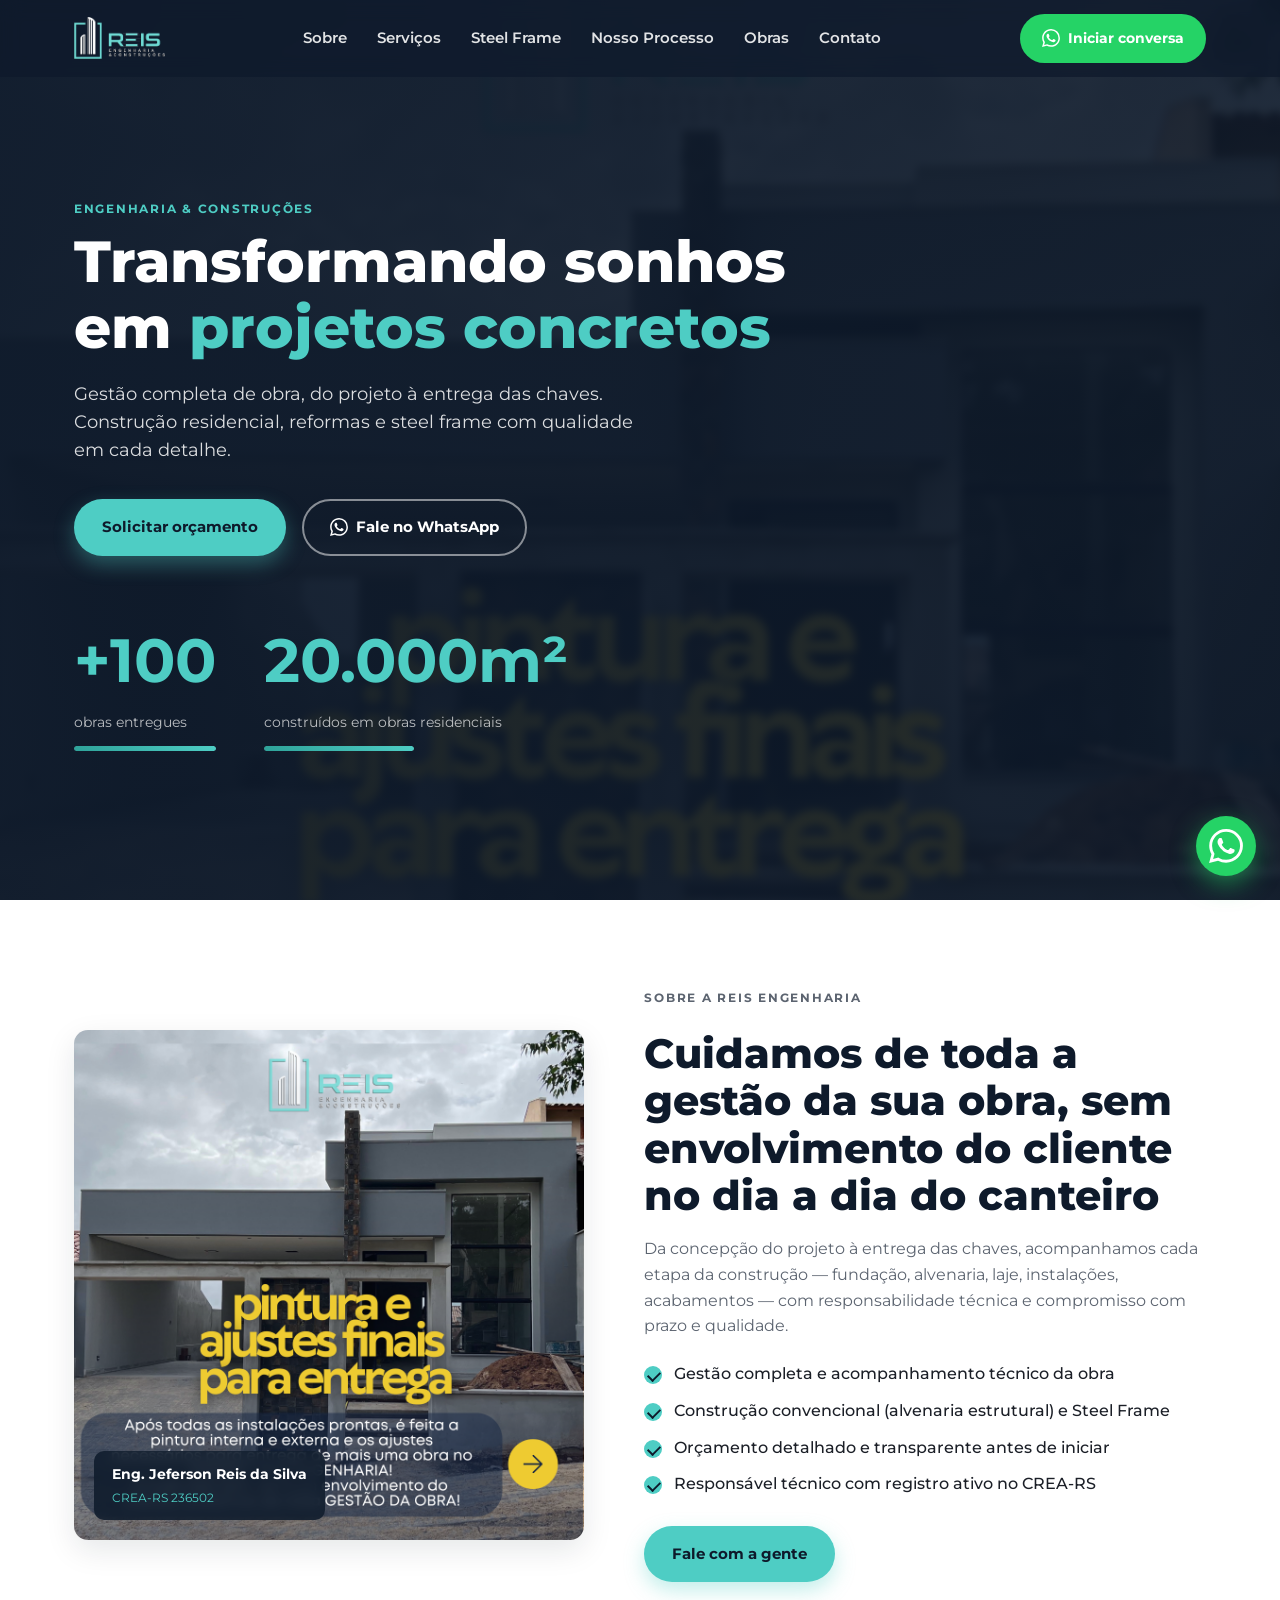
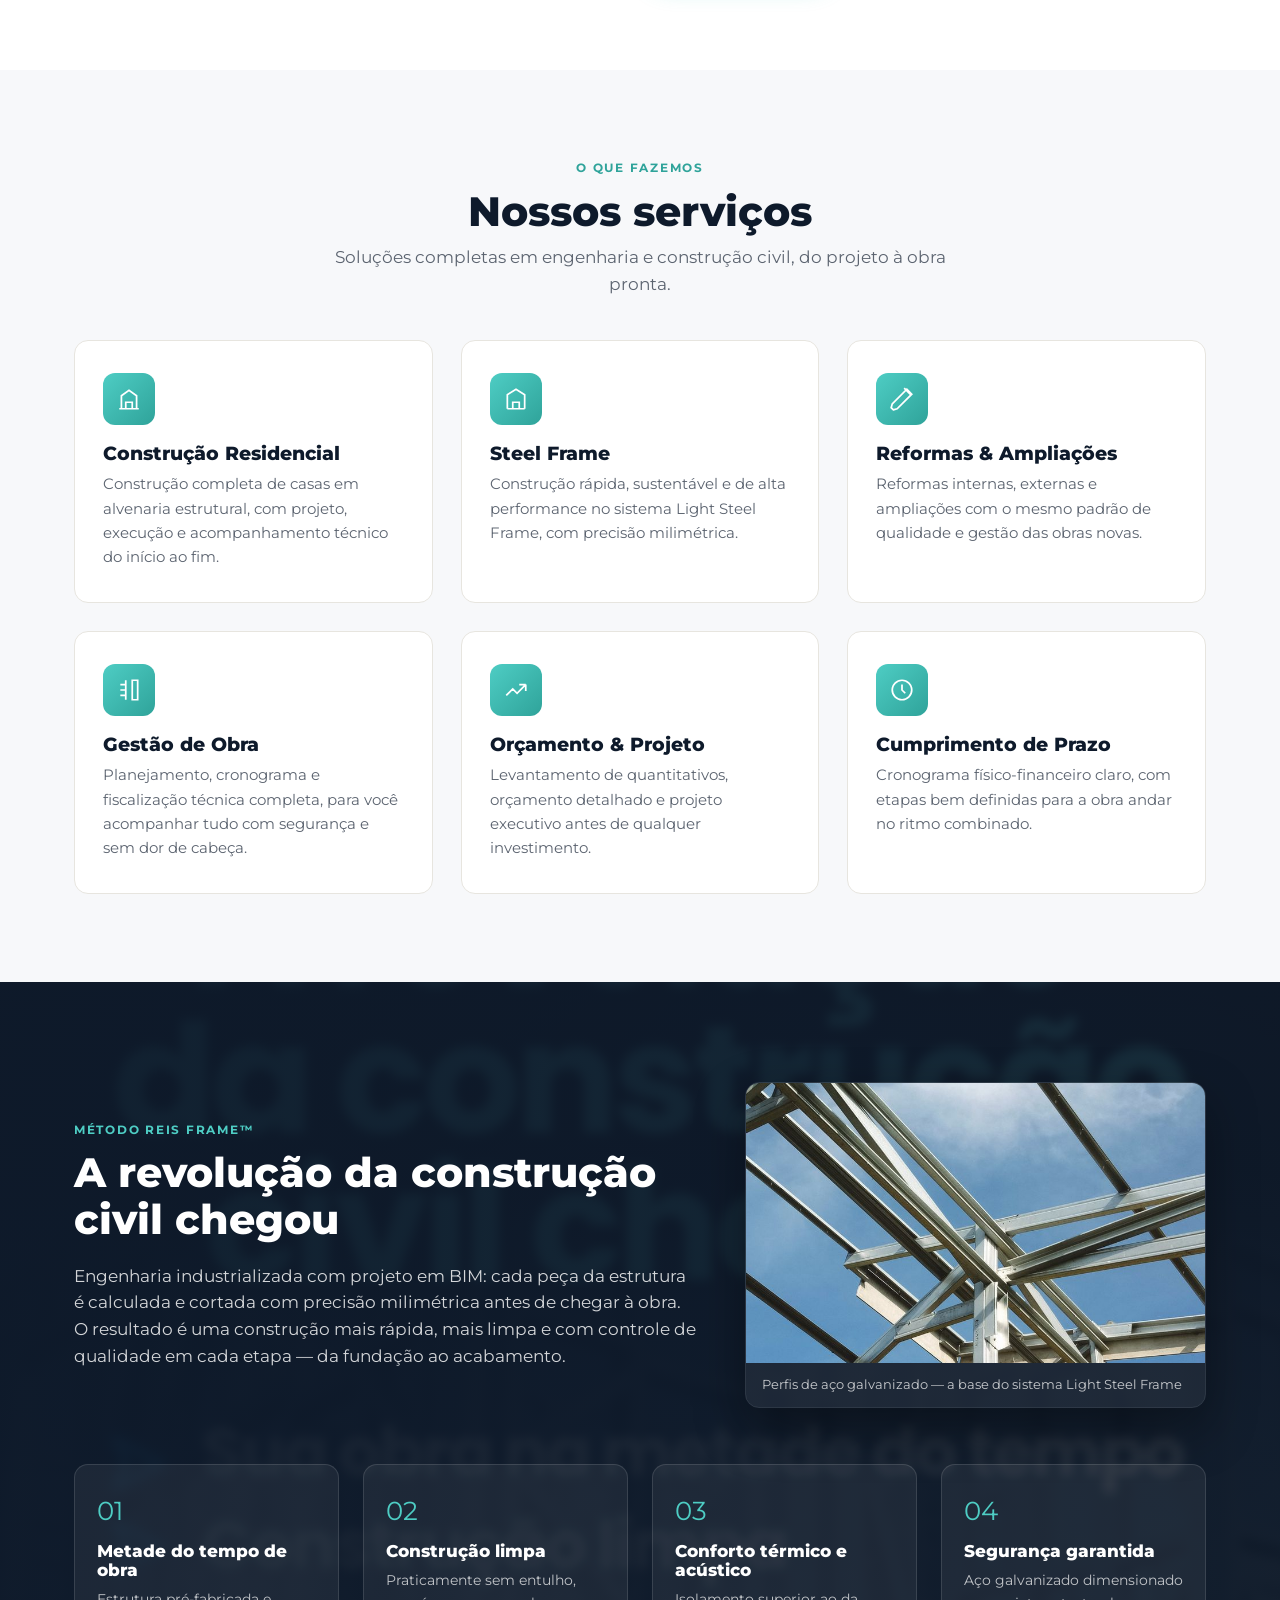
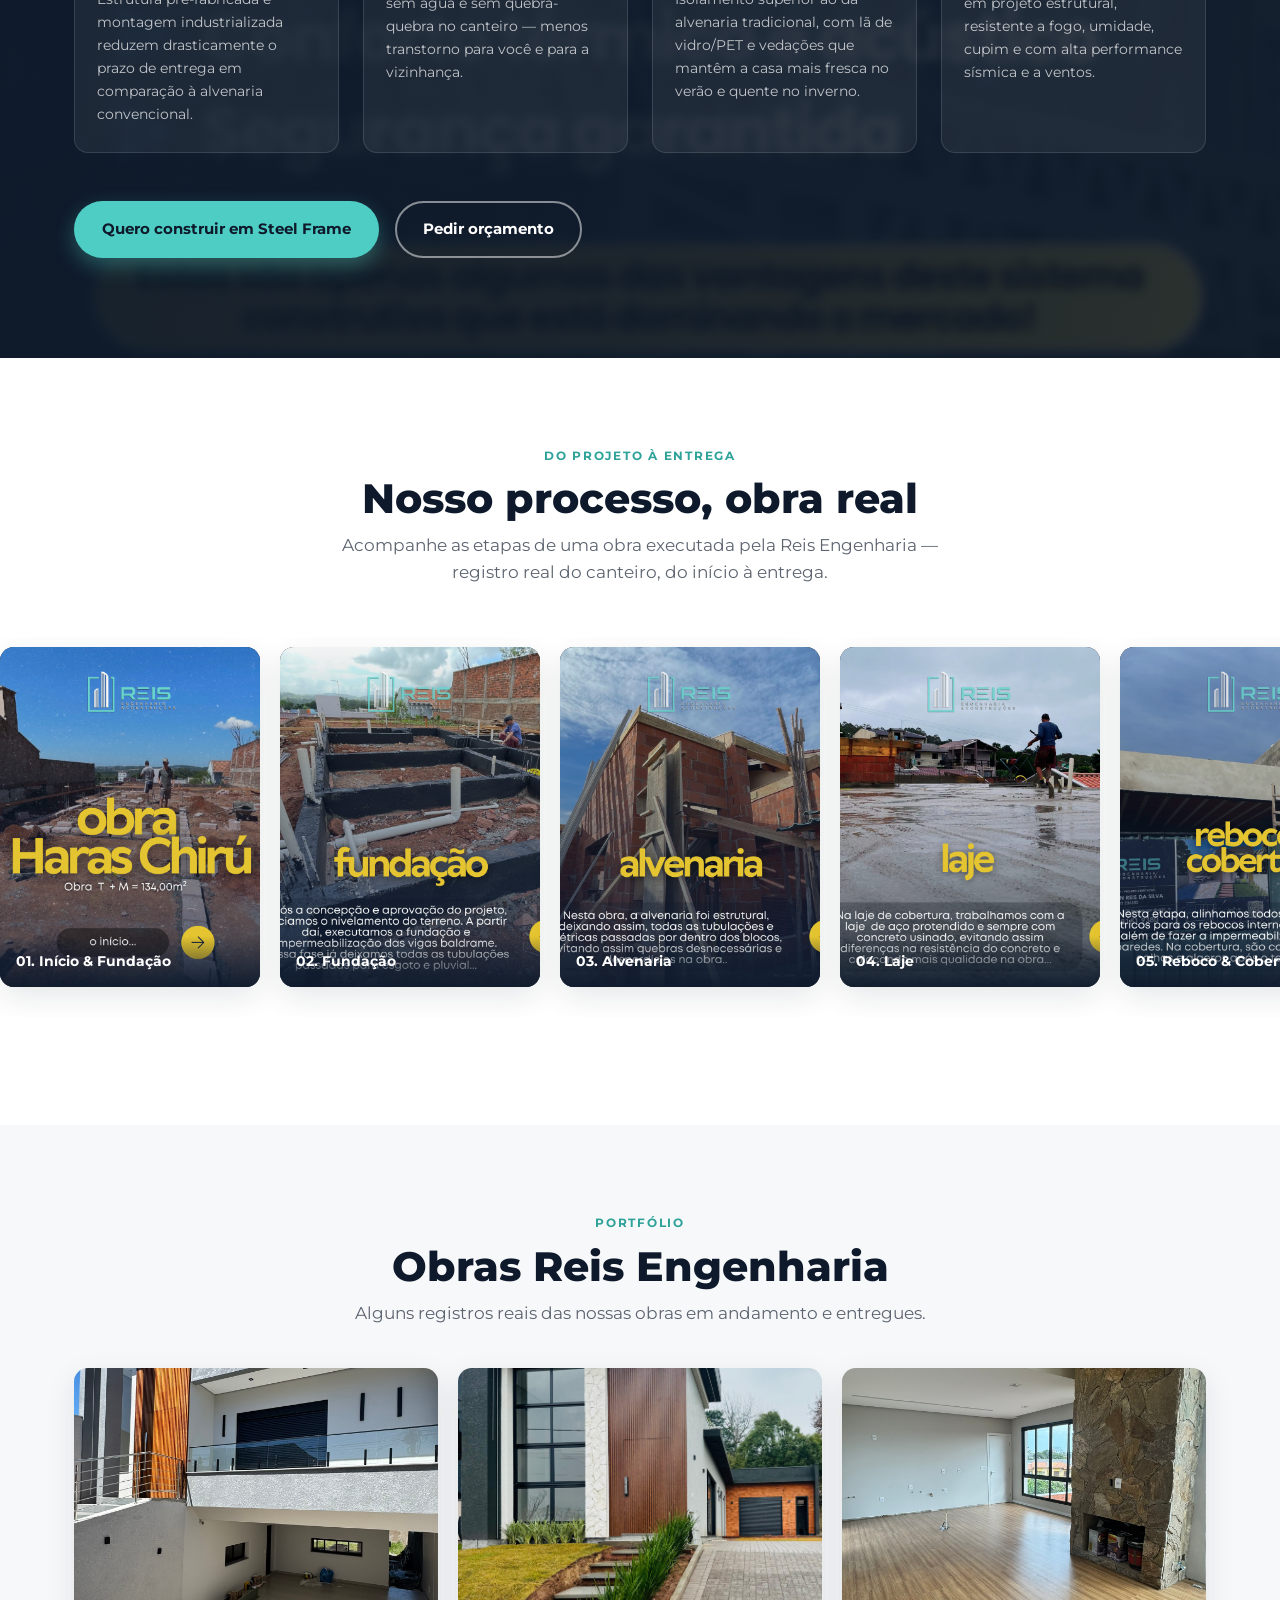
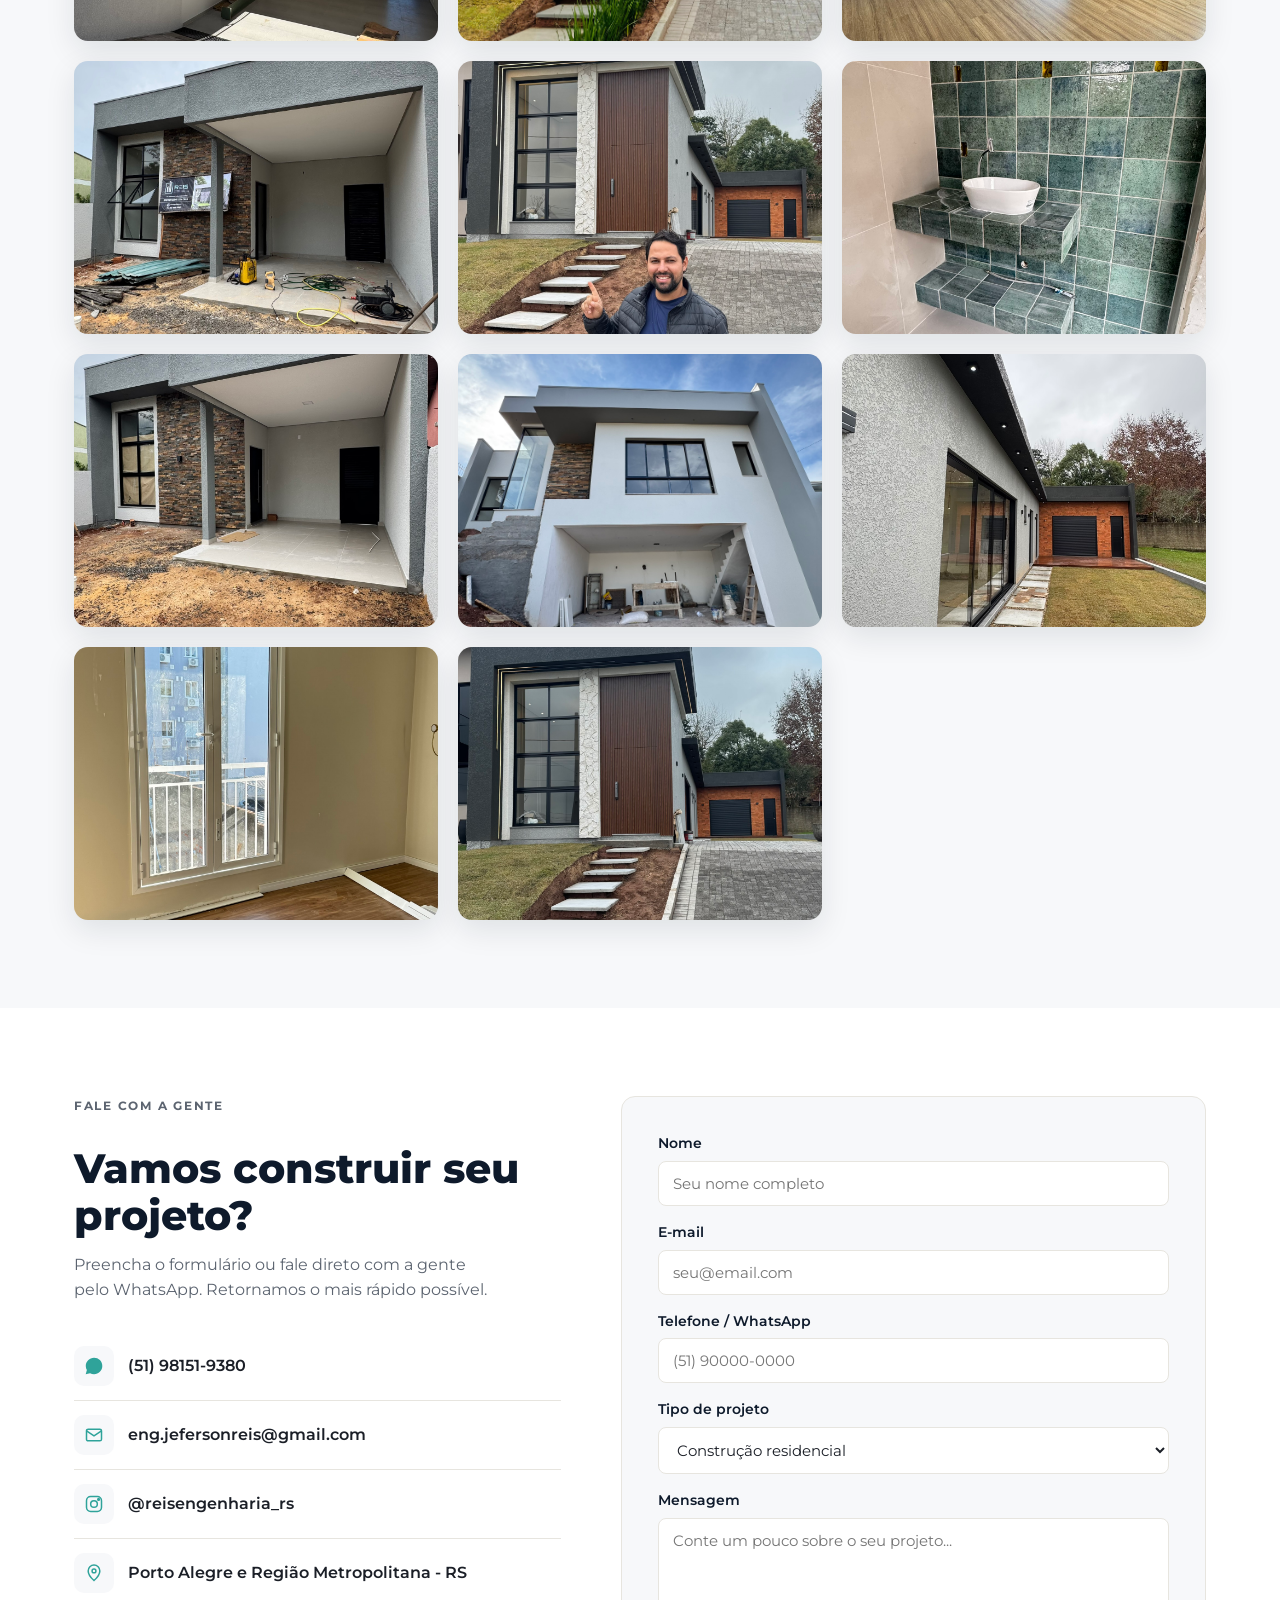
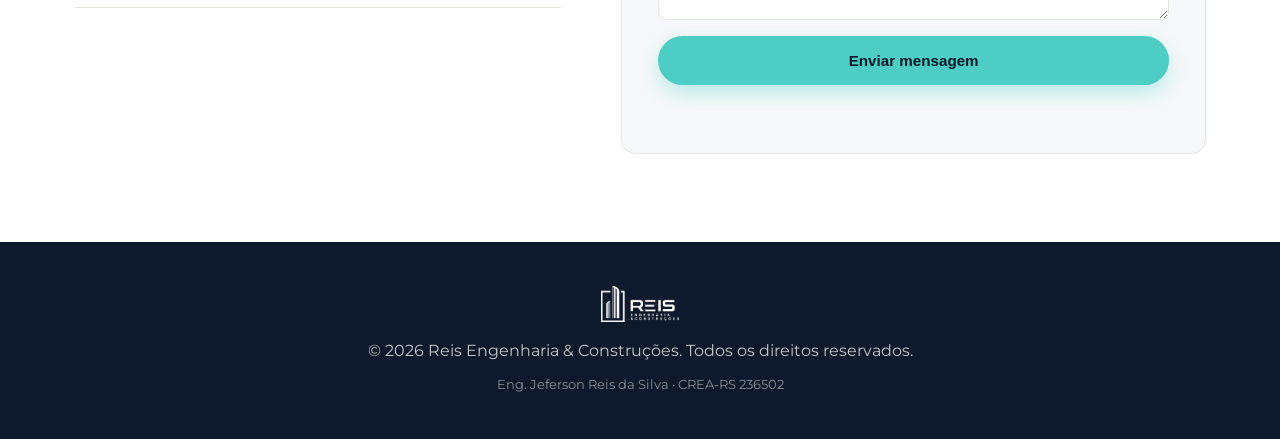
==== index.html @ 8c4bf7d9 "Corrigir race condition no drag-and-drop do Kanban O evento dragend zerava a referência do card send" ====
<!DOCTYPE html>
<html lang="pt-BR">
<head>
<meta charset="UTF-8">
<meta name="viewport" content="width=device-width, initial-scale=1.0">
<title>Reis Engenharia & Construções | Construção, Reformas e Gestão de Obras</title>
<meta name="description" content="Reis Engenharia & Construções: construção residencial, reformas, steel frame e gestão completa de obra do início à entrega. Solicite seu orçamento.">
<link rel="icon" type="image/png" href="assets/img/logo/logo-teal.png">
<link rel="preconnect" href="https://fonts.googleapis.com">
<link rel="preconnect" href="https://fonts.gstatic.com" crossorigin>
<link href="https://fonts.googleapis.com/css2?family=Montserrat:wght@400;500;600;700;800&display=swap" rel="stylesheet">
<link rel="stylesheet" href="css/style.css?v=20260715f">
</head>
<body>

<div id="top-alert"></div>

<!-- HEADER -->
<header class="header" id="header">
  <div class="container header__inner">
    <a href="#top" class="header__logo">
      <img src="assets/img/logo/logo-teal.png" alt="Reis Engenharia & Construções">
    </a>
    <nav class="nav" id="nav">
      <a href="#sobre">Sobre</a>
      <a href="#servicos">Serviços</a>
      <a href="#steelframe">Steel Frame</a>
      <a href="#processo">Nosso Processo</a>
      <a href="#galeria">Obras</a>
      <a href="#contato">Contato</a>
    </nav>
    <a href="https://wa.me/5551981519380?text=Ol%C3%A1!%20Vim%20pelo%20site%20e%20gostaria%20de%20falar%20sobre%20um%20projeto." target="_blank" rel="noopener" class="btn btn--whatsapp header__cta">
      <svg viewBox="0 0 24 24" width="18" height="18" fill="currentColor"><path d="M17.472 14.382c-.297-.149-1.758-.867-2.03-.967-.273-.099-.471-.148-.67.15-.197.297-.767.966-.94 1.164-.173.199-.347.223-.644.075-.297-.15-1.255-.463-2.39-1.475-.883-.788-1.48-1.761-1.653-2.059-.173-.297-.018-.458.13-.606.134-.133.298-.347.446-.52.149-.174.198-.298.298-.497.099-.198.05-.371-.025-.52-.075-.149-.669-1.612-.916-2.207-.242-.579-.487-.5-.669-.51-.173-.008-.371-.01-.57-.01-.198 0-.52.074-.792.372-.272.297-1.04 1.016-1.04 2.479 0 1.462 1.065 2.875 1.213 3.074.149.198 2.096 3.2 5.077 4.487.709.306 1.262.489 1.694.625.712.227 1.36.195 1.871.118.571-.085 1.758-.719 2.006-1.413.248-.694.248-1.289.173-1.413-.074-.124-.272-.198-.57-.347m-5.421 7.403h-.004a9.87 9.87 0 0 1-5.031-1.378l-.361-.214-3.741.982.998-3.648-.235-.374a9.86 9.86 0 0 1-1.51-5.26c.001-5.45 4.436-9.884 9.888-9.884 2.64 0 5.122 1.03 6.988 2.898a9.825 9.825 0 0 1 2.893 6.994c-.003 5.45-4.437 9.884-9.885 9.884m8.413-18.297A11.815 11.815 0 0 0 12.05 0C5.495 0 .16 5.335.157 11.892c0 2.096.547 4.142 1.588 5.945L.057 24l6.305-1.654a11.882 11.882 0 0 0 5.683 1.448h.005c6.554 0 11.89-5.335 11.893-11.893a11.821 11.821 0 0 0-3.48-8.413"/></svg>
      Iniciar conversa
    </a>
    <button class="nav-toggle" id="navToggle" aria-label="Abrir menu">
      <span></span><span></span><span></span>
    </button>
  </div>
</header>

<!-- HERO -->
<section class="hero" id="top">
  <div class="hero__bg"></div>
  <div class="hero__overlay"></div>
  <div class="container hero__content">
    <p class="eyebrow">ENGENHARIA & CONSTRUÇÕES</p>
    <h1>Transformando sonhos em <span>projetos concretos</span></h1>
    <p class="hero__lead">Gestão completa de obra, do projeto à entrega das chaves. Construção residencial, reformas e steel frame com qualidade em cada detalhe.</p>
    <div class="hero__actions">
      <a href="#contato" class="btn btn--primary">Solicitar orçamento</a>
      <a href="https://wa.me/5551981519380?text=Ol%C3%A1!%20Vim%20pelo%20site%20e%20gostaria%20de%20falar%20sobre%20um%20projeto." target="_blank" rel="noopener" class="btn btn--outline">
        <svg viewBox="0 0 24 24" width="18" height="18" fill="currentColor"><path d="M17.472 14.382c-.297-.149-1.758-.867-2.03-.967-.273-.099-.471-.148-.67.15-.197.297-.767.966-.94 1.164-.173.199-.347.223-.644.075-.297-.15-1.255-.463-2.39-1.475-.883-.788-1.48-1.761-1.653-2.059-.173-.297-.018-.458.13-.606.134-.133.298-.347.446-.52.149-.174.198-.298.298-.497.099-.198.05-.371-.025-.52-.075-.149-.669-1.612-.916-2.207-.242-.579-.487-.5-.669-.51-.173-.008-.371-.01-.57-.01-.198 0-.52.074-.792.372-.272.297-1.04 1.016-1.04 2.479 0 1.462 1.065 2.875 1.213 3.074.149.198 2.096 3.2 5.077 4.487.709.306 1.262.489 1.694.625.712.227 1.36.195 1.871.118.571-.085 1.758-.719 2.006-1.413.248-.694.248-1.289.173-1.413-.074-.124-.272-.198-.57-.347m-5.421 7.403h-.004a9.87 9.87 0 0 1-5.031-1.378l-.361-.214-3.741.982.998-3.648-.235-.374a9.86 9.86 0 0 1-1.51-5.26c.001-5.45 4.436-9.884 9.888-9.884 2.64 0 5.122 1.03 6.988 2.898a9.825 9.825 0 0 1 2.893 6.994c-.003 5.45-4.437 9.884-9.885 9.884m8.413-18.297A11.815 11.815 0 0 0 12.05 0C5.495 0 .16 5.335.157 11.892c0 2.096.547 4.142 1.588 5.945L.057 24l6.305-1.654a11.882 11.882 0 0 0 5.683 1.448h.005c6.554 0 11.89-5.335 11.893-11.893a11.821 11.821 0 0 0-3.48-8.413"/></svg>
        Fale no WhatsApp
      </a>
    </div>
    <div class="hero__stats" id="heroStats">
      <div class="stat" data-count-to="100" data-prefix="+">
        <strong><span class="stat__num">0</span></strong>
        <span>obras entregues</span>
        <div class="stat__bar"><div class="stat__bar-fill"></div></div>
      </div>
      <div class="stat" data-count-to="20000" data-suffix="m²">
        <strong><span class="stat__num">0</span></strong>
        <span>construídos em obras residenciais</span>
        <div class="stat__bar"><div class="stat__bar-fill"></div></div>
      </div>
    </div>
  </div>
</section>

<!-- SOBRE -->
<section class="section" id="sobre">
  <div class="container about">
    <div class="about__img">
      <img src="assets/img/processo/09-pintura-entrega.png" alt="Obra finalizada pela Reis Engenharia">
      <div class="about__badge">
        <strong>Eng. Jeferson Reis da Silva</strong>
        <span>CREA-RS 236502</span>
      </div>
    </div>
    <div class="about__text">
      <p class="eyebrow">SOBRE A REIS ENGENHARIA</p>
      <h2>Cuidamos de toda a gestão da sua obra, sem envolvimento do cliente no dia a dia do canteiro</h2>
      <p>Da concepção do projeto à entrega das chaves, acompanhamos cada etapa da construção — fundação, alvenaria, laje, instalações, acabamentos — com responsabilidade técnica e compromisso com prazo e qualidade.</p>
      <ul class="about__list">
        <li>Gestão completa e acompanhamento técnico da obra</li>
        <li>Construção convencional (alvenaria estrutural) e Steel Frame</li>
        <li>Orçamento detalhado e transparente antes de iniciar</li>
        <li>Responsável técnico com registro ativo no CREA-RS</li>
      </ul>
      <a href="#contato" class="btn btn--primary">Fale com a gente</a>
    </div>
  </div>
</section>

<!-- SERVIÇOS -->
<section class="section section--alt" id="servicos">
  <div class="container">
    <p class="eyebrow center">O QUE FAZEMOS</p>
    <h2 class="center">Nossos serviços</h2>
    <p class="section__lead center">Soluções completas em engenharia e construção civil, do projeto à obra pronta.</p>
    <div class="cards">
      <div class="card">
        <div class="card__icon">
          <svg viewBox="0 0 24 24" fill="none" stroke="currentColor" stroke-width="1.6"><path d="M3 21h18M5 21V9l7-5 7 5v12M9 21v-6h6v6"/></svg>
        </div>
        <h3>Construção Residencial</h3>
        <p>Construção completa de casas em alvenaria estrutural, com projeto, execução e acompanhamento técnico do início ao fim.</p>
      </div>
      <a href="#steelframe" class="card">
        <div class="card__icon">
          <svg viewBox="0 0 24 24" fill="none" stroke="currentColor" stroke-width="1.6"><path d="M4 21V8l8-5 8 5v13M4 21h16M9 21v-6h6v6M9 12h.01M15 12h.01"/></svg>
        </div>
        <h3>Steel Frame</h3>
        <p>Construção rápida, sustentável e de alta performance no sistema Light Steel Frame, com precisão milimétrica.</p>
      </a>
      <div class="card">
        <div class="card__icon">
          <svg viewBox="0 0 24 24" fill="none" stroke="currentColor" stroke-width="1.6"><path d="M14 2l6 6M4 22l3.5-1L21 7.5 16.5 3 3 16.5 2 20z"/></svg>
        </div>
        <h3>Reformas & Ampliações</h3>
        <p>Reformas internas, externas e ampliações com o mesmo padrão de qualidade e gestão das obras novas.</p>
      </div>
      <div class="card">
        <div class="card__icon">
          <svg viewBox="0 0 24 24" fill="none" stroke="currentColor" stroke-width="1.6"><path d="M9 3v18M4 7h5M4 12h5M4 17h5M15 3h5v18h-5zM17 7v.01M17 12v.01M17 17v.01"/></svg>
        </div>
        <h3>Gestão de Obra</h3>
        <p>Planejamento, cronograma e fiscalização técnica completa, para você acompanhar tudo com segurança e sem dor de cabeça.</p>
      </div>
      <div class="card">
        <div class="card__icon">
          <svg viewBox="0 0 24 24" fill="none" stroke="currentColor" stroke-width="1.6"><path d="M3 17l6-6 4 4 8-8M21 7v6M21 7h-6"/></svg>
        </div>
        <h3>Orçamento & Projeto</h3>
        <p>Levantamento de quantitativos, orçamento detalhado e projeto executivo antes de qualquer investimento.</p>
      </div>
      <div class="card">
        <div class="card__icon">
          <svg viewBox="0 0 24 24" fill="none" stroke="currentColor" stroke-width="1.6"><circle cx="12" cy="12" r="9"/><path d="M12 7v5l3 3"/></svg>
        </div>
        <h3>Cumprimento de Prazo</h3>
        <p>Cronograma físico-financeiro claro, com etapas bem definidas para a obra andar no ritmo combinado.</p>
      </div>
    </div>
  </div>
</section>

<!-- STEEL FRAME -->
<section class="steelframe" id="steelframe">
  <div class="steelframe__bg"></div>
  <div class="steelframe__overlay"></div>
  <div class="container steelframe__content">
    <div class="steelframe__top">
      <div>
        <p class="eyebrow steelframe__eyebrow">MÉTODO REIS FRAME™</p>
        <h2>A revolução da construção civil chegou</h2>
        <p class="steelframe__lead">Engenharia industrializada com projeto em BIM: cada peça da estrutura é calculada e cortada com precisão milimétrica antes de chegar à obra. O resultado é uma construção mais rápida, mais limpa e com controle de qualidade em cada etapa — da fundação ao acabamento.</p>
      </div>
      <figure class="steelframe__photo">
        <img src="assets/img/steelframe/perfis-galvanizados.jpg" alt="Perfis de aço galvanizado usados na estrutura Light Steel Frame">
        <figcaption>Perfis de aço galvanizado — a base do sistema Light Steel Frame</figcaption>
      </figure>
    </div>

    <div class="steelframe__grid">
      <div class="steelframe__feature">
        <span class="steelframe__num">01</span>
        <h3>Metade do tempo de obra</h3>
        <p>Estrutura pré-fabricada e montagem industrializada reduzem drasticamente o prazo de entrega em comparação à alvenaria convencional.</p>
      </div>
      <div class="steelframe__feature">
        <span class="steelframe__num">02</span>
        <h3>Construção limpa</h3>
        <p>Praticamente sem entulho, sem água e sem quebra-quebra no canteiro — menos transtorno para você e para a vizinhança.</p>
      </div>
      <div class="steelframe__feature">
        <span class="steelframe__num">03</span>
        <h3>Conforto térmico e acústico</h3>
        <p>Isolamento superior ao da alvenaria tradicional, com lã de vidro/PET e vedações que mantêm a casa mais fresca no verão e quente no inverno.</p>
      </div>
      <div class="steelframe__feature">
        <span class="steelframe__num">04</span>
        <h3>Segurança garantida</h3>
        <p>Aço galvanizado dimensionado em projeto estrutural, resistente a fogo, umidade, cupim e com alta performance sísmica e a ventos.</p>
      </div>
    </div>

    <div class="steelframe__cta">
      <a href="https://wa.me/5551981519380?text=Ol%C3%A1!%20Quero%20saber%20mais%20sobre%20o%20Steel%20Frame%20da%20Reis%20Engenharia." target="_blank" rel="noopener" class="btn btn--primary">Quero construir em Steel Frame</a>
      <a href="#contato" class="btn btn--outline">Pedir orçamento</a>
    </div>
  </div>
</section>

<!-- PROCESSO -->
<section class="section" id="processo">
  <div class="container">
    <p class="eyebrow center">DO PROJETO À ENTREGA</p>
    <h2 class="center">Nosso processo, obra real</h2>
    <p class="section__lead center">Acompanhe as etapas de uma obra executada pela Reis Engenharia — registro real do canteiro, do início à entrega.</p>
  </div>
  <div class="process">
    <div class="process__track" id="processTrack">
      <div class="process__card"><img src="assets/img/processo/01-fundacao-inicio.png" alt="Início da obra e fundação" loading="lazy"><span>01. Início & Fundação</span></div>
      <div class="process__card"><img src="assets/img/processo/02-fundacao.png" alt="Fundação e impermeabilização" loading="lazy"><span>02. Fundação</span></div>
      <div class="process__card"><img src="assets/img/processo/03-alvenaria.png" alt="Alvenaria estrutural" loading="lazy"><span>03. Alvenaria</span></div>
      <div class="process__card"><img src="assets/img/processo/04-laje.png" alt="Execução da laje" loading="lazy"><span>04. Laje</span></div>
      <div class="process__card"><img src="assets/img/processo/05-reboco-cobertura.png" alt="Reboco e cobertura" loading="lazy"><span>05. Reboco & Cobertura</span></div>
      <div class="process__card"><img src="assets/img/processo/06-gesso.png" alt="Gesso e emassamento" loading="lazy"><span>06. Gesso & Emassamento</span></div>
      <div class="process__card"><img src="assets/img/processo/07-instalacoes.png" alt="Instalações hidrossanitárias" loading="lazy"><span>07. Instalações</span></div>
      <div class="process__card"><img src="assets/img/processo/08-revestimentos.png" alt="Revestimentos, esquadrias e elétrica" loading="lazy"><span>08. Revestimentos & Elétrica</span></div>
      <div class="process__card"><img src="assets/img/processo/09-pintura-entrega.png" alt="Pintura e entrega da obra" loading="lazy"><span>09. Pintura & Entrega</span></div>
    </div>
  </div>
</section>

<!-- GALERIA -->
<section class="section section--alt" id="galeria">
  <div class="container">
    <p class="eyebrow center">PORTFÓLIO</p>
    <h2 class="center">Obras Reis Engenharia</h2>
    <p class="section__lead center">Alguns registros reais das nossas obras em andamento e entregues.</p>
    <div class="gallery" id="gallery">
      <button class="gallery__item" data-full="assets/img/obras/casa-varanda-vidro.jpg">
        <img src="assets/img/obras/casa-varanda-vidro.jpg" alt="Casa dois pavimentos com varanda e guarda-corpo de vidro" loading="lazy">
      </button>
      <button class="gallery__item" data-full="assets/img/obras/fachada-moderna-01.jpg">
        <img src="assets/img/obras/fachada-moderna-01.jpg" alt="Fachada moderna com porta de madeira ripada" loading="lazy">
      </button>
      <button class="gallery__item" data-full="assets/img/obras/sala-lareira-pedra.jpg">
        <img src="assets/img/obras/sala-lareira-pedra.jpg" alt="Sala com parede de pedra e piso de madeira" loading="lazy">
      </button>
      <button class="gallery__item" data-full="assets/img/obras/execucao-banner-reis.jpg">
        <img src="assets/img/obras/execucao-banner-reis.jpg" alt="Obra em execução pela Reis Engenharia" loading="lazy">
      </button>
      <button class="gallery__item" data-full="assets/img/obras/fachada-moderna-varanda.jpg">
        <img src="assets/img/obras/fachada-moderna-varanda.jpg" alt="Eng. Jeferson Reis na entrega de obra" loading="lazy">
      </button>
      <button class="gallery__item" data-full="assets/img/obras/banheiro-detalhe.jpg">
        <img src="assets/img/obras/banheiro-detalhe.jpg" alt="Banheiro com revestimento verde em execução" loading="lazy">
      </button>
      <button class="gallery__item" data-full="assets/img/obras/casa-revestimento-pedra.jpg">
        <img src="assets/img/obras/casa-revestimento-pedra.jpg" alt="Casa com revestimento em pedra canjiquinha" loading="lazy">
      </button>
      <button class="gallery__item" data-full="assets/img/obras/estrutura-dois-pavimentos.jpg">
        <img src="assets/img/obras/estrutura-dois-pavimentos.jpg" alt="Estrutura de dois pavimentos em construção" loading="lazy">
      </button>
      <button class="gallery__item" data-full="assets/img/obras/fachada-moderna-lateral.jpg">
        <img src="assets/img/obras/fachada-moderna-lateral.jpg" alt="Vista lateral de fachada moderna com garagem" loading="lazy">
      </button>
      <button class="gallery__item" data-full="assets/img/obras/interior-piso-madeira.jpg">
        <img src="assets/img/obras/interior-piso-madeira.jpg" alt="Interior com piso laminado em fase de acabamento" loading="lazy">
      </button>
      <button class="gallery__item" data-full="assets/img/obras/fachada-moderna-02.jpg">
        <img src="assets/img/obras/fachada-moderna-02.jpg" alt="Fachada moderna finalizada" loading="lazy">
      </button>
    </div>
  </div>
</section>

<!-- CONTATO -->
<section class="section" id="contato">
  <div class="container contact">
    <div class="contact__info">
      <p class="eyebrow">FALE COM A GENTE</p>
      <h2>Vamos construir seu projeto?</h2>
      <p>Preencha o formulário ou fale direto com a gente pelo WhatsApp. Retornamos o mais rápido possível.</p>

      <a class="contact__row" href="https://wa.me/5551981519380?text=Ol%C3%A1!%20Vim%20pelo%20site%20e%20gostaria%20de%20falar%20sobre%20um%20projeto." target="_blank" rel="noopener">
        <span class="contact__icon">
          <svg viewBox="0 0 24 24" width="20" height="20" fill="currentColor"><path d="M12.04 2C6.58 2 2.13 6.45 2.13 11.91c0 1.75.46 3.45 1.32 4.95L2.05 22l5.25-1.38a9.9 9.9 0 0 0 4.74 1.2h.01c5.46 0 9.91-4.45 9.91-9.91 0-2.65-1.03-5.14-2.9-7.01A9.82 9.82 0 0 0 12.04 2"/></svg>
        </span>
        <span>(51) 98151-9380</span>
      </a>
      <a class="contact__row" href="mailto:eng.jefersonreis@gmail.com">
        <span class="contact__icon">
          <svg viewBox="0 0 24 24" width="20" height="20" fill="none" stroke="currentColor" stroke-width="1.8"><rect x="3" y="5" width="18" height="14" rx="2"/><path d="M3 7l9 6 9-6"/></svg>
        </span>
        <span>eng.jefersonreis@gmail.com</span>
      </a>
      <a class="contact__row" href="https://instagram.com/reisengenharia_rs" target="_blank" rel="noopener">
        <span class="contact__icon">
          <svg viewBox="0 0 24 24" width="20" height="20" fill="none" stroke="currentColor" stroke-width="1.8"><rect x="3" y="3" width="18" height="18" rx="5"/><circle cx="12" cy="12" r="4"/><circle cx="17.5" cy="6.5" r="1"/></svg>
        </span>
        <span>@reisengenharia_rs</span>
      </a>
      <div class="contact__row contact__row--static">
        <span class="contact__icon">
          <svg viewBox="0 0 24 24" width="20" height="20" fill="none" stroke="currentColor" stroke-width="1.8"><path d="M12 21s-7-6.2-7-11.5A7 7 0 0 1 19 9.5C19 14.8 12 21 12 21z"/><circle cx="12" cy="9.5" r="2.3"/></svg>
        </span>
        <span>Porto Alegre e Região Metropolitana - RS</span>
      </div>
    </div>

    <form class="contact__form" id="contactForm">
      <input type="hidden" name="access_key" value="COLE_AQUI_SUA_ACCESS_KEY_WEB3FORMS">
      <input type="hidden" name="subject" value="Novo contato pelo site - Reis Engenharia">
      <input type="hidden" name="from_name" value="Site Reis Engenharia">
      <input type="checkbox" name="botcheck" class="hidden-field" style="display:none">

      <label>Nome
        <input type="text" name="Nome" required placeholder="Seu nome completo">
      </label>
      <label>E-mail
        <input type="email" name="E-mail" required placeholder="seu@email.com">
      </label>
      <label>Telefone / WhatsApp
        <input type="tel" name="Telefone" required placeholder="(51) 90000-0000">
      </label>
      <label>Tipo de projeto
        <select name="Tipo de projeto">
          <option>Construção residencial</option>
          <option>Steel Frame</option>
          <option>Reforma / Ampliação</option>
          <option>Orçamento de obra</option>
          <option>Outro</option>
        </select>
      </label>
      <label>Mensagem
        <textarea name="Mensagem" rows="4" required placeholder="Conte um pouco sobre o seu projeto..."></textarea>
      </label>
      <button type="submit" class="btn btn--primary btn--block" id="submitBtn">Enviar mensagem</button>
      <p class="form__note" id="formNote"></p>
    </form>
  </div>
</section>

<!-- FOOTER -->
<footer class="footer">
  <div class="container footer__inner">
    <img src="assets/img/logo/logo-branca.png" alt="Reis Engenharia & Construções" class="footer__logo">
    <p>&copy; <span id="year"></span> Reis Engenharia & Construções. Todos os direitos reservados.</p>
    <p class="footer__crea">Eng. Jeferson Reis da Silva · CREA-RS 236502</p>
  </div>
</footer>

<!-- WHATSAPP FLOAT -->
<a href="https://wa.me/5551981519380?text=Ol%C3%A1!%20Vim%20pelo%20site%20e%20gostaria%20de%20falar%20sobre%20um%20projeto." target="_blank" rel="noopener" class="whatsapp-float" aria-label="Iniciar conversa no WhatsApp">
  <svg viewBox="0 0 24 24" width="34" height="34" fill="currentColor"><path d="M17.472 14.382c-.297-.149-1.758-.867-2.03-.967-.273-.099-.471-.148-.67.15-.197.297-.767.966-.94 1.164-.173.199-.347.223-.644.075-.297-.15-1.255-.463-2.39-1.475-.883-.788-1.48-1.761-1.653-2.059-.173-.297-.018-.458.13-.606.134-.133.298-.347.446-.52.149-.174.198-.298.298-.497.099-.198.05-.371-.025-.52-.075-.149-.669-1.612-.916-2.207-.242-.579-.487-.5-.669-.51-.173-.008-.371-.01-.57-.01-.198 0-.52.074-.792.372-.272.297-1.04 1.016-1.04 2.479 0 1.462 1.065 2.875 1.213 3.074.149.198 2.096 3.2 5.077 4.487.709.306 1.262.489 1.694.625.712.227 1.36.195 1.871.118.571-.085 1.758-.719 2.006-1.413.248-.694.248-1.289.173-1.413-.074-.124-.272-.198-.57-.347m-5.421 7.403h-.004a9.87 9.87 0 0 1-5.031-1.378l-.361-.214-3.741.982.998-3.648-.235-.374a9.86 9.86 0 0 1-1.51-5.26c.001-5.45 4.436-9.884 9.888-9.884 2.64 0 5.122 1.03 6.988 2.898a9.825 9.825 0 0 1 2.893 6.994c-.003 5.45-4.437 9.884-9.885 9.884m8.413-18.297A11.815 11.815 0 0 0 12.05 0C5.495 0 .16 5.335.157 11.892c0 2.096.547 4.142 1.588 5.945L.057 24l6.305-1.654a11.882 11.882 0 0 0 5.683 1.448h.005c6.554 0 11.89-5.335 11.893-11.893a11.821 11.821 0 0 0-3.48-8.413"/></svg>
</a>

<!-- LIGHTBOX -->
<div class="lightbox" id="lightbox">
  <button class="lightbox__close" id="lightboxClose" aria-label="Fechar">&times;</button>
  <img id="lightboxImg" src="" alt="">
</div>

<script src="js/script.js"></script>
</body>
</html>
---- css/style.css ----
:root{
  --navy:#0e1a2b;
  --navy-light:#152640;
  --teal:#4ecdc4;
  --teal-dark:#2fa39a;
  --gold:#f2c230;
  --cream:#f5f2e9;
  --ink:#1b1f27;
  --gray:#5c6470;
  --border:#e7e5df;
  --bg:#ffffff;
  --bg-alt:#f7f8fa;
  --radius:14px;
  --shadow:0 10px 30px rgba(14,26,43,.10);
  --ff-head:'Montserrat', sans-serif;
  --ff-body:'Montserrat', sans-serif;
}

*{box-sizing:border-box;margin:0;padding:0;}
html{scroll-behavior:smooth;}
body{
  font-family:var(--ff-body);
  color:var(--ink);
  background:var(--bg);
  line-height:1.6;
  -webkit-font-smoothing:antialiased;
}
img{max-width:100%;display:block;}
a{color:inherit;text-decoration:none;}
ul{list-style:none;}
.container{
  width:100%;
  max-width:1180px;
  margin:0 auto;
  padding:0 24px;
}
h1,h2,h3{font-family:var(--ff-head);font-weight:800;line-height:1.15;color:var(--navy);}
h2{font-size:clamp(1.8rem,3.2vw,2.6rem);}
h3{font-size:1.2rem;margin-bottom:.5rem;}

.eyebrow{
  font-family:var(--ff-body);
  font-weight:700;
  letter-spacing:.14em;
  text-transform:uppercase;
  font-size:.78rem;
  color:var(--teal-dark);
  margin-bottom:.6rem;
}
.center{text-align:center;margin-left:auto;margin-right:auto;}
.section__lead.center{max-width:620px;}

.section{padding:88px 0;}
.section--alt{background:var(--bg-alt);}
.section__lead{color:var(--gray);margin-top:.6rem;margin-bottom:2.6rem;font-size:1.05rem;}

/* BUTTONS */
.btn{
  display:inline-flex;align-items:center;justify-content:center;gap:8px;
  padding:14px 26px;
  border-radius:50px;
  font-weight:700;
  font-size:.95rem;
  border:2px solid transparent;
  cursor:pointer;
  transition:transform .15s ease, box-shadow .15s ease, background .15s ease, color .15s ease;
  white-space:nowrap;
}
.btn svg{width:18px;height:18px;flex-shrink:0;}
.btn:hover{transform:translateY(-2px);}
.btn--primary{background:var(--teal);color:var(--navy);box-shadow:0 8px 20px rgba(78,205,196,.35);}
.btn--primary:hover{background:var(--teal-dark);color:#fff;}
.btn--outline{border-color:rgba(255,255,255,.5);color:#fff;}
.btn--outline:hover{background:rgba(255,255,255,.12);}
.btn--whatsapp{background:#25D366;color:#fff;padding:11px 20px;font-size:.88rem;}
.btn--whatsapp:hover{background:#1fb455;}
.btn--block{width:100%;}

/* HEADER */
.header{
  position:fixed;top:0;left:0;right:0;z-index:100;
  background:rgba(14,26,43,.72);
  backdrop-filter:blur(10px);
  -webkit-backdrop-filter:blur(10px);
  transition:background .3s ease;
}
.header__inner{
  display:flex;align-items:center;justify-content:space-between;
  padding:14px 24px;
}
.header__logo img{height:42px;}
.nav{display:flex;gap:30px;}
.nav a{color:#fff;font-weight:600;font-size:.95rem;opacity:.88;transition:opacity .15s;}
.nav a:hover{opacity:1;color:var(--teal);}
.header__cta{flex-shrink:0;}
.nav-toggle{
  display:none;flex-direction:column;justify-content:center;gap:5px;
  width:38px;height:38px;background:none;border:none;cursor:pointer;
}
.nav-toggle span{width:100%;height:2px;background:#fff;border-radius:2px;}

/* HERO */
.hero{
  position:relative;
  min-height:100vh;
  display:flex;align-items:center;
  overflow:hidden;
  background:var(--navy);
}
.hero__bg{
  position:absolute;inset:0;
  background:url('../assets/img/processo/09-pintura-entrega.png') center 15%/cover no-repeat;
  filter:saturate(1.05) blur(4px) brightness(.7);
  transform:scale(1.05);
}
.hero__overlay{
  position:absolute;inset:0;
  background:
    linear-gradient(115deg, rgba(14,26,43,.96) 0%, rgba(14,26,43,.9) 45%, rgba(14,26,43,.82) 100%);
}
.hero__content{position:relative;z-index:2;color:#fff;padding-top:110px;padding-bottom:60px;}
.hero__content .eyebrow{color:var(--teal);}
.hero h1{
  color:#fff;
  font-size:clamp(2.3rem,5vw,3.6rem);
  max-width:780px;
  margin-bottom:1.2rem;
}
.hero h1 span{color:var(--teal);}
.hero__lead{
  max-width:560px;
  font-size:1.1rem;
  color:rgba(255,255,255,.85);
  margin-bottom:2.2rem;
}
.hero__actions{display:flex;gap:16px;flex-wrap:wrap;margin-bottom:3.5rem;}
.hero__stats{display:flex;gap:48px;flex-wrap:wrap;}
.hero__stats strong{display:block;font-family:var(--ff-head);font-size:clamp(3rem,5.2vw,3.8rem);color:var(--teal);}
.hero__stats span{font-size:.85rem;color:rgba(255,255,255,.7);}
.hero__stats .stat__num{font-size:inherit;color:inherit;}
.hero__stats .stat{min-width:120px;}
.stat__bar{
  margin-top:12px;
  width:100%;
  max-width:150px;
  height:5px;
  border-radius:3px;
  background:rgba(255,255,255,.15);
  overflow:hidden;
}
.stat__bar-fill{
  height:100%;
  width:0%;
  border-radius:3px;
  background:linear-gradient(90deg, var(--teal-dark), var(--teal));
  transition:width 1.8s cubic-bezier(.16,.8,.3,1);
}

/* ABOUT */
.about{
  display:grid;
  grid-template-columns:1fr 1.1fr;
  gap:60px;
  align-items:center;
}
.about__img{position:relative;border-radius:var(--radius);overflow:hidden;box-shadow:var(--shadow);}
.about__img img{height:100%;object-fit:cover;}
.about__badge{
  position:absolute;left:20px;bottom:20px;
  background:rgba(14,26,43,.85);
  backdrop-filter:blur(6px);
  color:#fff;padding:12px 18px;border-radius:10px;
  display:flex;flex-direction:column;gap:2px;
}
.about__badge strong{font-size:.9rem;}
.about__badge span{font-size:.78rem;color:var(--teal);}
.about__text h2{margin-bottom:1.1rem;}
.about__text p{color:var(--gray);margin-bottom:1.4rem;}
.about__list{margin-bottom:1.8rem;}
.about__list li{
  position:relative;padding-left:30px;margin-bottom:.7rem;color:var(--ink);font-weight:500;
}
.about__list li::before{
  content:"";position:absolute;left:0;top:5px;width:18px;height:18px;
  background:var(--teal);border-radius:50%;
}
.about__list li::after{
  content:"";position:absolute;left:6px;top:8px;width:6px;height:10px;
  border-right:2px solid var(--navy);border-bottom:2px solid var(--navy);
  transform:rotate(45deg);
}

/* CARDS / SERVIÇOS */
.cards{
  display:grid;
  grid-template-columns:repeat(3,1fr);
  gap:28px;
  margin-top:2rem;
}
.card{
  display:block;
  background:#fff;
  border:1px solid var(--border);
  border-radius:var(--radius);
  padding:32px 28px;
  transition:transform .2s ease, box-shadow .2s ease;
}
.card:hover{transform:translateY(-5px);box-shadow:var(--shadow);}
.card__icon{
  width:52px;height:52px;border-radius:12px;
  background:linear-gradient(135deg, var(--teal), var(--teal-dark));
  display:flex;align-items:center;justify-content:center;
  color:#fff;margin-bottom:1.1rem;
}
.card__icon svg{width:26px;height:26px;}
.card p{color:var(--gray);font-size:.95rem;}

/* STEEL FRAME */
.steelframe{
  position:relative;
  overflow:hidden;
  padding:100px 0;
  background:var(--navy);
  color:#fff;
}
.steelframe__bg{
  position:absolute;inset:0;
  background:url('../assets/img/steelframe/estrutura-metalica.png') center 30%/cover no-repeat;
  filter:blur(5px) brightness(.65);
  transform:scale(1.06);
}
.steelframe__overlay{
  position:absolute;inset:0;
  background:linear-gradient(100deg, rgba(14,26,43,.95) 0%, rgba(14,26,43,.9) 55%, rgba(14,26,43,.8) 100%);
}
.steelframe__content{position:relative;z-index:2;}
.steelframe__eyebrow{color:var(--teal);}
.steelframe h2{color:#fff;max-width:640px;margin-bottom:1.2rem;}
.steelframe__lead{max-width:680px;color:rgba(255,255,255,.82);font-size:1.05rem;}
.steelframe__top{
  display:grid;
  grid-template-columns:1.15fr .85fr;
  gap:48px;
  align-items:center;
  margin-bottom:3.5rem;
}
.steelframe__photo{
  border-radius:var(--radius);
  overflow:hidden;
  box-shadow:0 20px 50px rgba(0,0,0,.35);
  border:1px solid rgba(255,255,255,.12);
}
.steelframe__photo img{width:100%;height:280px;object-fit:cover;display:block;}
.steelframe__photo figcaption{
  padding:12px 16px;
  background:rgba(255,255,255,.06);
  color:rgba(255,255,255,.75);
  font-size:.8rem;
}
.steelframe__grid{
  display:grid;
  grid-template-columns:repeat(4,1fr);
  gap:24px;
  margin-bottom:3rem;
}
.steelframe__feature{
  background:rgba(255,255,255,.06);
  border:1px solid rgba(255,255,255,.12);
  border-radius:var(--radius);
  padding:26px 22px;
}
.steelframe__num{
  display:block;
  font-family:var(--ff-head);
  font-size:1.6rem;
  color:var(--teal);
  margin-bottom:.6rem;
}
.steelframe__feature h3{color:#fff;font-size:1.05rem;}
.steelframe__feature p{color:rgba(255,255,255,.72);font-size:.9rem;}
.steelframe__cta{display:flex;gap:16px;flex-wrap:wrap;}

/* PROCESSO */
.process{padding:10px 0 20px;}
.process__track{
  display:flex;gap:20px;overflow-x:auto;
  padding:10px 24px 30px;
  scroll-snap-type:x proximity;
}
.process__track::-webkit-scrollbar{height:8px;}
.process__track::-webkit-scrollbar-thumb{background:var(--border);border-radius:10px;}
.process__card{
  scroll-snap-align:start;
  flex:0 0 260px;
  border-radius:var(--radius);
  overflow:hidden;
  position:relative;
  box-shadow:var(--shadow);
  background:var(--navy);
}
.process__card img{height:340px;width:100%;object-fit:cover;opacity:.96;}
.process__card span{
  position:absolute;bottom:0;left:0;right:0;
  padding:14px 16px;
  background:linear-gradient(0deg, rgba(14,26,43,.92), rgba(14,26,43,0));
  color:#fff;font-weight:700;font-size:.9rem;font-family:var(--ff-head);
}

/* GALERIA */
.gallery{
  display:grid;
  grid-template-columns:repeat(3,1fr);
  gap:20px;
  margin-top:2rem;
}
.gallery__item{
  border:none;padding:0;cursor:pointer;
  border-radius:var(--radius);overflow:hidden;
  aspect-ratio:4/3;
  position:relative;
  box-shadow:var(--shadow);
}
.gallery__item img{width:100%;height:100%;object-fit:cover;transition:transform .35s ease;}
.gallery__item:hover img{transform:scale(1.06);}

/* LIGHTBOX */
.lightbox{
  position:fixed;inset:0;background:rgba(14,26,43,.94);
  display:none;align-items:center;justify-content:center;
  z-index:1000;padding:40px;
}
.lightbox.active{display:flex;}
.lightbox img{max-width:92vw;max-height:88vh;border-radius:8px;}
.lightbox__close{
  position:absolute;top:24px;right:30px;
  background:none;border:none;color:#fff;font-size:2.4rem;
  cursor:pointer;line-height:1;
}

/* CONTATO */
.contact{
  display:grid;
  grid-template-columns:1fr 1.2fr;
  gap:60px;
}
.contact__info h2{margin-bottom:.8rem;}
.contact__info p{color:var(--gray);margin-bottom:1.8rem;max-width:420px;}
.contact__row{
  display:flex;align-items:center;gap:14px;
  padding:14px 0;
  border-bottom:1px solid var(--border);
  font-weight:600;
  transition:color .15s;
}
.contact__row:hover{color:var(--teal-dark);}
.contact__row--static{cursor:default;color:var(--ink);}
.contact__row--static:hover{color:var(--ink);}
.contact__icon{
  width:40px;height:40px;flex-shrink:0;
  background:var(--bg-alt);border-radius:10px;
  display:flex;align-items:center;justify-content:center;
  color:var(--teal-dark);
}

.contact__form{
  background:var(--bg-alt);
  border:1px solid var(--border);
  border-radius:var(--radius);
  padding:36px;
  display:grid;
  gap:16px;
}
.contact__form label{
  display:flex;flex-direction:column;gap:6px;
  font-size:.85rem;font-weight:600;color:var(--navy);
}
.contact__form input,
.contact__form select,
.contact__form textarea{
  font-family:var(--ff-body);
  font-size:.95rem;
  padding:12px 14px;
  border:1px solid var(--border);
  border-radius:8px;
  background:#fff;
  color:var(--ink);
  resize:vertical;
}
.contact__form input:focus,
.contact__form select:focus,
.contact__form textarea:focus{
  outline:none;border-color:var(--teal);box-shadow:0 0 0 3px rgba(78,205,196,.2);
}
.hidden-field{position:absolute;left:-9999px;}
.form__note{font-size:.85rem;min-height:1.2em;}
.form__note.success{color:#1f9d55;font-weight:600;}
.form__note.error{color:#d64545;font-weight:600;}

/* FOOTER */
.footer{background:var(--navy);color:rgba(255,255,255,.75);padding:44px 0;}
.footer__inner{display:flex;flex-direction:column;align-items:center;gap:10px;text-align:center;}
.footer__logo{height:36px;margin-bottom:6px;}
.footer__crea{font-size:.82rem;color:rgba(255,255,255,.5);}

/* WHATSAPP FLOAT */
.whatsapp-float{
  position:fixed;bottom:24px;right:24px;z-index:90;
  width:60px;height:60px;border-radius:50%;
  background:#25D366;color:#fff;
  display:flex;align-items:center;justify-content:center;
  box-shadow:0 8px 24px rgba(37,211,102,.5);
  animation:pulse 2.4s infinite;
}
@keyframes pulse{
  0%{box-shadow:0 0 0 0 rgba(37,211,102,.55);}
  70%{box-shadow:0 0 0 16px rgba(37,211,102,0);}
  100%{box-shadow:0 0 0 0 rgba(37,211,102,0);}
}

/* RESPONSIVE */
@media (max-width:960px){
  .nav{
    position:fixed;top:0;right:0;height:100vh;width:min(78vw,320px);
    background:var(--navy);flex-direction:column;
    padding:100px 32px 32px;gap:26px;
    transform:translateX(100%);transition:transform .3s ease;
  }
  .nav.active{transform:translateX(0);}
  .nav-toggle{display:flex;}
  .header__cta{display:none;}
  .about,.contact{grid-template-columns:1fr;}
  .about__img img{max-height:420px;width:100%;}
  .cards{grid-template-columns:repeat(2,1fr);}
  .gallery{grid-template-columns:repeat(2,1fr);}
  .steelframe__grid{grid-template-columns:repeat(2,1fr);}
  .steelframe__top{grid-template-columns:1fr;}
  .steelframe__photo img{height:220px;}
}
@media (max-width:600px){
  .cards{grid-template-columns:1fr;}
  .gallery{grid-template-columns:1fr 1fr;}
  .hero__stats{gap:30px;}
  .section{padding:60px 0;}
  .contact__form{padding:24px;}
  .steelframe{padding:70px 0;}
  .steelframe__grid{grid-template-columns:1fr;}
  .steelframe__cta{flex-direction:column;}
  .steelframe__cta .btn{width:100%;}
}
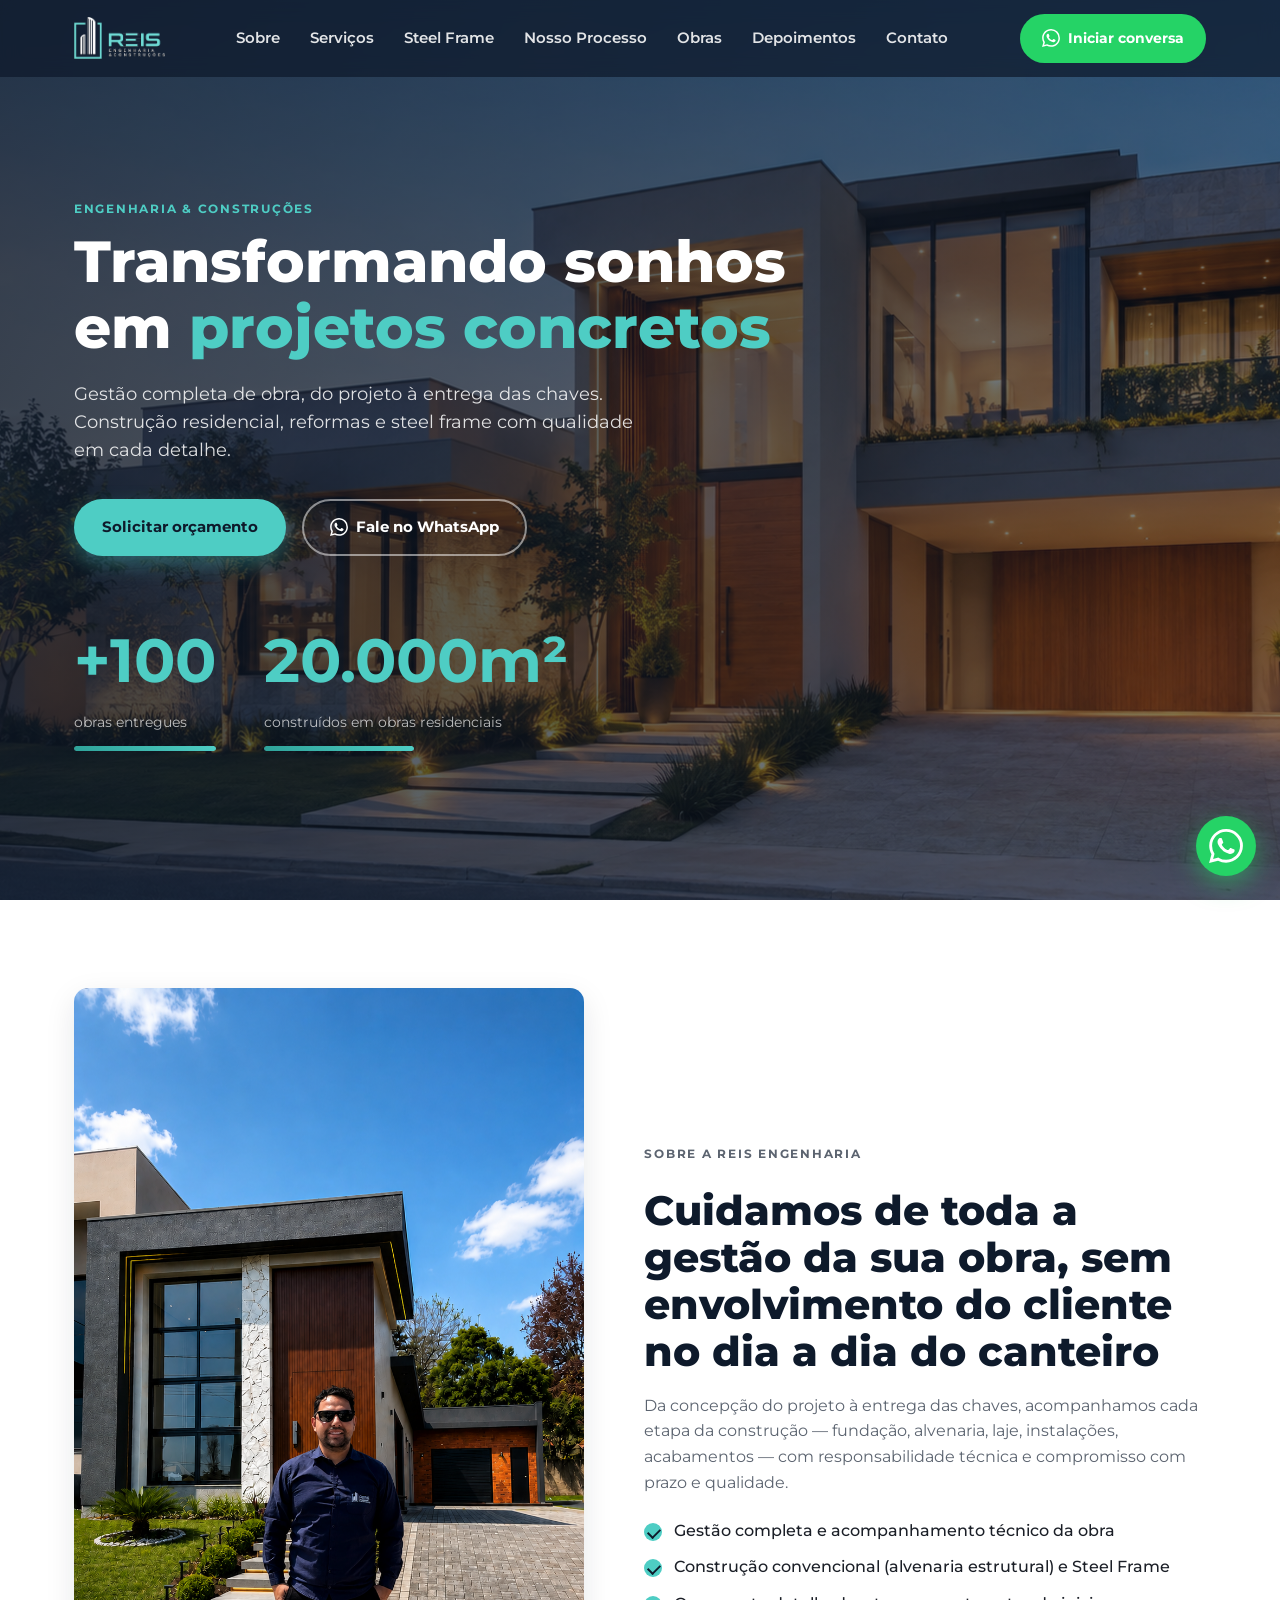
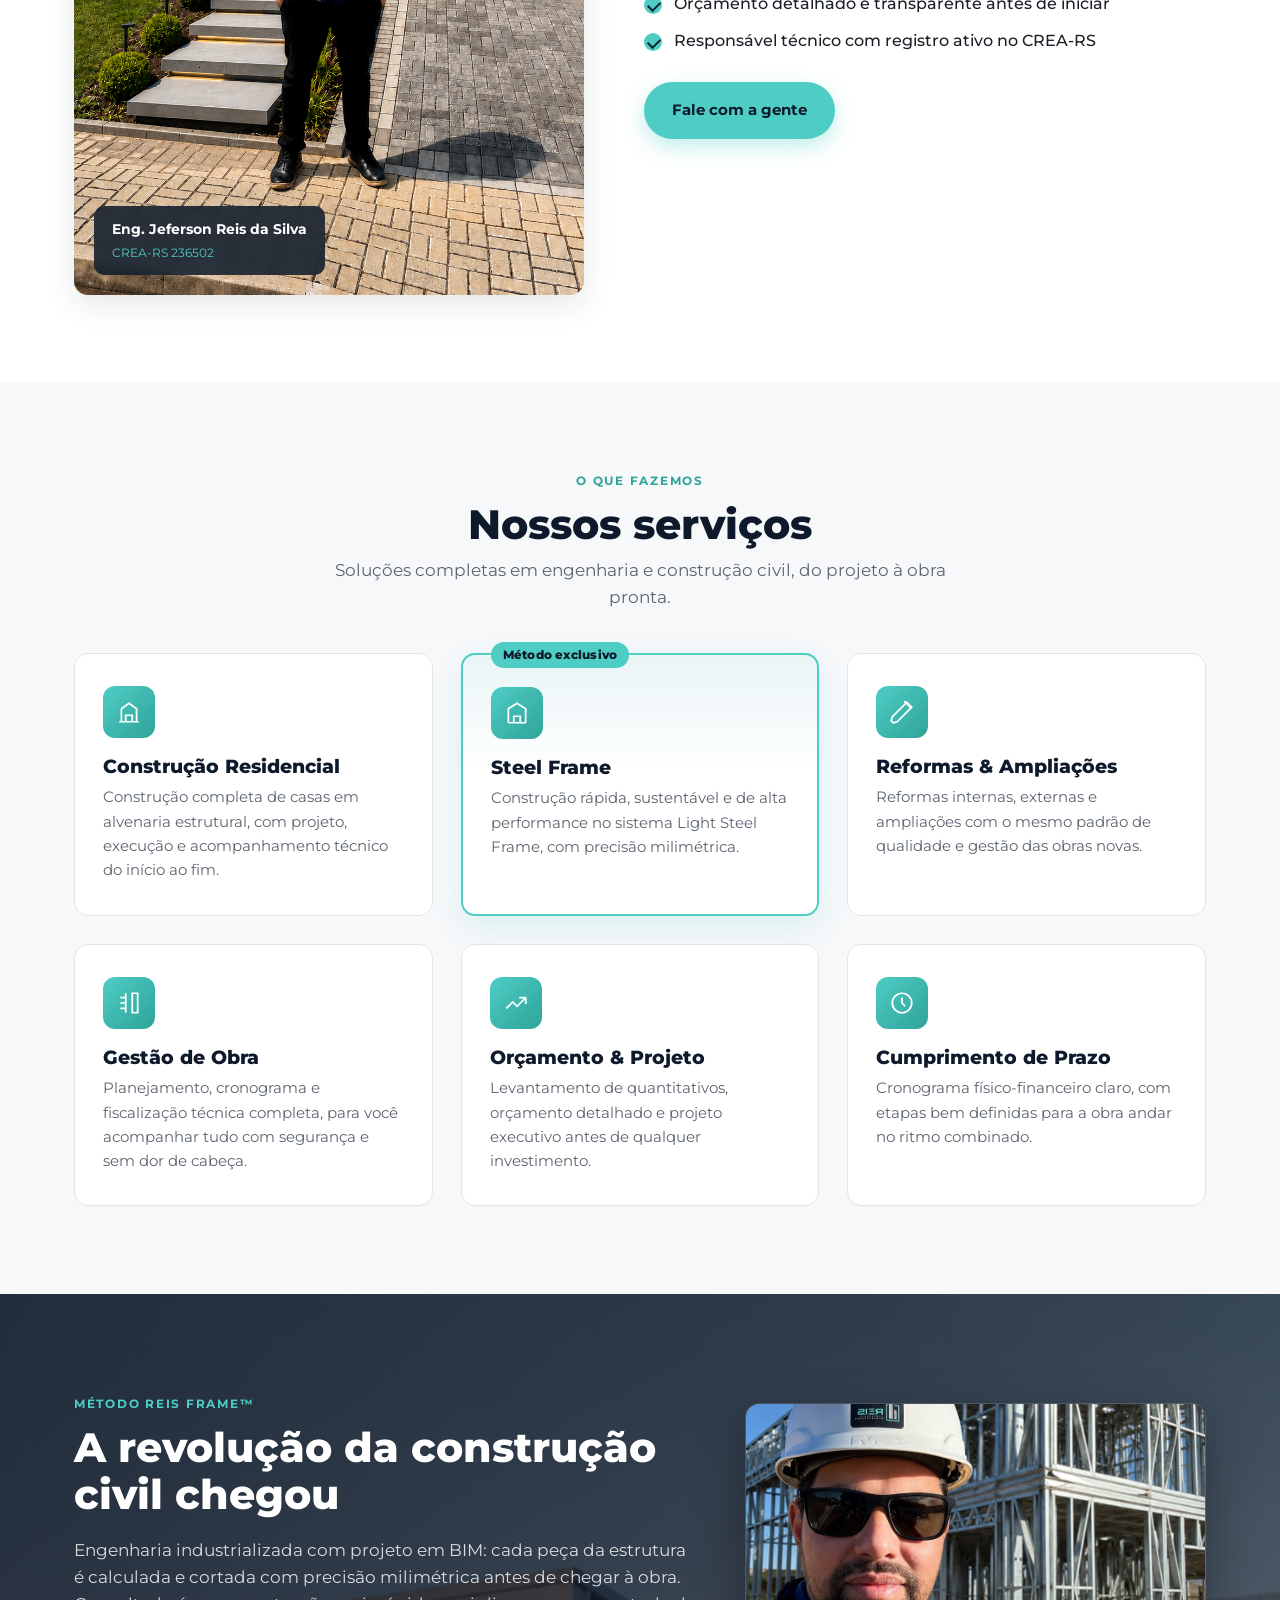
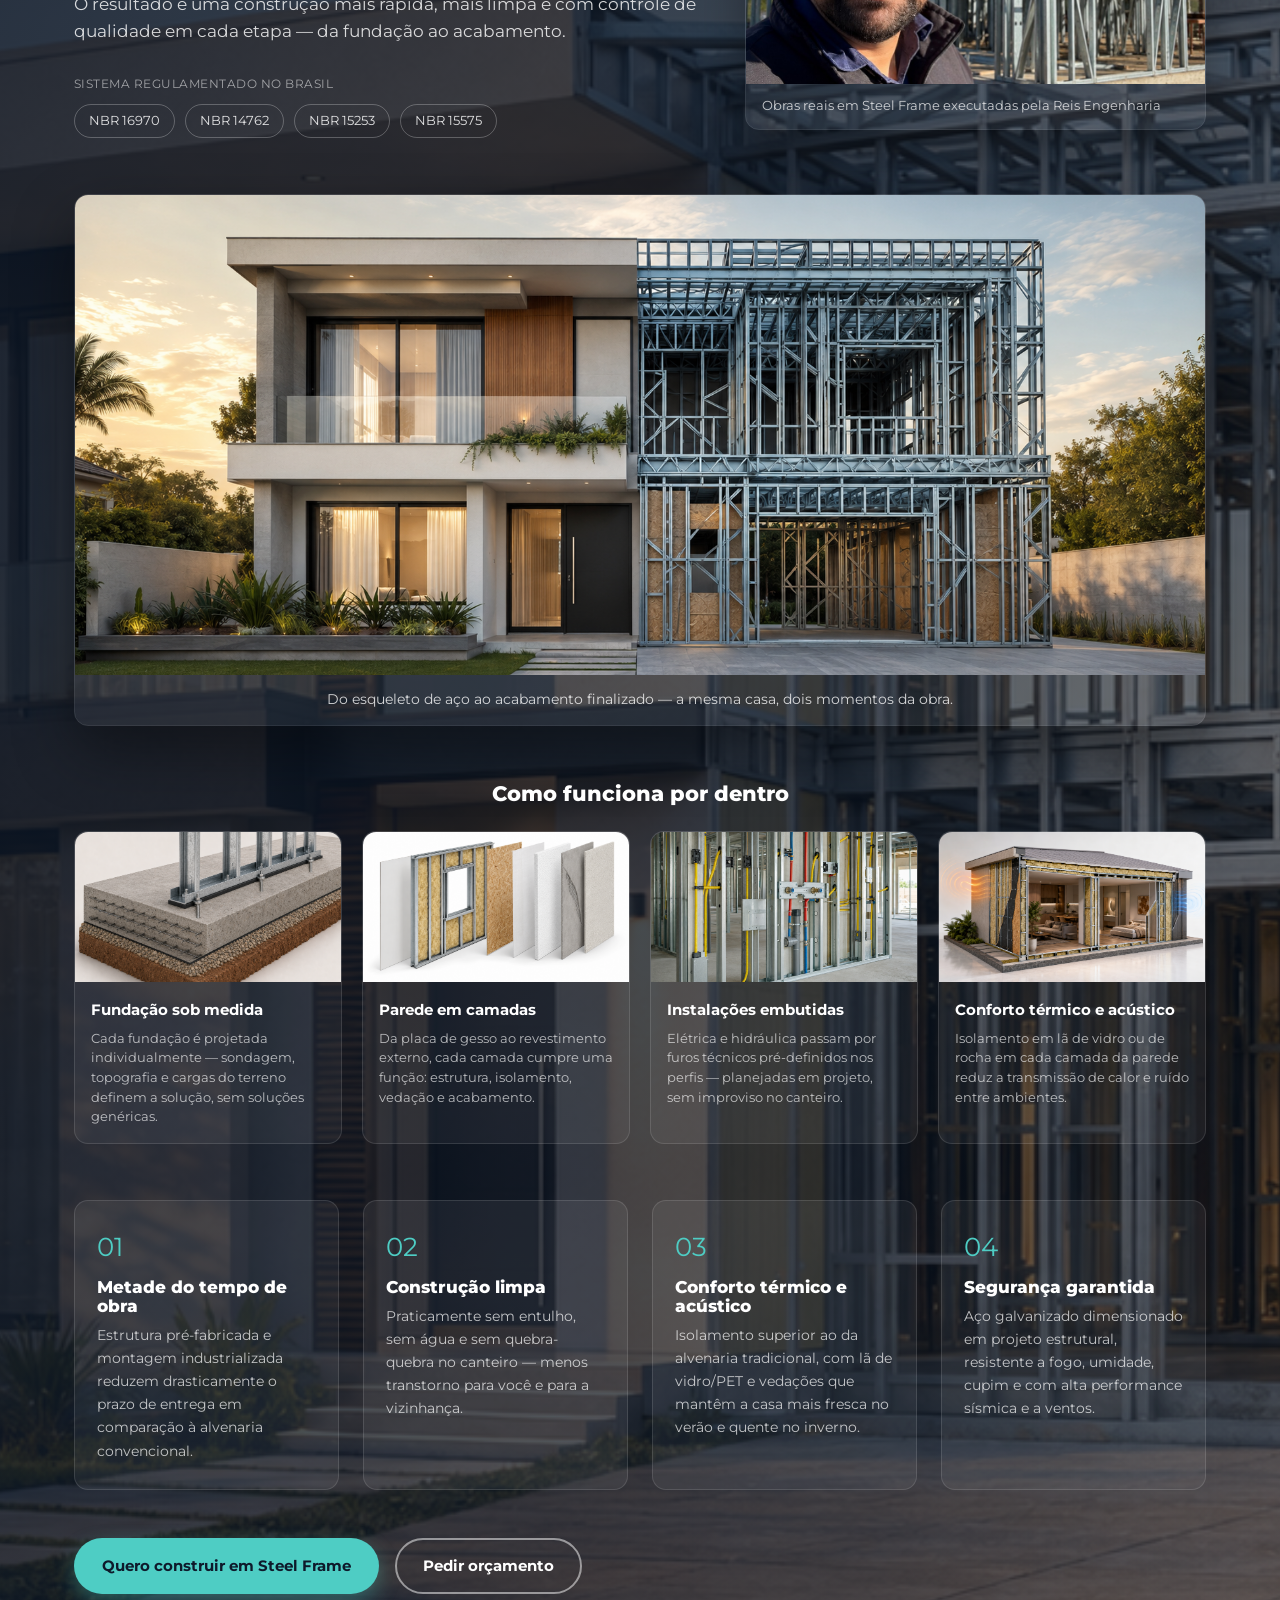
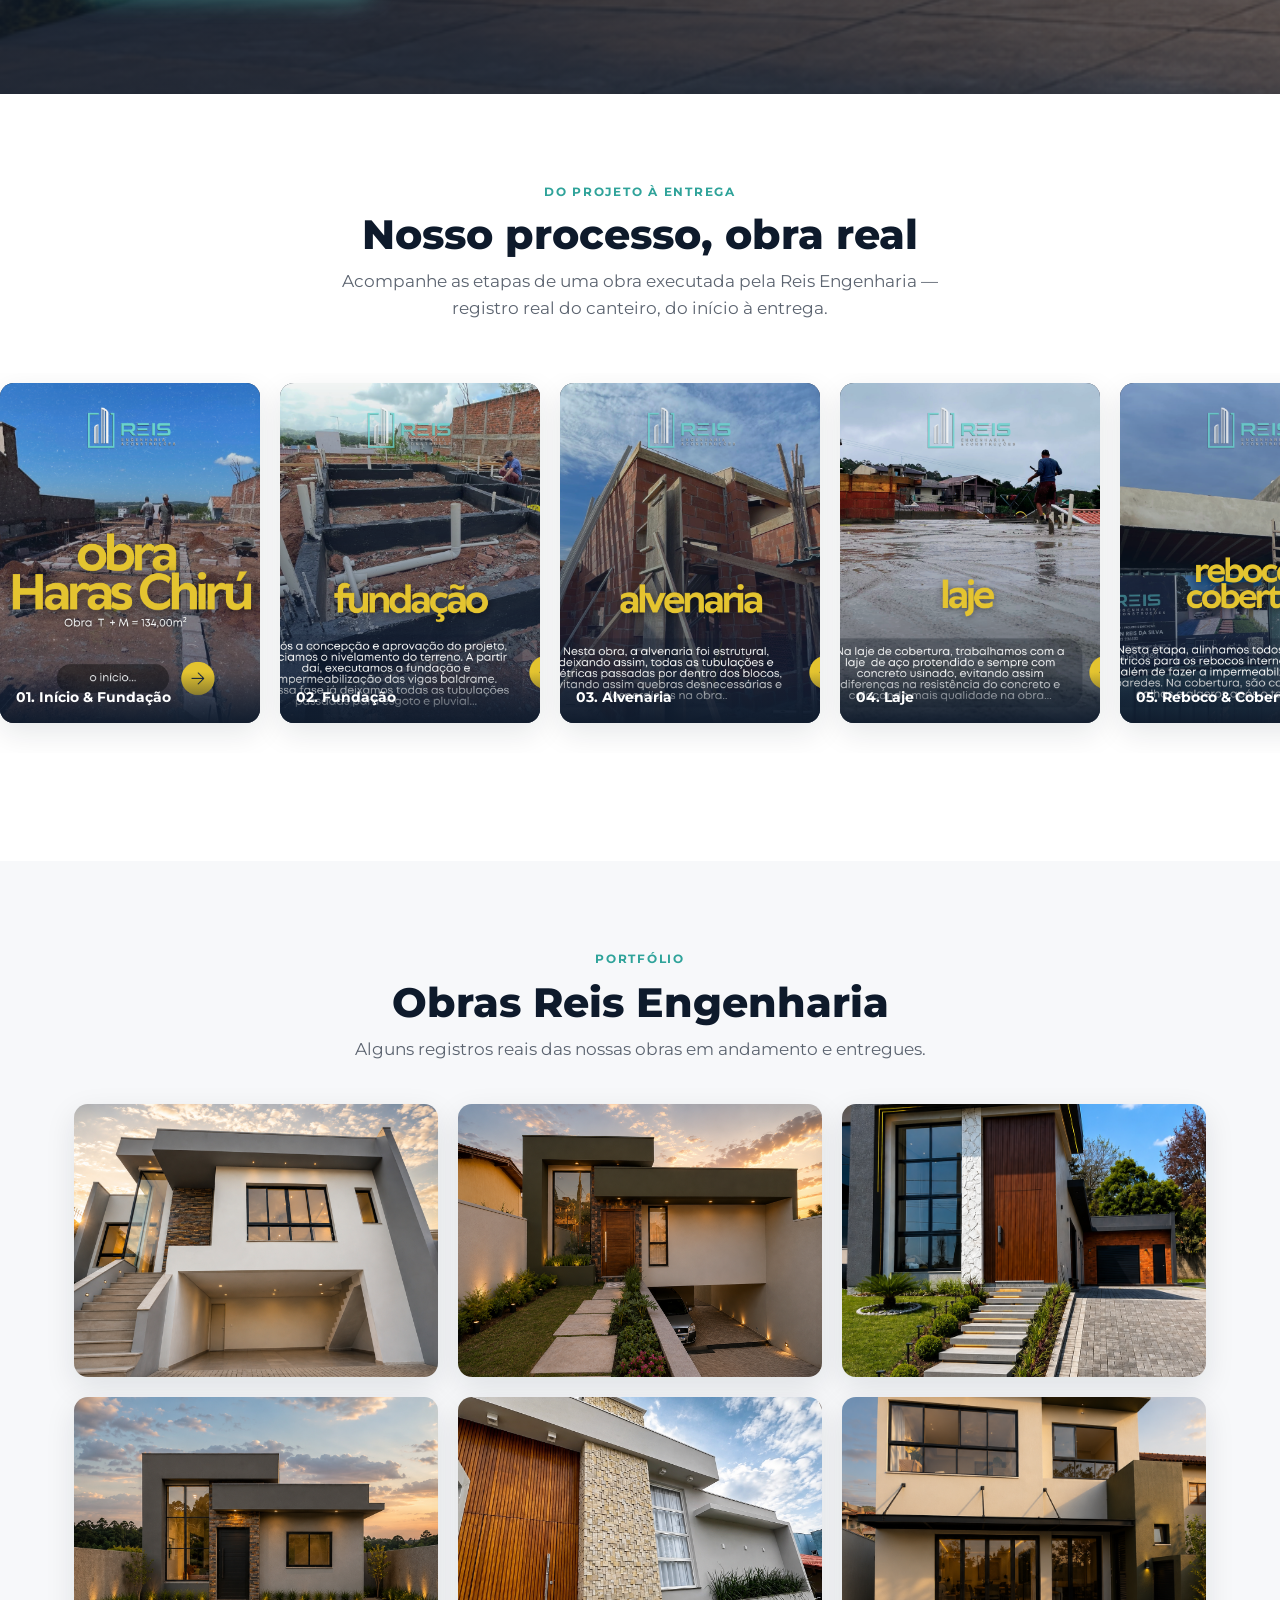
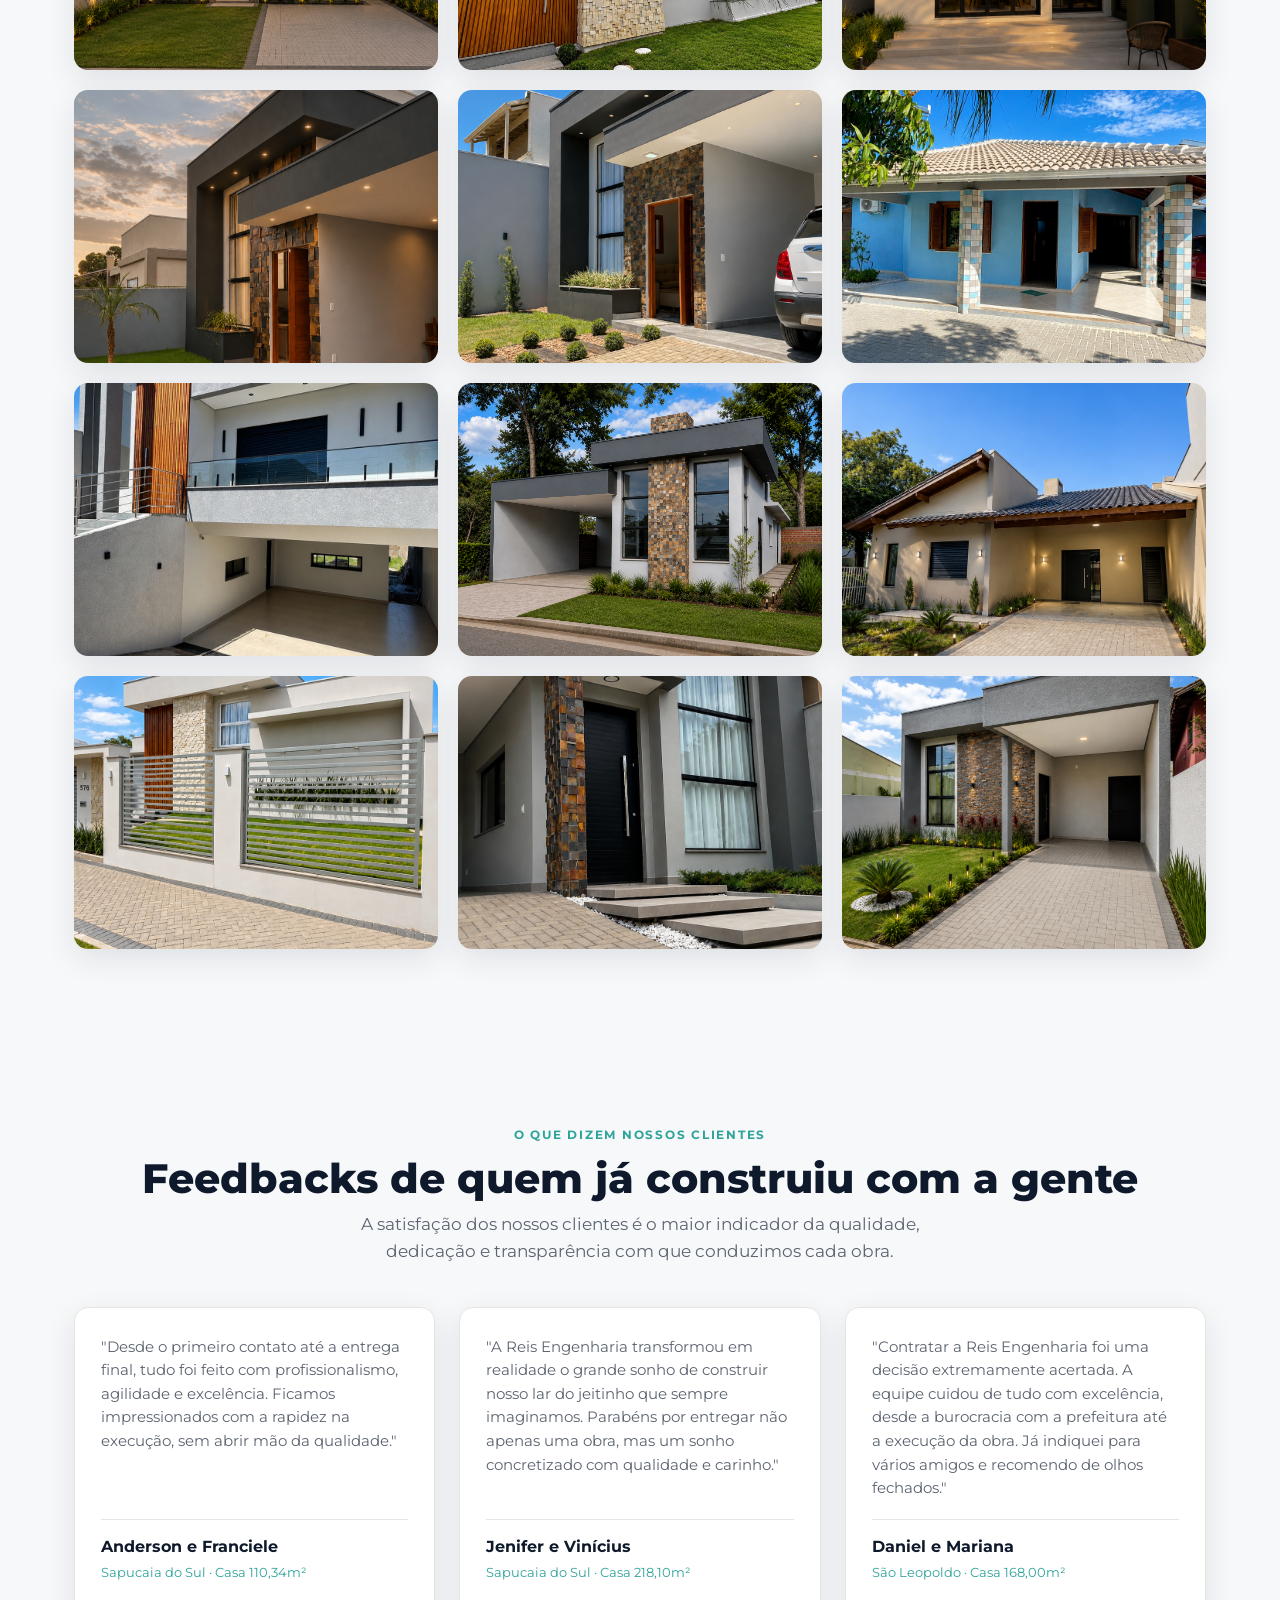
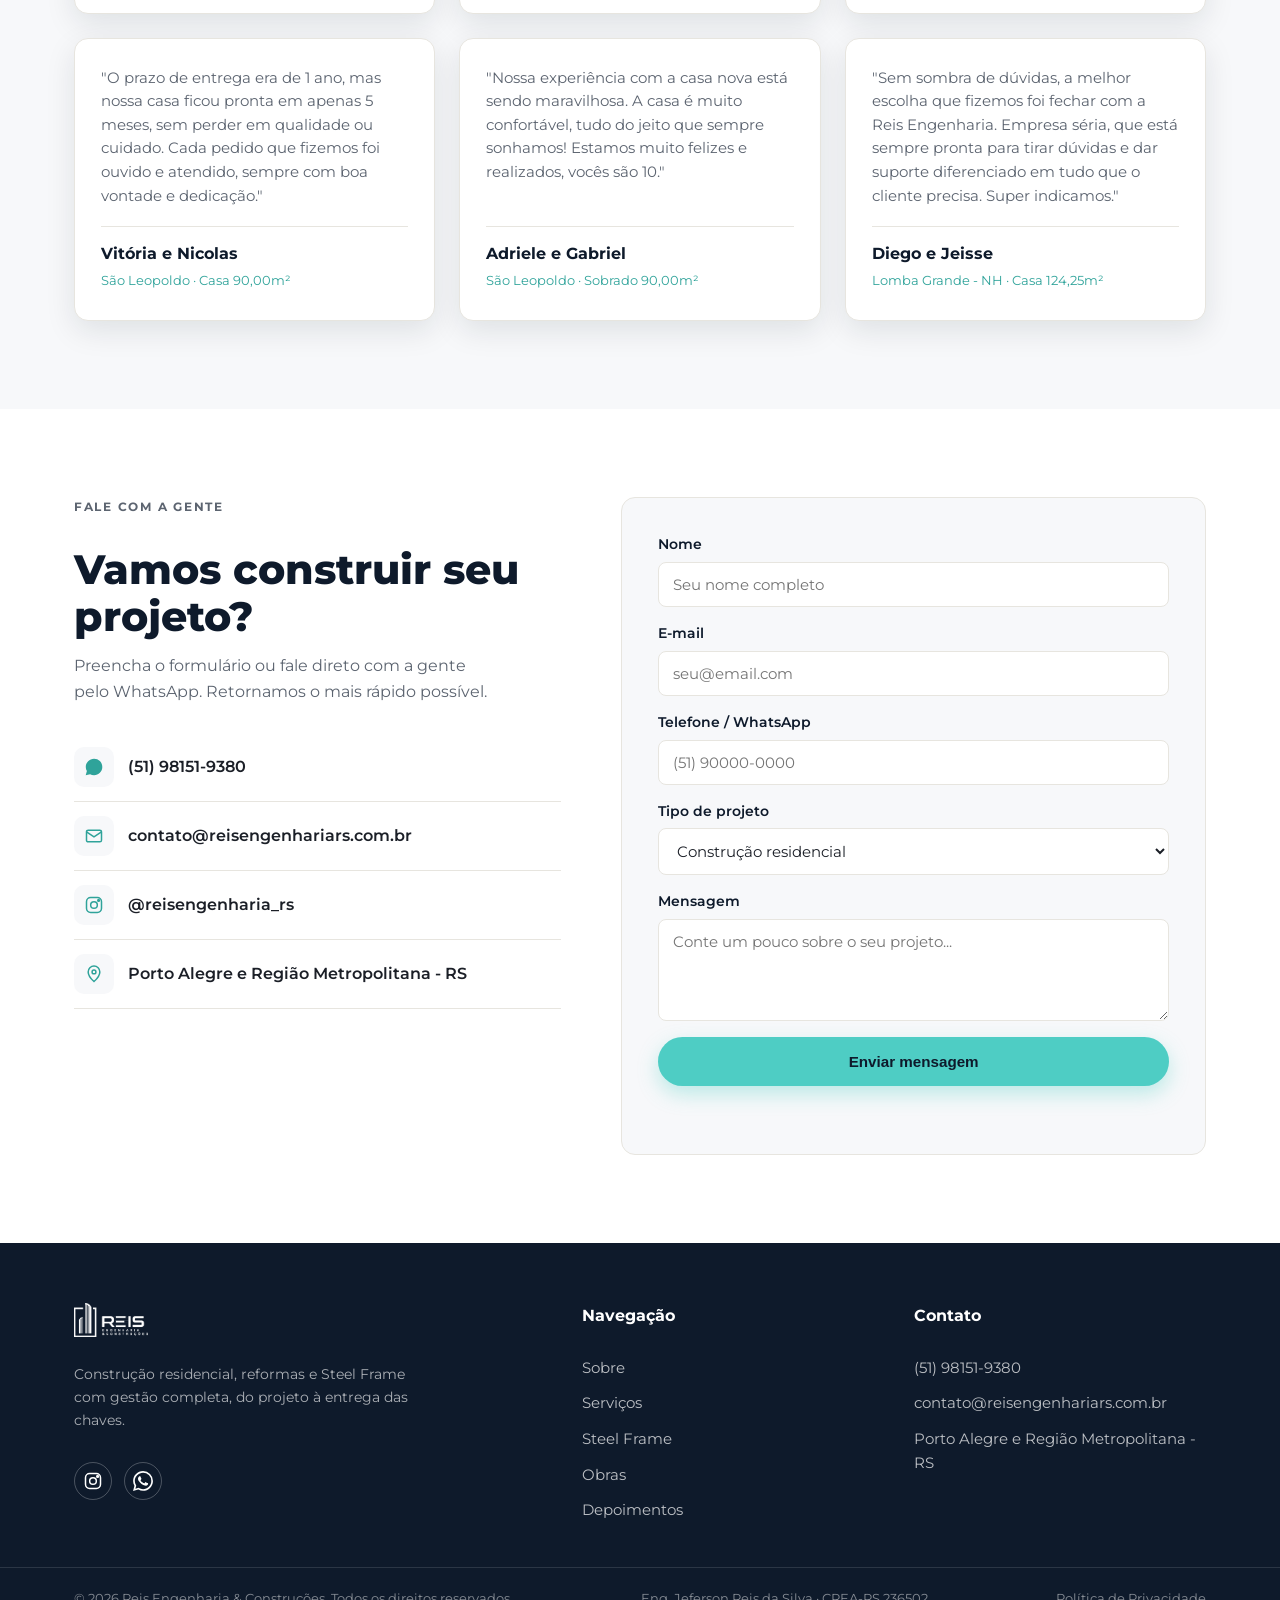
==== commit 6ad20cd3: "Adicionar galeria de obras, depoimentos e seção Steel Frame ao site Novas seções (depoimentos, galer" ====
--- a/index.html
+++ b/index.html
@@ -9,7 +9,7 @@
 <link rel="preconnect" href="https://fonts.googleapis.com">
 <link rel="preconnect" href="https://fonts.gstatic.com" crossorigin>
 <link href="https://fonts.googleapis.com/css2?family=Montserrat:wght@400;500;600;700;800&display=swap" rel="stylesheet">
-<link rel="stylesheet" href="css/style.css?v=20260715f">
+<link rel="stylesheet" href="css/style.css?v=0539c682eb">
 </head>
 <body>
 
@@ -27,6 +27,7 @@
       <a href="#steelframe">Steel Frame</a>
       <a href="#processo">Nosso Processo</a>
       <a href="#galeria">Obras</a>
+      <a href="#depoimentos">Depoimentos</a>
       <a href="#contato">Contato</a>
     </nav>
     <a href="https://wa.me/5551981519380?text=Ol%C3%A1!%20Vim%20pelo%20site%20e%20gostaria%20de%20falar%20sobre%20um%20projeto." target="_blank" rel="noopener" class="btn btn--whatsapp header__cta">
@@ -38,6 +39,7 @@
     </button>
   </div>
 </header>
+<div class="nav-backdrop" id="navBackdrop"></div>
 
 <!-- HERO -->
 <section class="hero" id="top">
@@ -73,7 +75,7 @@
 <section class="section" id="sobre">
   <div class="container about">
     <div class="about__img">
-      <img src="assets/img/processo/09-pintura-entrega.png" alt="Obra finalizada pela Reis Engenharia">
+      <img src="assets/img/equipe/eng-jeferson-reis-obra.jpg" alt="Eng. Jeferson Reis na entrega de uma obra da Reis Engenharia">
       <div class="about__badge">
         <strong>Eng. Jeferson Reis da Silva</strong>
         <span>CREA-RS 236502</span>
@@ -108,7 +110,8 @@
         <h3>Construção Residencial</h3>
         <p>Construção completa de casas em alvenaria estrutural, com projeto, execução e acompanhamento técnico do início ao fim.</p>
       </div>
-      <a href="#steelframe" class="card">
+      <a href="#steelframe" class="card card--featured">
+        <span class="card__badge">Método exclusivo</span>
         <div class="card__icon">
           <svg viewBox="0 0 24 24" fill="none" stroke="currentColor" stroke-width="1.6"><path d="M4 21V8l8-5 8 5v13M4 21h16M9 21v-6h6v6M9 12h.01M15 12h.01"/></svg>
         </div>
@@ -157,11 +160,59 @@
         <p class="eyebrow steelframe__eyebrow">MÉTODO REIS FRAME™</p>
         <h2>A revolução da construção civil chegou</h2>
         <p class="steelframe__lead">Engenharia industrializada com projeto em BIM: cada peça da estrutura é calculada e cortada com precisão milimétrica antes de chegar à obra. O resultado é uma construção mais rápida, mais limpa e com controle de qualidade em cada etapa — da fundação ao acabamento.</p>
+        <div class="steelframe__norms">
+          <span class="steelframe__norms-label">Sistema regulamentado no Brasil</span>
+          <div class="steelframe__norms-tags">
+            <span>NBR 16970</span>
+            <span>NBR 14762</span>
+            <span>NBR 15253</span>
+            <span>NBR 15575</span>
+          </div>
+        </div>
       </div>
       <figure class="steelframe__photo">
-        <img src="assets/img/steelframe/perfis-galvanizados.jpg" alt="Perfis de aço galvanizado usados na estrutura Light Steel Frame">
-        <figcaption>Perfis de aço galvanizado — a base do sistema Light Steel Frame</figcaption>
+        <img src="assets/img/steelframe/obra-steel-estrutura-2pav.jpg" alt="Estrutura em Steel Frame de dois pavimentos - obra Reis Engenharia">
+        <figcaption>Obras reais em Steel Frame executadas pela Reis Engenharia</figcaption>
       </figure>
+    </div>
+
+    <figure class="steelframe__featured">
+      <img src="assets/img/steelframe/destaque-estrutura-03.png" alt="Casa em Steel Frame: metade estrutura de aço, metade acabamento finalizado">
+      <figcaption>Do esqueleto de aço ao acabamento finalizado — a mesma casa, dois momentos da obra.</figcaption>
+    </figure>
+
+    <div class="steelframe__anatomy">
+      <h3 class="steelframe__anatomy-title">Como funciona por dentro</h3>
+      <div class="steelframe__anatomy-grid">
+        <figure class="steelframe__anatomy-card">
+          <img src="assets/img/steelframe/ilustracao-fundacao.png" alt="Ilustração da ancoragem entre fundação e estrutura em Steel Frame">
+          <figcaption>
+            <strong>Fundação sob medida</strong>
+            <p>Cada fundação é projetada individualmente — sondagem, topografia e cargas do terreno definem a solução, sem soluções genéricas.</p>
+          </figcaption>
+        </figure>
+        <figure class="steelframe__anatomy-card">
+          <img src="assets/img/steelframe/ilustracao-camadas-parede.png" alt="Ilustração das camadas do sistema de fechamento em Steel Frame">
+          <figcaption>
+            <strong>Parede em camadas</strong>
+            <p>Da placa de gesso ao revestimento externo, cada camada cumpre uma função: estrutura, isolamento, vedação e acabamento.</p>
+          </figcaption>
+        </figure>
+        <figure class="steelframe__anatomy-card">
+          <img src="assets/img/steelframe/ilustracao-instalacoes.png" alt="Ilustração das instalações elétricas e hidráulicas passando pelos perfis de Steel Frame">
+          <figcaption>
+            <strong>Instalações embutidas</strong>
+            <p>Elétrica e hidráulica passam por furos técnicos pré-definidos nos perfis — planejadas em projeto, sem improviso no canteiro.</p>
+          </figcaption>
+        </figure>
+        <figure class="steelframe__anatomy-card">
+          <img src="assets/img/steelframe/ilustracao-conforto-termico.png" alt="Ilustração do isolamento térmico e acústico em Steel Frame">
+          <figcaption>
+            <strong>Conforto térmico e acústico</strong>
+            <p>Isolamento em lã de vidro ou de rocha em cada camada da parede reduz a transmissão de calor e ruído entre ambientes.</p>
+          </figcaption>
+        </figure>
+      </div>
     </div>
 
     <div class="steelframe__grid">
@@ -223,39 +274,105 @@
     <h2 class="center">Obras Reis Engenharia</h2>
     <p class="section__lead center">Alguns registros reais das nossas obras em andamento e entregues.</p>
     <div class="gallery" id="gallery">
-      <button class="gallery__item" data-full="assets/img/obras/casa-varanda-vidro.jpg">
-        <img src="assets/img/obras/casa-varanda-vidro.jpg" alt="Casa dois pavimentos com varanda e guarda-corpo de vidro" loading="lazy">
-      </button>
-      <button class="gallery__item" data-full="assets/img/obras/fachada-moderna-01.jpg">
-        <img src="assets/img/obras/fachada-moderna-01.jpg" alt="Fachada moderna com porta de madeira ripada" loading="lazy">
-      </button>
-      <button class="gallery__item" data-full="assets/img/obras/sala-lareira-pedra.jpg">
-        <img src="assets/img/obras/sala-lareira-pedra.jpg" alt="Sala com parede de pedra e piso de madeira" loading="lazy">
-      </button>
-      <button class="gallery__item" data-full="assets/img/obras/execucao-banner-reis.jpg">
-        <img src="assets/img/obras/execucao-banner-reis.jpg" alt="Obra em execução pela Reis Engenharia" loading="lazy">
-      </button>
-      <button class="gallery__item" data-full="assets/img/obras/fachada-moderna-varanda.jpg">
-        <img src="assets/img/obras/fachada-moderna-varanda.jpg" alt="Eng. Jeferson Reis na entrega de obra" loading="lazy">
-      </button>
-      <button class="gallery__item" data-full="assets/img/obras/banheiro-detalhe.jpg">
-        <img src="assets/img/obras/banheiro-detalhe.jpg" alt="Banheiro com revestimento verde em execução" loading="lazy">
-      </button>
-      <button class="gallery__item" data-full="assets/img/obras/casa-revestimento-pedra.jpg">
-        <img src="assets/img/obras/casa-revestimento-pedra.jpg" alt="Casa com revestimento em pedra canjiquinha" loading="lazy">
-      </button>
-      <button class="gallery__item" data-full="assets/img/obras/estrutura-dois-pavimentos.jpg">
-        <img src="assets/img/obras/estrutura-dois-pavimentos.jpg" alt="Estrutura de dois pavimentos em construção" loading="lazy">
-      </button>
-      <button class="gallery__item" data-full="assets/img/obras/fachada-moderna-lateral.jpg">
-        <img src="assets/img/obras/fachada-moderna-lateral.jpg" alt="Vista lateral de fachada moderna com garagem" loading="lazy">
-      </button>
-      <button class="gallery__item" data-full="assets/img/obras/interior-piso-madeira.jpg">
-        <img src="assets/img/obras/interior-piso-madeira.jpg" alt="Interior com piso laminado em fase de acabamento" loading="lazy">
-      </button>
-      <button class="gallery__item" data-full="assets/img/obras/fachada-moderna-02.jpg">
-        <img src="assets/img/obras/fachada-moderna-02.jpg" alt="Fachada moderna finalizada" loading="lazy">
-      </button>
+      <button class="gallery__item" data-full="assets/img/galeria/fachada-moderna-por-do-sol.jpg">
+        <img src="assets/img/galeria/fachada-moderna-por-do-sol.jpg" alt="Fachada moderna com pedra e porta de madeira ao entardecer" loading="lazy">
+      </button>
+      <button class="gallery__item" data-full="assets/img/galeria/fachada-verde-oliva-entardecer.jpg">
+        <img src="assets/img/galeria/fachada-verde-oliva-entardecer.jpg" alt="Casa moderna verde-oliva com garagem coberta ao entardecer" loading="lazy">
+      </button>
+      <button class="gallery__item" data-full="assets/img/galeria/entrada-pedra-portao-metalico.jpg">
+        <img src="assets/img/galeria/entrada-pedra-portao-metalico.jpg" alt="Entrada com revestimento de pedra e porta de madeira ao entardecer" loading="lazy">
+      </button>
+      <button class="gallery__item" data-full="assets/img/galeria/fachada-cinza-entardecer.jpg">
+        <img src="assets/img/galeria/fachada-cinza-entardecer.jpg" alt="Fachada cinza com detalhe em pedra ao entardecer" loading="lazy">
+      </button>
+      <button class="gallery__item" data-full="assets/img/galeria/fachada-madeira-ripada-pedra.jpg">
+        <img src="assets/img/galeria/fachada-madeira-ripada-pedra.jpg" alt="Fachada com porta de madeira ripada e revestimento em pedra" loading="lazy">
+      </button>
+      <button class="gallery__item" data-full="assets/img/galeria/area-social-integrada.jpg">
+        <img src="assets/img/galeria/area-social-integrada.jpg" alt="Área social integrada com piscina ao entardecer" loading="lazy">
+      </button>
+      <button class="gallery__item" data-full="assets/img/galeria/fachada-preta-pedra-mosaico.jpg">
+        <img src="assets/img/galeria/fachada-preta-pedra-mosaico.jpg" alt="Fachada com pilar em mosaico de pedra e porta preta" loading="lazy">
+      </button>
+      <button class="gallery__item" data-full="assets/img/galeria/entrada-pedra-portao-madeira.jpg">
+        <img src="assets/img/galeria/entrada-pedra-portao-madeira.jpg" alt="Entrada com pilar em pedra e garagem coberta" loading="lazy">
+      </button>
+      <button class="gallery__item" data-full="assets/img/galeria/casa-azul-varanda-tijolo.jpg">
+        <img src="assets/img/galeria/casa-azul-varanda-tijolo.jpg" alt="Casa azul com varanda e colunas revestidas" loading="lazy">
+      </button>
+      <button class="gallery__item" data-full="assets/img/galeria/fachada-terraco-superior.jpg">
+        <img src="assets/img/galeria/fachada-terraco-superior.jpg" alt="Fachada de dois pavimentos com terraço e piscina" loading="lazy">
+      </button>
+      <button class="gallery__item" data-full="assets/img/galeria/fachada-cinza-jardim-lateral.jpg">
+        <img src="assets/img/galeria/fachada-cinza-jardim-lateral.jpg" alt="Fachada moderna cinza com jardim lateral e pilar em pedra" loading="lazy">
+      </button>
+      <button class="gallery__item" data-full="assets/img/galeria/fachada-telhado-colonial.jpg">
+        <img src="assets/img/galeria/fachada-telhado-colonial.jpg" alt="Casa com telhado colonial e área de garagem coberta" loading="lazy">
+      </button>
+      <button class="gallery__item" data-full="assets/img/galeria/muro-portao-moderno.jpg">
+        <img src="assets/img/galeria/muro-portao-moderno.jpg" alt="Muro e portão modernos com detalhe em madeira" loading="lazy">
+      </button>
+      <button class="gallery__item" data-full="assets/img/galeria/detalhe-porta-preta-pedra.jpg">
+        <img src="assets/img/galeria/detalhe-porta-preta-pedra.jpg" alt="Detalhe de porta preta e pilar em mosaico de pedra" loading="lazy">
+      </button>
+      <button class="gallery__item" data-full="assets/img/galeria/garagem-coberta-fachada-pedra.jpg">
+        <img src="assets/img/galeria/garagem-coberta-fachada-pedra.jpg" alt="Garagem coberta com fachada em pedra e jardim iluminado" loading="lazy">
+      </button>
+    </div>
+  </div>
+</section>
+
+<!-- DEPOIMENTOS -->
+<section class="section section--alt" id="depoimentos">
+  <div class="container">
+    <p class="eyebrow center">O QUE DIZEM NOSSOS CLIENTES</p>
+    <h2 class="center">Feedbacks de quem já construiu com a gente</h2>
+    <p class="section__lead center">A satisfação dos nossos clientes é o maior indicador da qualidade, dedicação e transparência com que conduzimos cada obra.</p>
+
+    <div class="testimonials">
+      <div class="testimonial">
+        <p class="testimonial__quote">"Desde o primeiro contato até a entrega final, tudo foi feito com profissionalismo, agilidade e excelência. Ficamos impressionados com a rapidez na execução, sem abrir mão da qualidade."</p>
+        <div class="testimonial__author">
+          <strong>Anderson e Franciele</strong>
+          <span>Sapucaia do Sul · Casa 110,34m²</span>
+        </div>
+      </div>
+      <div class="testimonial">
+        <p class="testimonial__quote">"A Reis Engenharia transformou em realidade o grande sonho de construir nosso lar do jeitinho que sempre imaginamos. Parabéns por entregar não apenas uma obra, mas um sonho concretizado com qualidade e carinho."</p>
+        <div class="testimonial__author">
+          <strong>Jenifer e Vinícius</strong>
+          <span>Sapucaia do Sul · Casa 218,10m²</span>
+        </div>
+      </div>
+      <div class="testimonial">
+        <p class="testimonial__quote">"Contratar a Reis Engenharia foi uma decisão extremamente acertada. A equipe cuidou de tudo com excelência, desde a burocracia com a prefeitura até a execução da obra. Já indiquei para vários amigos e recomendo de olhos fechados."</p>
+        <div class="testimonial__author">
+          <strong>Daniel e Mariana</strong>
+          <span>São Leopoldo · Casa 168,00m²</span>
+        </div>
+      </div>
+      <div class="testimonial">
+        <p class="testimonial__quote">"O prazo de entrega era de 1 ano, mas nossa casa ficou pronta em apenas 5 meses, sem perder em qualidade ou cuidado. Cada pedido que fizemos foi ouvido e atendido, sempre com boa vontade e dedicação."</p>
+        <div class="testimonial__author">
+          <strong>Vitória e Nicolas</strong>
+          <span>São Leopoldo · Casa 90,00m²</span>
+        </div>
+      </div>
+      <div class="testimonial">
+        <p class="testimonial__quote">"Nossa experiência com a casa nova está sendo maravilhosa. A casa é muito confortável, tudo do jeito que sempre sonhamos! Estamos muito felizes e realizados, vocês são 10."</p>
+        <div class="testimonial__author">
+          <strong>Adriele e Gabriel</strong>
+          <span>São Leopoldo · Sobrado 90,00m²</span>
+        </div>
+      </div>
+      <div class="testimonial">
+        <p class="testimonial__quote">"Sem sombra de dúvidas, a melhor escolha que fizemos foi fechar com a Reis Engenharia. Empresa séria, que está sempre pronta para tirar dúvidas e dar suporte diferenciado em tudo que o cliente precisa. Super indicamos."</p>
+        <div class="testimonial__author">
+          <strong>Diego e Jeisse</strong>
+          <span>Lomba Grande - NH · Casa 124,25m²</span>
+        </div>
+      </div>
     </div>
   </div>
 </section>
@@ -274,11 +391,11 @@
         </span>
         <span>(51) 98151-9380</span>
       </a>
-      <a class="contact__row" href="mailto:eng.jefersonreis@gmail.com">
+      <a class="contact__row" href="mailto:contato@reisengenhariars.com.br">
         <span class="contact__icon">
           <svg viewBox="0 0 24 24" width="20" height="20" fill="none" stroke="currentColor" stroke-width="1.8"><rect x="3" y="5" width="18" height="14" rx="2"/><path d="M3 7l9 6 9-6"/></svg>
         </span>
-        <span>eng.jefersonreis@gmail.com</span>
+        <span>contato@reisengenhariars.com.br</span>
       </a>
       <a class="contact__row" href="https://instagram.com/reisengenharia_rs" target="_blank" rel="noopener">
         <span class="contact__icon">
@@ -295,7 +412,7 @@
     </div>
 
     <form class="contact__form" id="contactForm">
-      <input type="hidden" name="access_key" value="COLE_AQUI_SUA_ACCESS_KEY_WEB3FORMS">
+      <input type="hidden" name="access_key" value="891ede9d-f7c2-4718-93bb-67a10d90af23">
       <input type="hidden" name="subject" value="Novo contato pelo site - Reis Engenharia">
       <input type="hidden" name="from_name" value="Site Reis Engenharia">
       <input type="checkbox" name="botcheck" class="hidden-field" style="display:none">
@@ -329,10 +446,40 @@
 
 <!-- FOOTER -->
 <footer class="footer">
-  <div class="container footer__inner">
-    <img src="assets/img/logo/logo-branca.png" alt="Reis Engenharia & Construções" class="footer__logo">
-    <p>&copy; <span id="year"></span> Reis Engenharia & Construções. Todos os direitos reservados.</p>
-    <p class="footer__crea">Eng. Jeferson Reis da Silva · CREA-RS 236502</p>
+  <div class="container footer__top">
+    <div class="footer__col footer__brand">
+      <img src="assets/img/logo/logo-branca.png" alt="Reis Engenharia & Construções" class="footer__logo">
+      <p>Construção residencial, reformas e Steel Frame com gestão completa, do projeto à entrega das chaves.</p>
+      <div class="footer__social">
+        <a href="https://instagram.com/reisengenharia_rs" target="_blank" rel="noopener" aria-label="Instagram da Reis Engenharia">
+          <svg viewBox="0 0 24 24" width="20" height="20" fill="none" stroke="currentColor" stroke-width="1.8"><rect x="3" y="3" width="18" height="18" rx="5"/><circle cx="12" cy="12" r="4"/><circle cx="17.5" cy="6.5" r="1"/></svg>
+        </a>
+        <a href="https://wa.me/5551981519380?text=Ol%C3%A1!%20Vim%20pelo%20site%20e%20gostaria%20de%20falar%20sobre%20um%20projeto." target="_blank" rel="noopener" aria-label="WhatsApp da Reis Engenharia">
+          <svg viewBox="0 0 24 24" width="20" height="20" fill="currentColor"><path d="M17.472 14.382c-.297-.149-1.758-.867-2.03-.967-.273-.099-.471-.148-.67.15-.197.297-.767.966-.94 1.164-.173.199-.347.223-.644.075-.297-.15-1.255-.463-2.39-1.475-.883-.788-1.48-1.761-1.653-2.059-.173-.297-.018-.458.13-.606.134-.133.298-.347.446-.52.149-.174.198-.298.298-.497.099-.198.05-.371-.025-.52-.075-.149-.669-1.612-.916-2.207-.242-.579-.487-.5-.669-.51-.173-.008-.371-.01-.57-.01-.198 0-.52.074-.792.372-.272.297-1.04 1.016-1.04 2.479 0 1.462 1.065 2.875 1.213 3.074.149.198 2.096 3.2 5.077 4.487.709.306 1.262.489 1.694.625.712.227 1.36.195 1.871.118.571-.085 1.758-.719 2.006-1.413.248-.694.248-1.289.173-1.413-.074-.124-.272-.198-.57-.347m-5.421 7.403h-.004a9.87 9.87 0 0 1-5.031-1.378l-.361-.214-3.741.982.998-3.648-.235-.374a9.86 9.86 0 0 1-1.51-5.26c.001-5.45 4.436-9.884 9.888-9.884 2.64 0 5.122 1.03 6.988 2.898a9.825 9.825 0 0 1 2.893 6.994c-.003 5.45-4.437 9.884-9.885 9.884m8.413-18.297A11.815 11.815 0 0 0 12.05 0C5.495 0 .16 5.335.157 11.892c0 2.096.547 4.142 1.588 5.945L.057 24l6.305-1.654a11.882 11.882 0 0 0 5.683 1.448h.005c6.554 0 11.89-5.335 11.893-11.893a11.821 11.821 0 0 0-3.48-8.413"/></svg>
+        </a>
+      </div>
+    </div>
+    <div class="footer__col">
+      <h4>Navegação</h4>
+      <a href="#sobre">Sobre</a>
+      <a href="#servicos">Serviços</a>
+      <a href="#steelframe">Steel Frame</a>
+      <a href="#galeria">Obras</a>
+      <a href="#depoimentos">Depoimentos</a>
+    </div>
+    <div class="footer__col">
+      <h4>Contato</h4>
+      <a href="https://wa.me/5551981519380">(51) 98151-9380</a>
+      <a href="mailto:contato@reisengenhariars.com.br">contato@reisengenhariars.com.br</a>
+      <span>Porto Alegre e Região Metropolitana - RS</span>
+    </div>
+  </div>
+  <div class="footer__bottom">
+    <div class="container footer__bottom-inner">
+      <p>&copy; <span id="year"></span> Reis Engenharia & Construções. Todos os direitos reservados.</p>
+      <p class="footer__crea">Eng. Jeferson Reis da Silva · CREA-RS 236502</p>
+      <a href="politica-de-privacidade.html" class="footer__privacy">Política de Privacidade</a>
+    </div>
   </div>
 </footer>
 
@@ -344,9 +491,11 @@
 <!-- LIGHTBOX -->
 <div class="lightbox" id="lightbox">
   <button class="lightbox__close" id="lightboxClose" aria-label="Fechar">&times;</button>
+  <button class="lightbox__nav lightbox__prev" id="lightboxPrev" aria-label="Foto anterior">&#10094;</button>
   <img id="lightboxImg" src="" alt="">
+  <button class="lightbox__nav lightbox__next" id="lightboxNext" aria-label="Próxima foto">&#10095;</button>
 </div>
 
-<script src="js/script.js"></script>
+<script src="js/script.js?v=b9f9d2a883"></script>
 </body>
 </html>
--- a/css/style.css
+++ b/css/style.css
@@ -96,8 +96,23 @@
 .nav-toggle{
   display:none;flex-direction:column;justify-content:center;gap:5px;
   width:38px;height:38px;background:none;border:none;cursor:pointer;
-}
-.nav-toggle span{width:100%;height:2px;background:#fff;border-radius:2px;}
+  position:relative;z-index:210;
+}
+.nav-toggle span{
+  width:100%;height:2px;background:#fff;border-radius:2px;
+  transition:transform .25s ease, opacity .25s ease;
+}
+.nav-toggle.active span:nth-child(1){transform:translateY(7px) rotate(45deg);}
+.nav-toggle.active span:nth-child(2){opacity:0;}
+.nav-toggle.active span:nth-child(3){transform:translateY(-7px) rotate(-45deg);}
+
+.nav-backdrop{
+  display:none;
+  position:fixed;inset:0;
+  background:rgba(14,26,43,.6);
+  z-index:190;
+}
+.nav-backdrop.active{display:block;}
 
 /* HERO */
 .hero{
@@ -109,14 +124,14 @@
 }
 .hero__bg{
   position:absolute;inset:0;
-  background:url('../assets/img/processo/09-pintura-entrega.png') center 15%/cover no-repeat;
-  filter:saturate(1.05) blur(4px) brightness(.7);
+  background:url('../assets/img/hero/capa-principal.png') center 30%/cover no-repeat;
+  filter:saturate(1.05) brightness(.8);
   transform:scale(1.05);
 }
 .hero__overlay{
   position:absolute;inset:0;
   background:
-    linear-gradient(115deg, rgba(14,26,43,.96) 0%, rgba(14,26,43,.9) 45%, rgba(14,26,43,.82) 100%);
+    linear-gradient(115deg, rgba(14,26,43,.8) 0%, rgba(14,26,43,.6) 45%, rgba(14,26,43,.35) 100%);
 }
 .hero__content{position:relative;z-index:2;color:#fff;padding-top:110px;padding-bottom:60px;}
 .hero__content .eyebrow{color:var(--teal);}
@@ -150,10 +165,12 @@
 }
 .stat__bar-fill{
   height:100%;
-  width:0%;
+  width:100%;
   border-radius:3px;
   background:linear-gradient(90deg, var(--teal-dark), var(--teal));
-  transition:width 1.8s cubic-bezier(.16,.8,.3,1);
+  transform:scaleX(0);
+  transform-origin:left;
+  transition:transform 1.8s cubic-bezier(.16,.8,.3,1);
 }
 
 /* ABOUT */
@@ -215,6 +232,20 @@
 .card__icon svg{width:26px;height:26px;}
 .card p{color:var(--gray);font-size:.95rem;}
 
+.card--featured{
+  position:relative;
+  border:2px solid var(--teal);
+  background:linear-gradient(180deg, rgba(78,205,196,.08), #fff 45%);
+  box-shadow:0 10px 30px rgba(78,205,196,.18);
+}
+.card__badge{
+  position:absolute;top:-13px;left:28px;
+  background:var(--teal);color:var(--navy);
+  font-family:var(--ff-head);font-weight:800;font-size:.72rem;
+  padding:4px 12px;border-radius:20px;
+  letter-spacing:.02em;
+}
+
 /* STEEL FRAME */
 .steelframe{
   position:relative;
@@ -225,13 +256,13 @@
 }
 .steelframe__bg{
   position:absolute;inset:0;
-  background:url('../assets/img/steelframe/estrutura-metalica.png') center 30%/cover no-repeat;
-  filter:blur(5px) brightness(.65);
+  background:url('../assets/img/steelframe/fundo-estrutura-01.png') center 30%/cover no-repeat;
+  filter:brightness(.7);
   transform:scale(1.06);
 }
 .steelframe__overlay{
   position:absolute;inset:0;
-  background:linear-gradient(100deg, rgba(14,26,43,.95) 0%, rgba(14,26,43,.9) 55%, rgba(14,26,43,.8) 100%);
+  background:linear-gradient(100deg, rgba(14,26,43,.82) 0%, rgba(14,26,43,.65) 55%, rgba(14,26,43,.42) 100%);
 }
 .steelframe__content{position:relative;z-index:2;}
 .steelframe__eyebrow{color:var(--teal);}
@@ -280,6 +311,63 @@
 .steelframe__feature p{color:rgba(255,255,255,.72);font-size:.9rem;}
 .steelframe__cta{display:flex;gap:16px;flex-wrap:wrap;}
 
+.steelframe__norms{margin-top:1.8rem;}
+.steelframe__norms-label{
+  display:block;
+  font-size:.78rem;
+  text-transform:uppercase;
+  letter-spacing:.04em;
+  color:rgba(255,255,255,.55);
+  margin-bottom:10px;
+}
+.steelframe__norms-tags{display:flex;flex-wrap:wrap;gap:10px;}
+.steelframe__norms-tags span{
+  border:1px solid rgba(255,255,255,.25);
+  border-radius:50px;
+  padding:6px 14px;
+  font-size:.8rem;
+  color:rgba(255,255,255,.85);
+}
+
+.steelframe__featured{
+  margin-bottom:3.5rem;
+  border-radius:var(--radius);
+  overflow:hidden;
+  box-shadow:0 25px 60px rgba(0,0,0,.4);
+  border:1px solid rgba(255,255,255,.12);
+}
+.steelframe__featured img{width:100%;max-height:480px;object-fit:cover;display:block;}
+.steelframe__featured figcaption{
+  padding:14px 20px;
+  background:rgba(255,255,255,.06);
+  color:rgba(255,255,255,.8);
+  font-size:.85rem;
+  text-align:center;
+}
+
+.steelframe__anatomy{margin-bottom:3.5rem;}
+.steelframe__anatomy-title{
+  color:#fff;
+  font-size:1.3rem;
+  margin-bottom:1.6rem;
+  text-align:center;
+}
+.steelframe__anatomy-grid{
+  display:grid;
+  grid-template-columns:repeat(4,1fr);
+  gap:20px;
+}
+.steelframe__anatomy-card{
+  background:rgba(255,255,255,.05);
+  border:1px solid rgba(255,255,255,.12);
+  border-radius:var(--radius);
+  overflow:hidden;
+}
+.steelframe__anatomy-card img{width:100%;height:150px;object-fit:cover;display:block;}
+.steelframe__anatomy-card figcaption{padding:16px;}
+.steelframe__anatomy-card strong{display:block;color:#fff;font-size:.95rem;margin-bottom:6px;}
+.steelframe__anatomy-card p{color:rgba(255,255,255,.68);font-size:.82rem;line-height:1.5;}
+
 /* PROCESSO */
 .process{padding:10px 0 20px;}
 .process__track{
@@ -323,6 +411,44 @@
 .gallery__item img{width:100%;height:100%;object-fit:cover;transition:transform .35s ease;}
 .gallery__item:hover img{transform:scale(1.06);}
 
+/* DEPOIMENTOS */
+.testimonials{
+  display:grid;
+  grid-template-columns:repeat(3,1fr);
+  gap:24px;
+  margin-top:2rem;
+}
+.testimonial{
+  background:#fff;
+  border:1px solid var(--border);
+  border-radius:var(--radius);
+  padding:28px 26px;
+  box-shadow:var(--shadow);
+  display:flex;
+  flex-direction:column;
+}
+.testimonial__quote{
+  color:var(--gray);
+  font-size:.92rem;
+  line-height:1.6;
+  flex-grow:1;
+  margin-bottom:18px;
+}
+.testimonial__author{
+  border-top:1px solid var(--border);
+  padding-top:14px;
+}
+.testimonial__author strong{
+  display:block;
+  font-family:var(--ff-head);
+  font-size:1rem;
+  color:var(--navy);
+}
+.testimonial__author span{
+  font-size:.82rem;
+  color:var(--teal-dark);
+}
+
 /* LIGHTBOX */
 .lightbox{
   position:fixed;inset:0;background:rgba(14,26,43,.94);
@@ -335,6 +461,26 @@
   position:absolute;top:24px;right:30px;
   background:none;border:none;color:#fff;font-size:2.4rem;
   cursor:pointer;line-height:1;
+  z-index:1002;
+}
+.lightbox__nav{
+  position:absolute;top:50%;transform:translateY(-50%);
+  width:52px;height:52px;border-radius:50%;
+  background:rgba(255,255,255,.12);border:1px solid rgba(255,255,255,.25);
+  color:#fff;font-size:1.2rem;cursor:pointer;
+  display:flex;align-items:center;justify-content:center;
+  transition:background .15s;
+  z-index:1001;
+  touch-action:manipulation;
+}
+.lightbox__nav:hover{background:rgba(255,255,255,.25);}
+.lightbox__prev{left:16px;}
+.lightbox__next{right:16px;}
+@media (max-width:600px){
+  .lightbox{padding:24px 16px;}
+  .lightbox__nav{width:44px;height:44px;font-size:1rem;}
+  .lightbox__prev{left:14px;}
+  .lightbox__next{right:14px;}
 }
 
 /* CONTATO */
@@ -397,10 +543,46 @@
 .form__note.error{color:#d64545;font-weight:600;}
 
 /* FOOTER */
-.footer{background:var(--navy);color:rgba(255,255,255,.75);padding:44px 0;}
-.footer__inner{display:flex;flex-direction:column;align-items:center;gap:10px;text-align:center;}
-.footer__logo{height:36px;margin-bottom:6px;}
-.footer__crea{font-size:.82rem;color:rgba(255,255,255,.5);}
+.footer{background:var(--navy);color:rgba(255,255,255,.75);}
+.footer__top{
+  display:grid;
+  grid-template-columns:1.6fr 1fr 1fr;
+  gap:40px;
+  padding-top:60px;
+  padding-bottom:44px;
+}
+.footer__col h4{
+  color:#fff;
+  font-family:var(--ff-head);
+  font-size:1rem;
+  margin-bottom:16px;
+}
+.footer__col{display:flex;flex-direction:column;gap:12px;}
+.footer__col a, .footer__col span{
+  color:rgba(255,255,255,.72);
+  font-size:.92rem;
+  transition:color .15s;
+}
+.footer__col a:hover{color:var(--teal);}
+.footer__brand p{color:rgba(255,255,255,.65);font-size:.9rem;max-width:340px;margin:14px 0 18px;}
+.footer__logo{height:34px;width:auto;align-self:flex-start;}
+.footer__social{display:flex;gap:12px;}
+.footer__social a{
+  display:flex;align-items:center;justify-content:center;
+  width:38px;height:38px;border-radius:50%;
+  border:1px solid rgba(255,255,255,.25);
+  color:#fff;
+  transition:background .15s, border-color .15s;
+}
+.footer__social a:hover{background:var(--teal);border-color:var(--teal);color:var(--navy);}
+.footer__bottom{border-top:1px solid rgba(255,255,255,.12);padding:20px 0;}
+.footer__bottom-inner{
+  display:flex;flex-wrap:wrap;justify-content:space-between;align-items:center;gap:8px;
+  font-size:.82rem;color:rgba(255,255,255,.5);
+}
+.footer__bottom-inner p{margin:0;}
+.footer__privacy{color:rgba(255,255,255,.5);text-decoration:underline;font-size:.82rem;}
+.footer__privacy:hover{color:var(--teal);}
 
 /* WHATSAPP FLOAT */
 .whatsapp-float{
@@ -424,26 +606,34 @@
     background:var(--navy);flex-direction:column;
     padding:100px 32px 32px;gap:26px;
     transform:translateX(100%);transition:transform .3s ease;
+    z-index:200;
+    box-shadow:-10px 0 40px rgba(0,0,0,.3);
   }
   .nav.active{transform:translateX(0);}
   .nav-toggle{display:flex;}
   .header__cta{display:none;}
   .about,.contact{grid-template-columns:1fr;}
+  .footer__top{grid-template-columns:1fr;gap:32px;text-align:left;}
+  .footer__bottom-inner{flex-direction:column;text-align:center;}
   .about__img img{max-height:420px;width:100%;}
   .cards{grid-template-columns:repeat(2,1fr);}
   .gallery{grid-template-columns:repeat(2,1fr);}
+  .testimonials{grid-template-columns:repeat(2,1fr);}
   .steelframe__grid{grid-template-columns:repeat(2,1fr);}
+  .steelframe__anatomy-grid{grid-template-columns:repeat(2,1fr);}
   .steelframe__top{grid-template-columns:1fr;}
   .steelframe__photo img{height:220px;}
 }
 @media (max-width:600px){
   .cards{grid-template-columns:1fr;}
   .gallery{grid-template-columns:1fr 1fr;}
+  .testimonials{grid-template-columns:1fr;}
   .hero__stats{gap:30px;}
   .section{padding:60px 0;}
   .contact__form{padding:24px;}
   .steelframe{padding:70px 0;}
   .steelframe__grid{grid-template-columns:1fr;}
+  .steelframe__anatomy-grid{grid-template-columns:1fr;}
   .steelframe__cta{flex-direction:column;}
   .steelframe__cta .btn{width:100%;}
 }
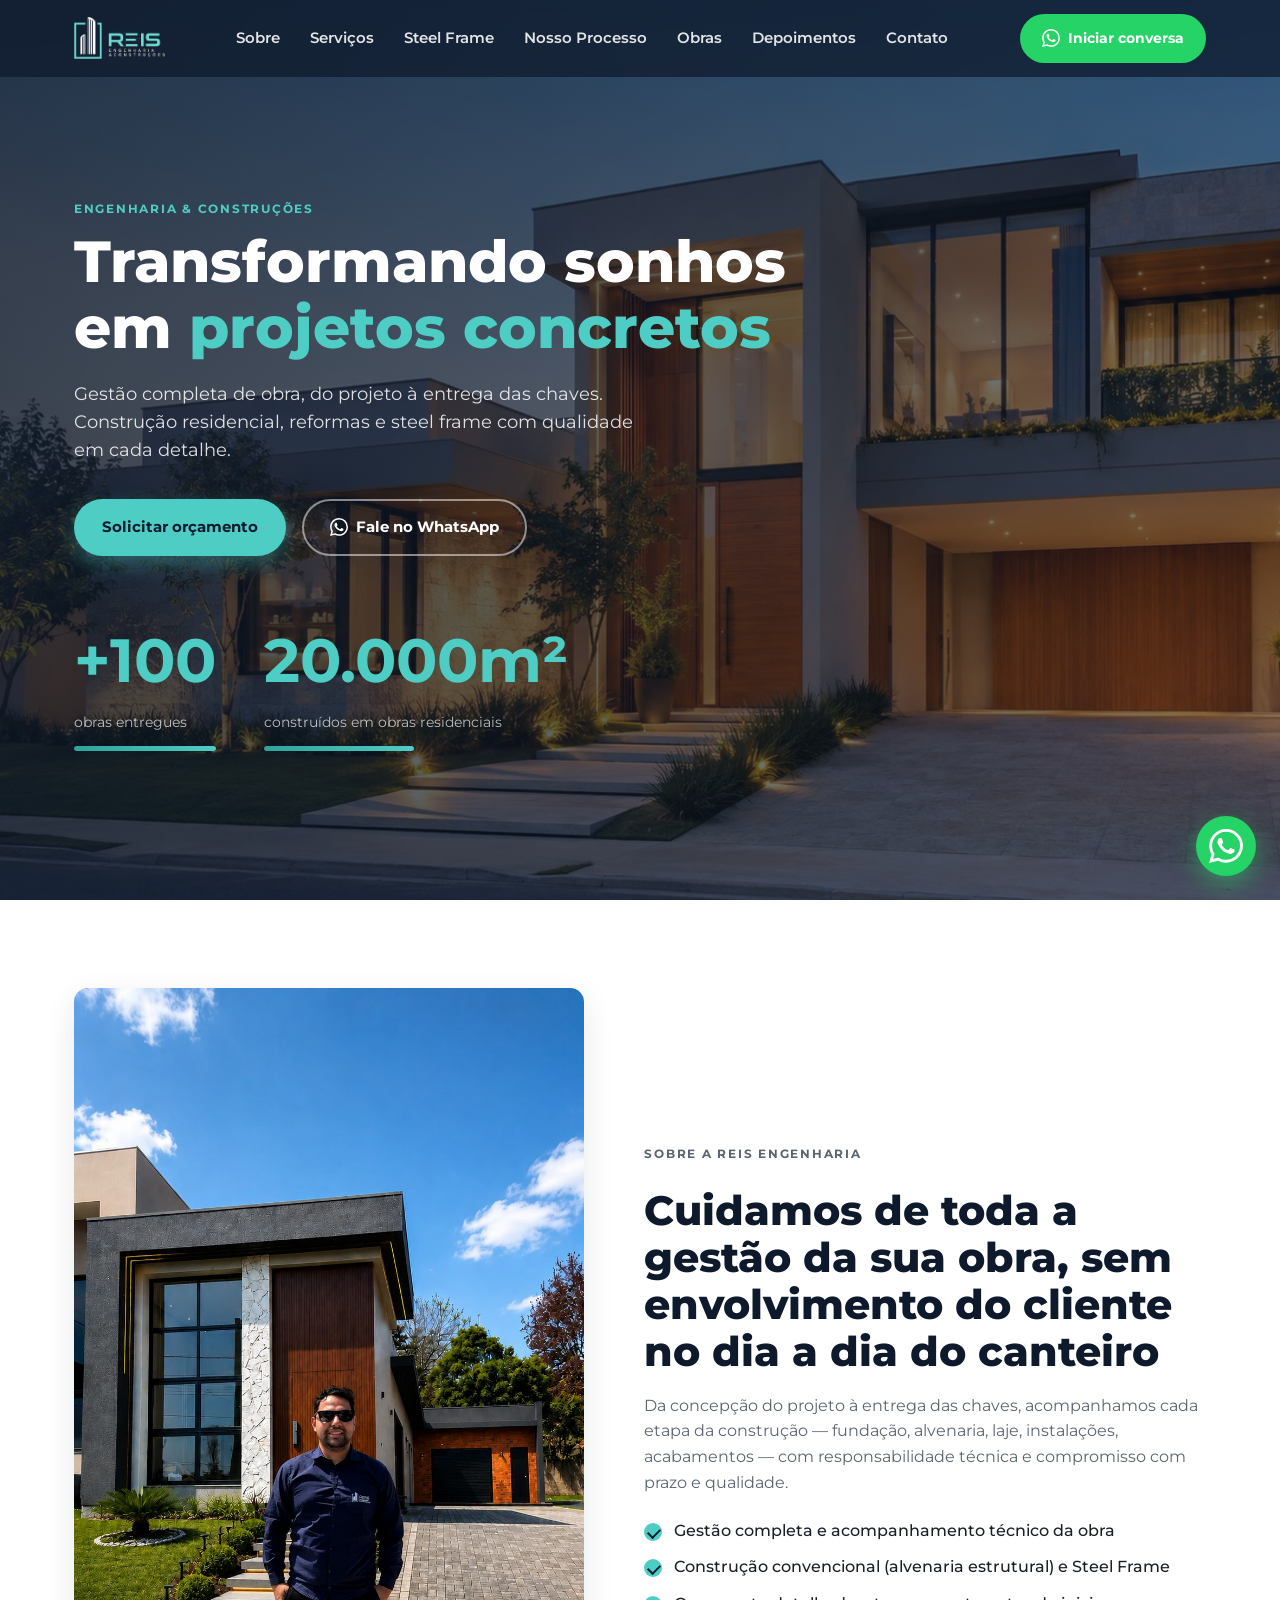
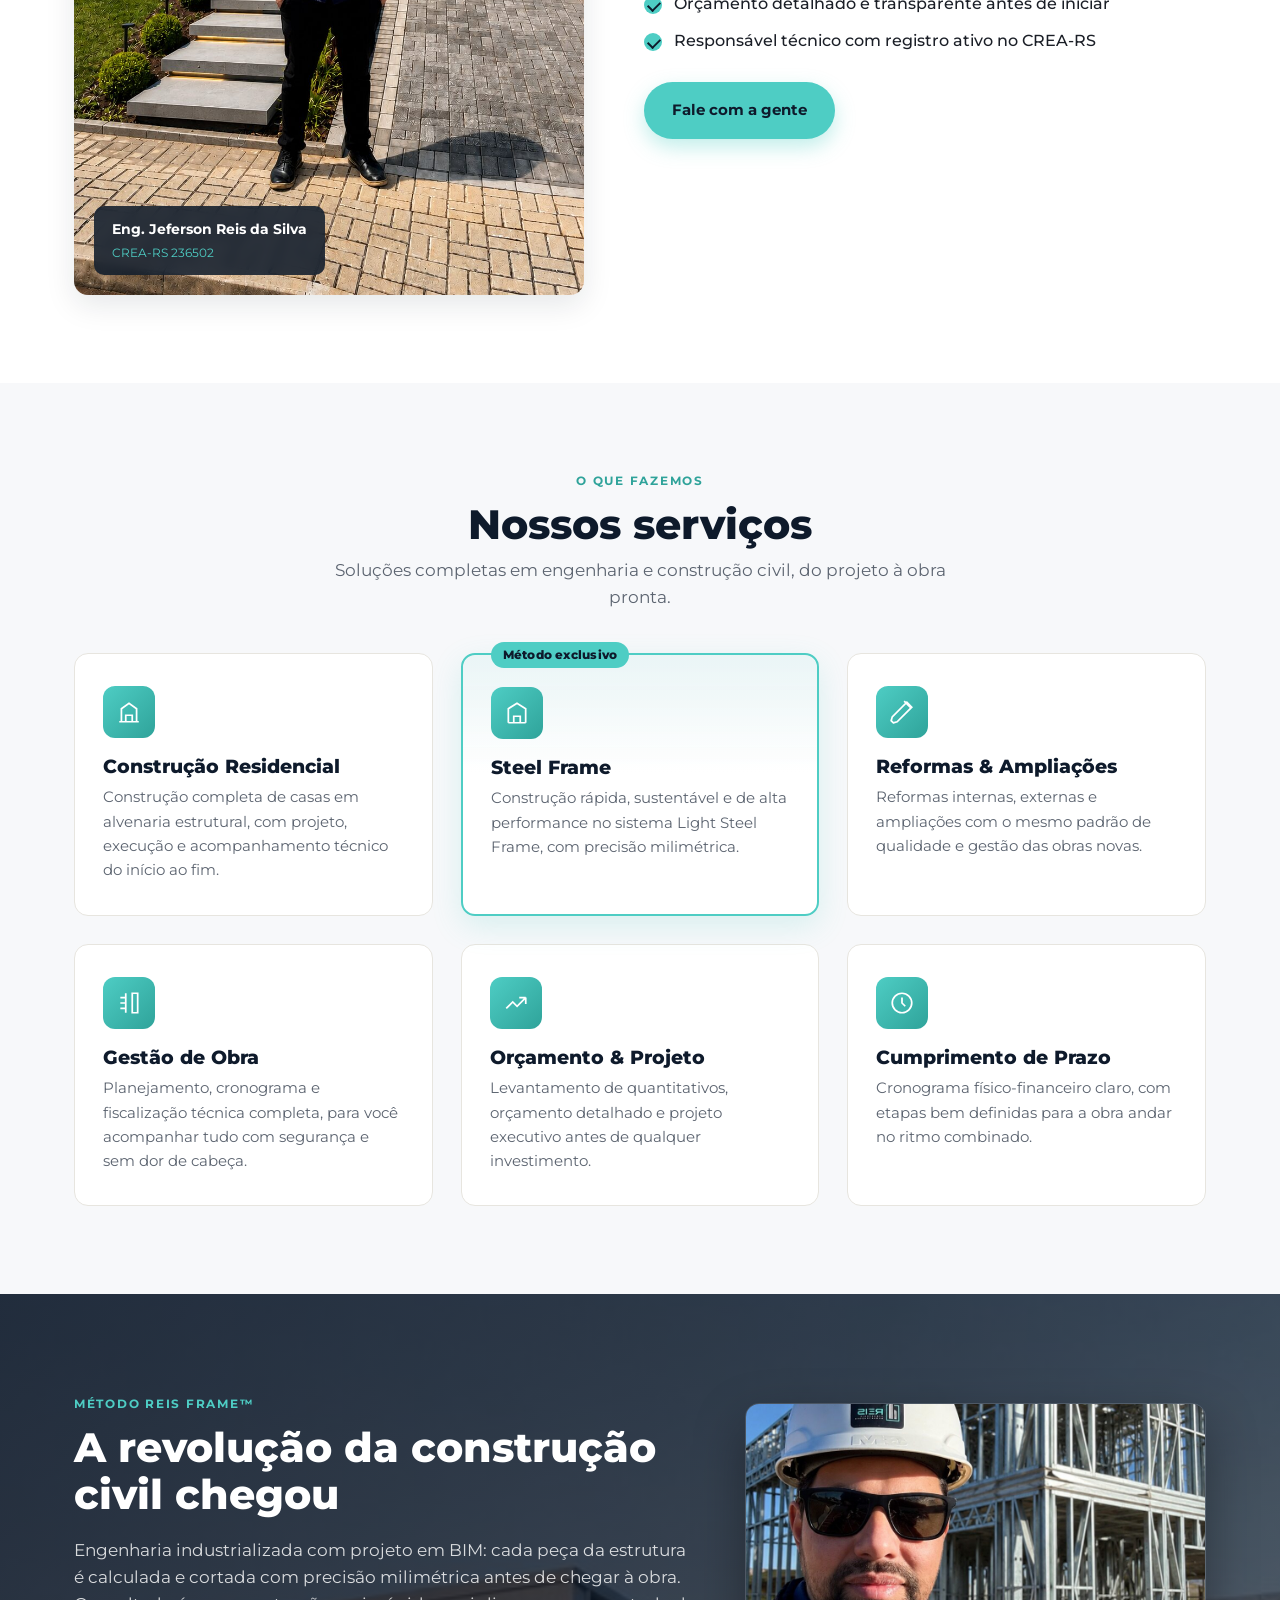
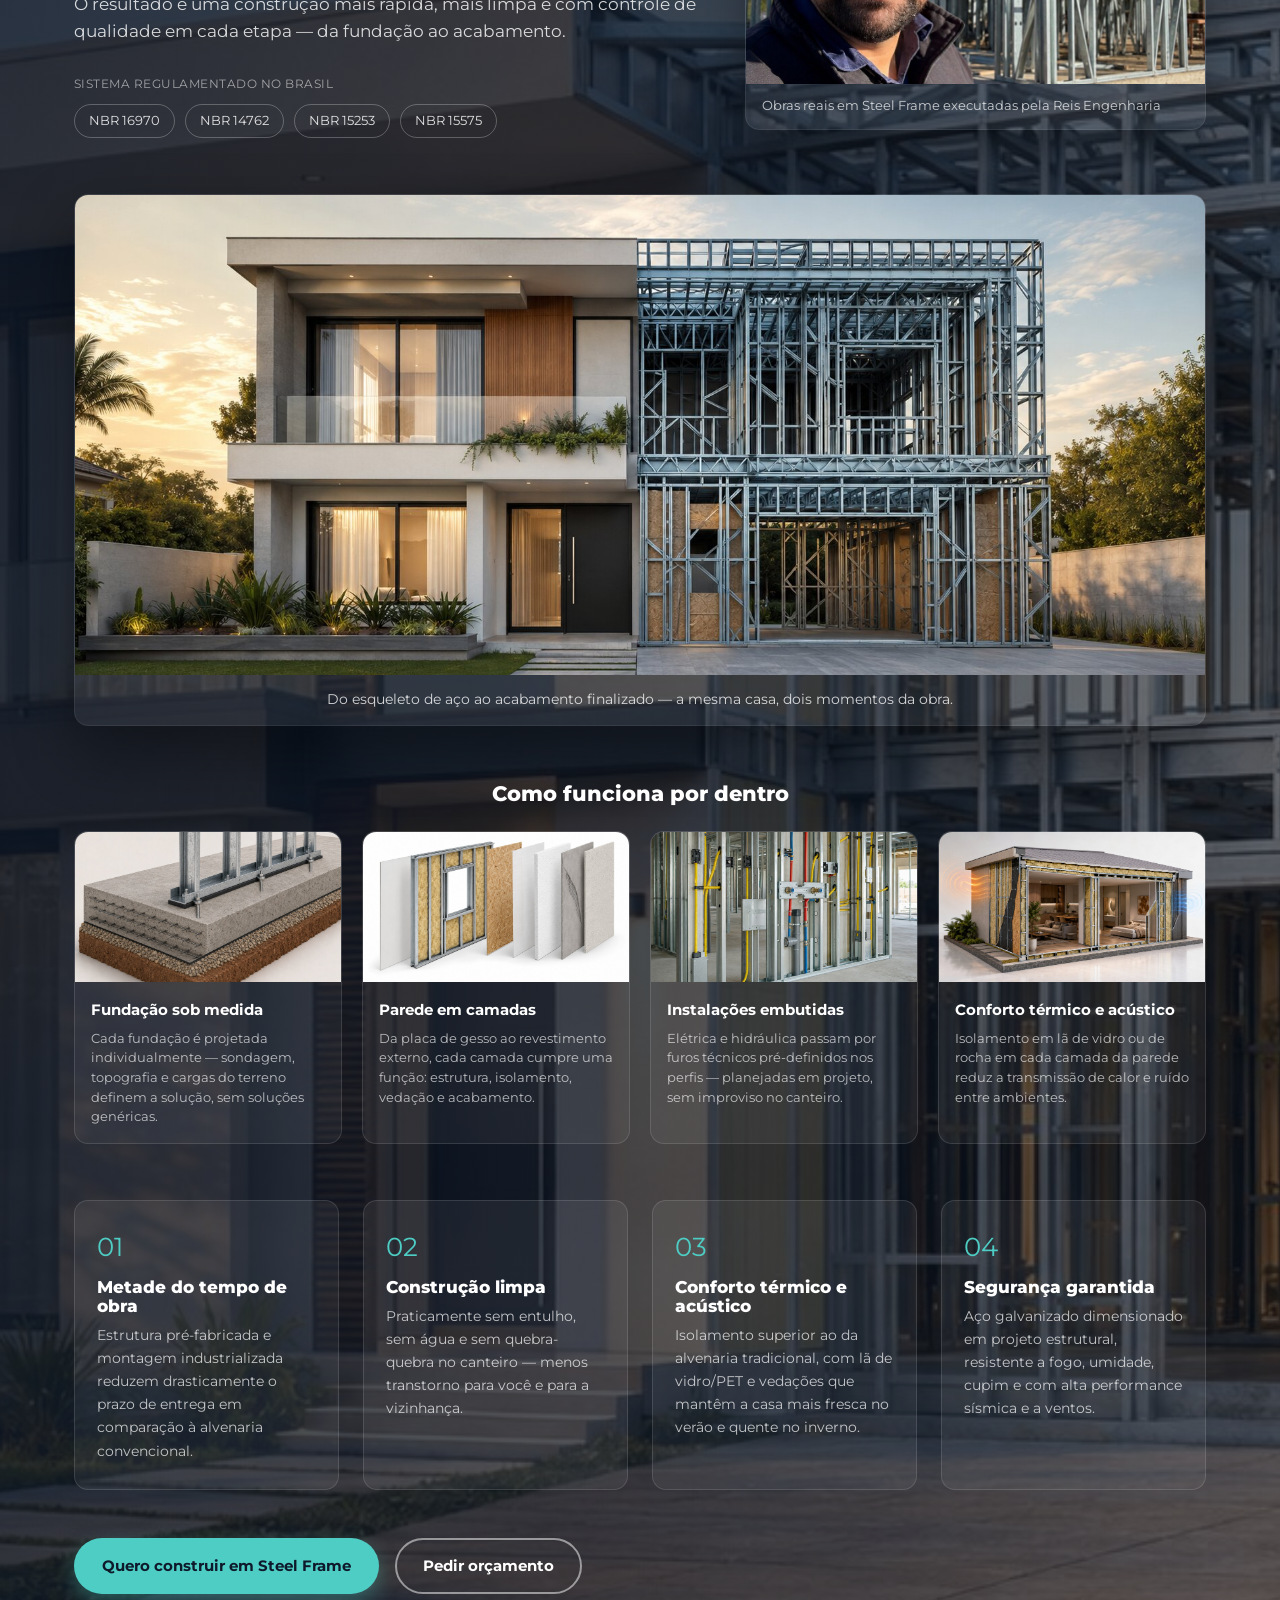
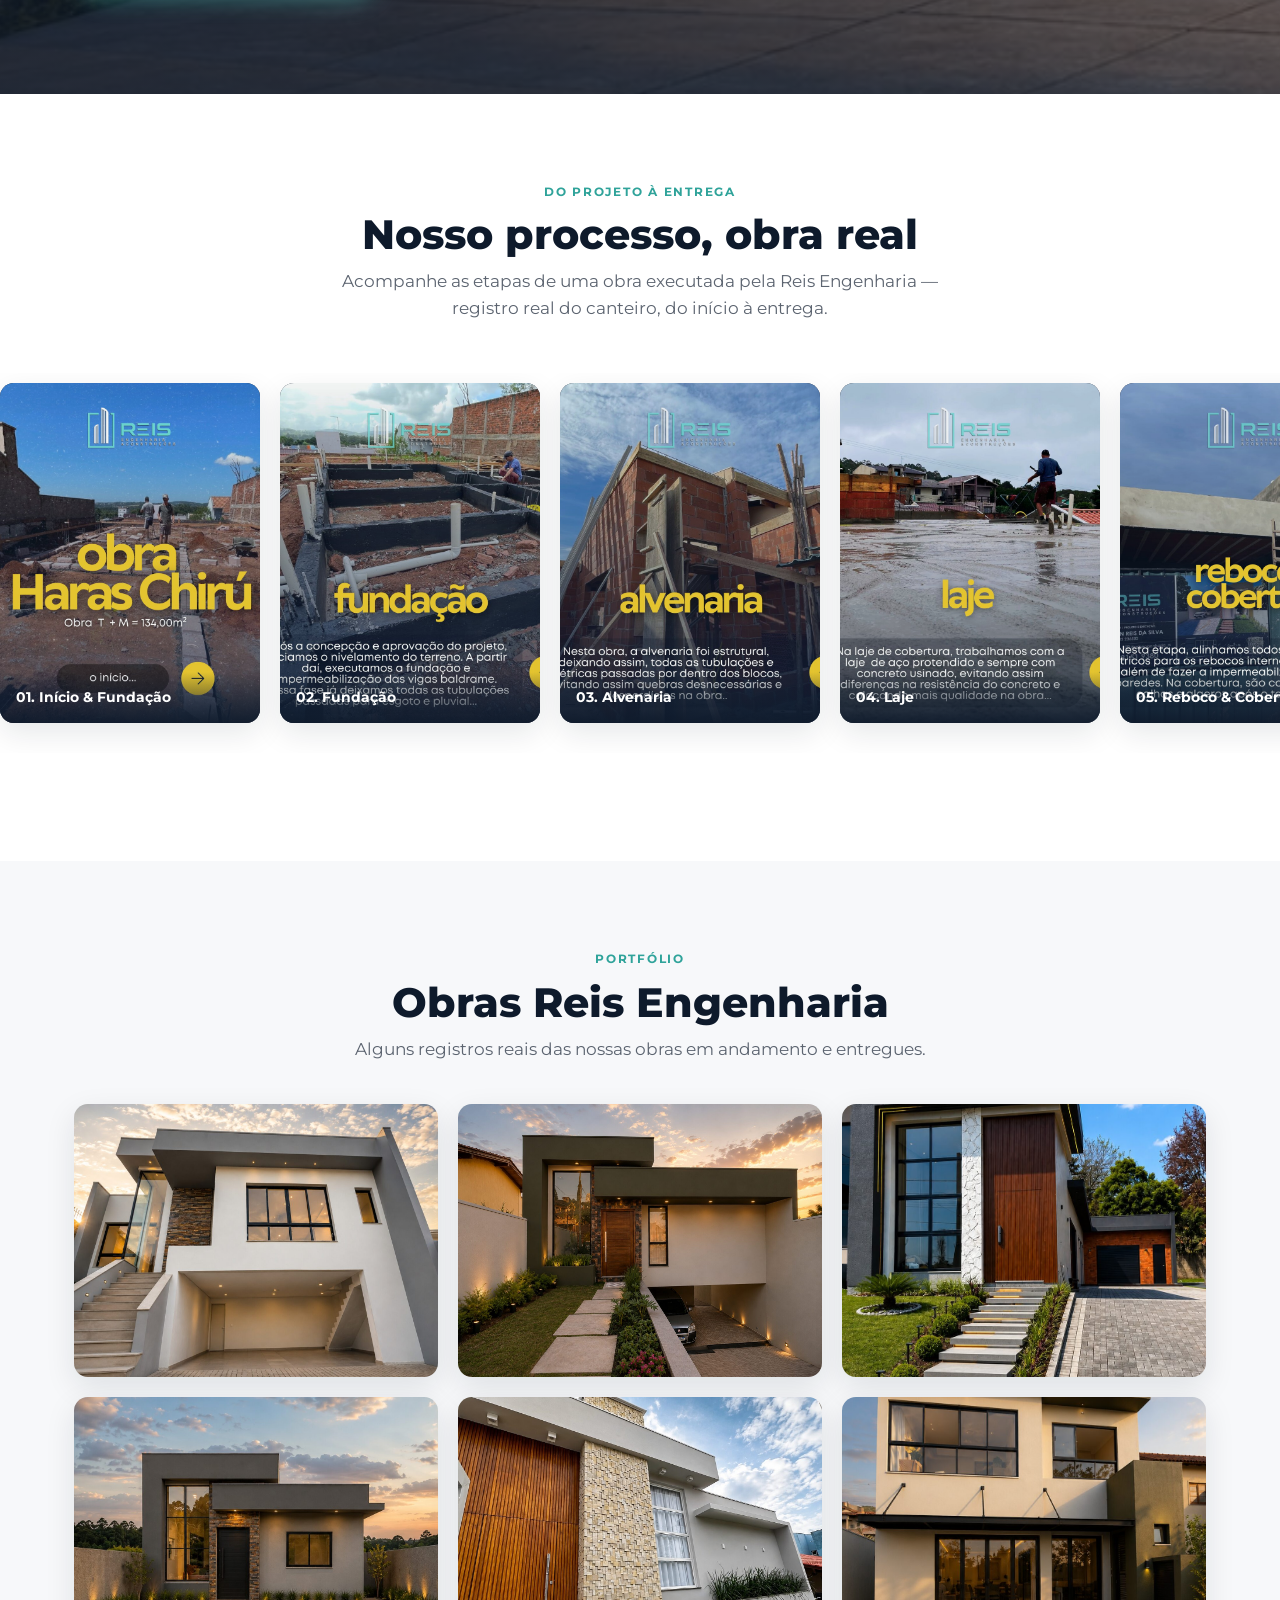
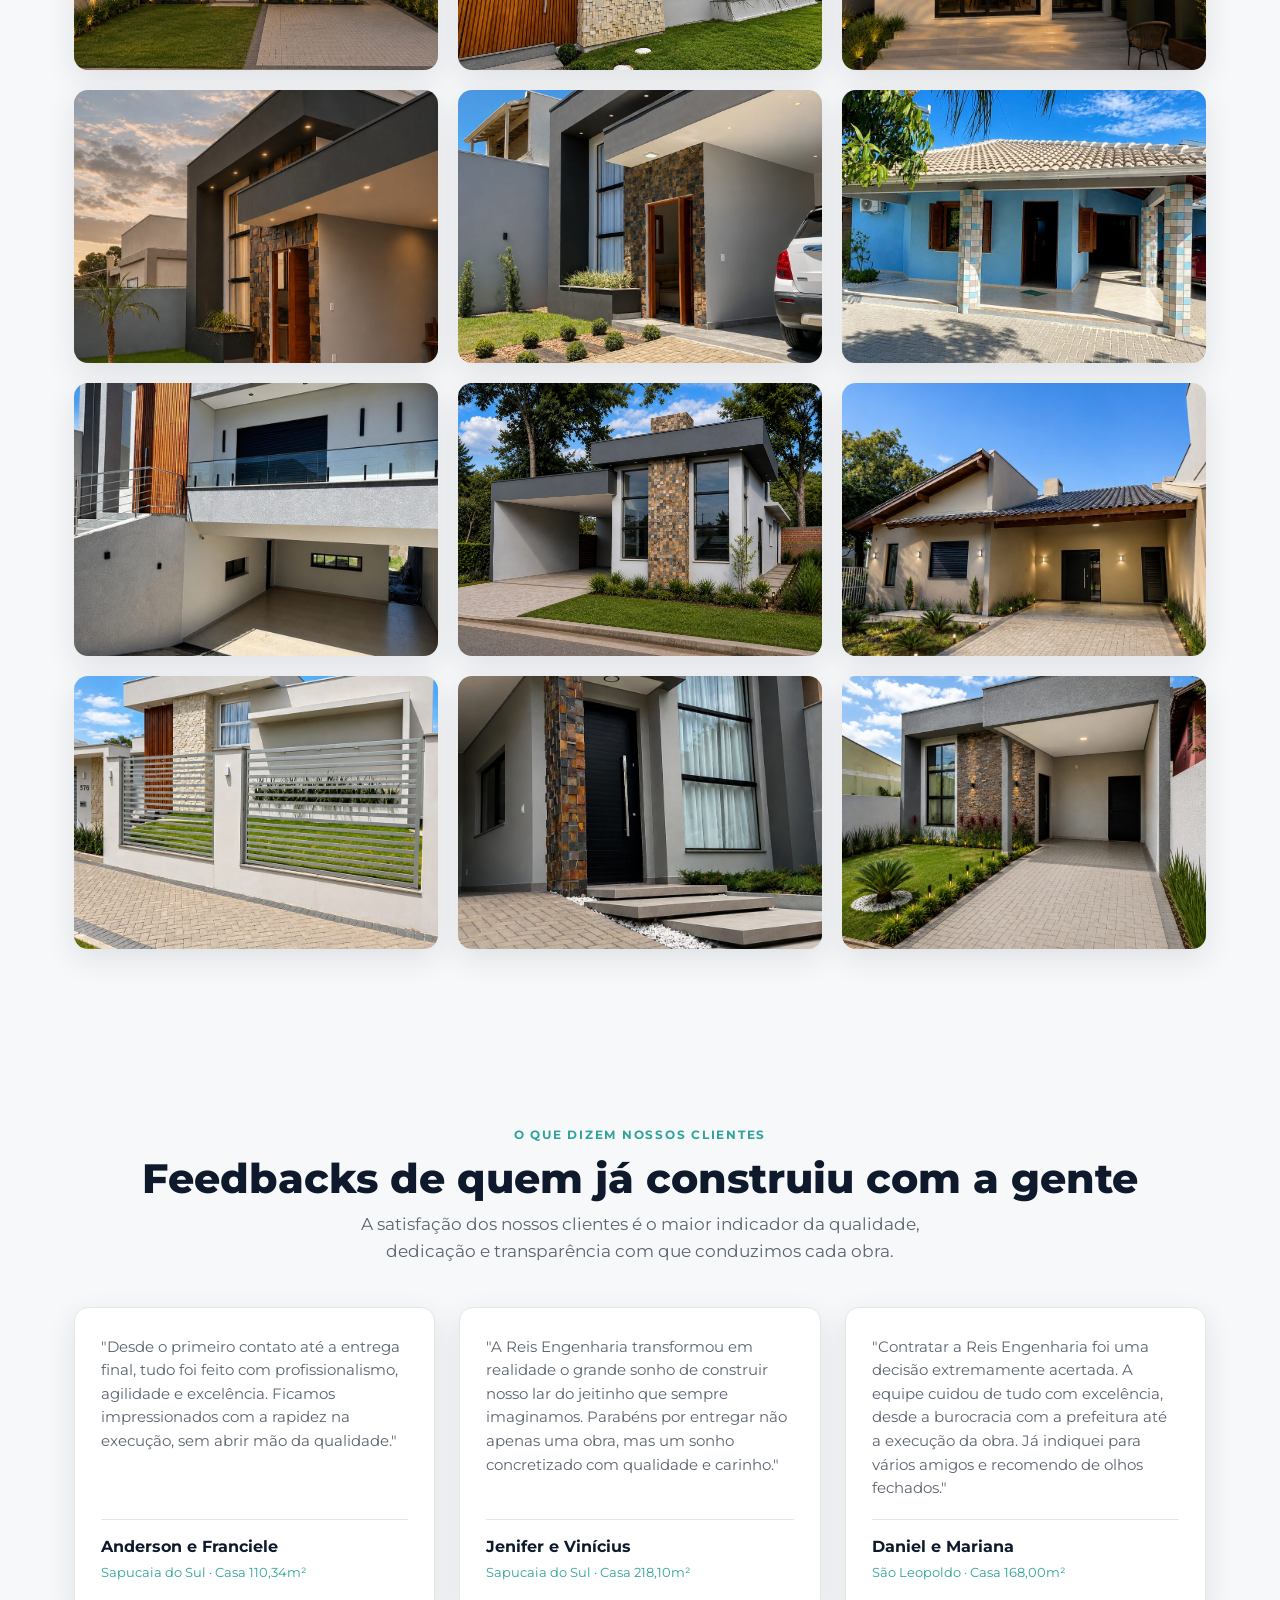
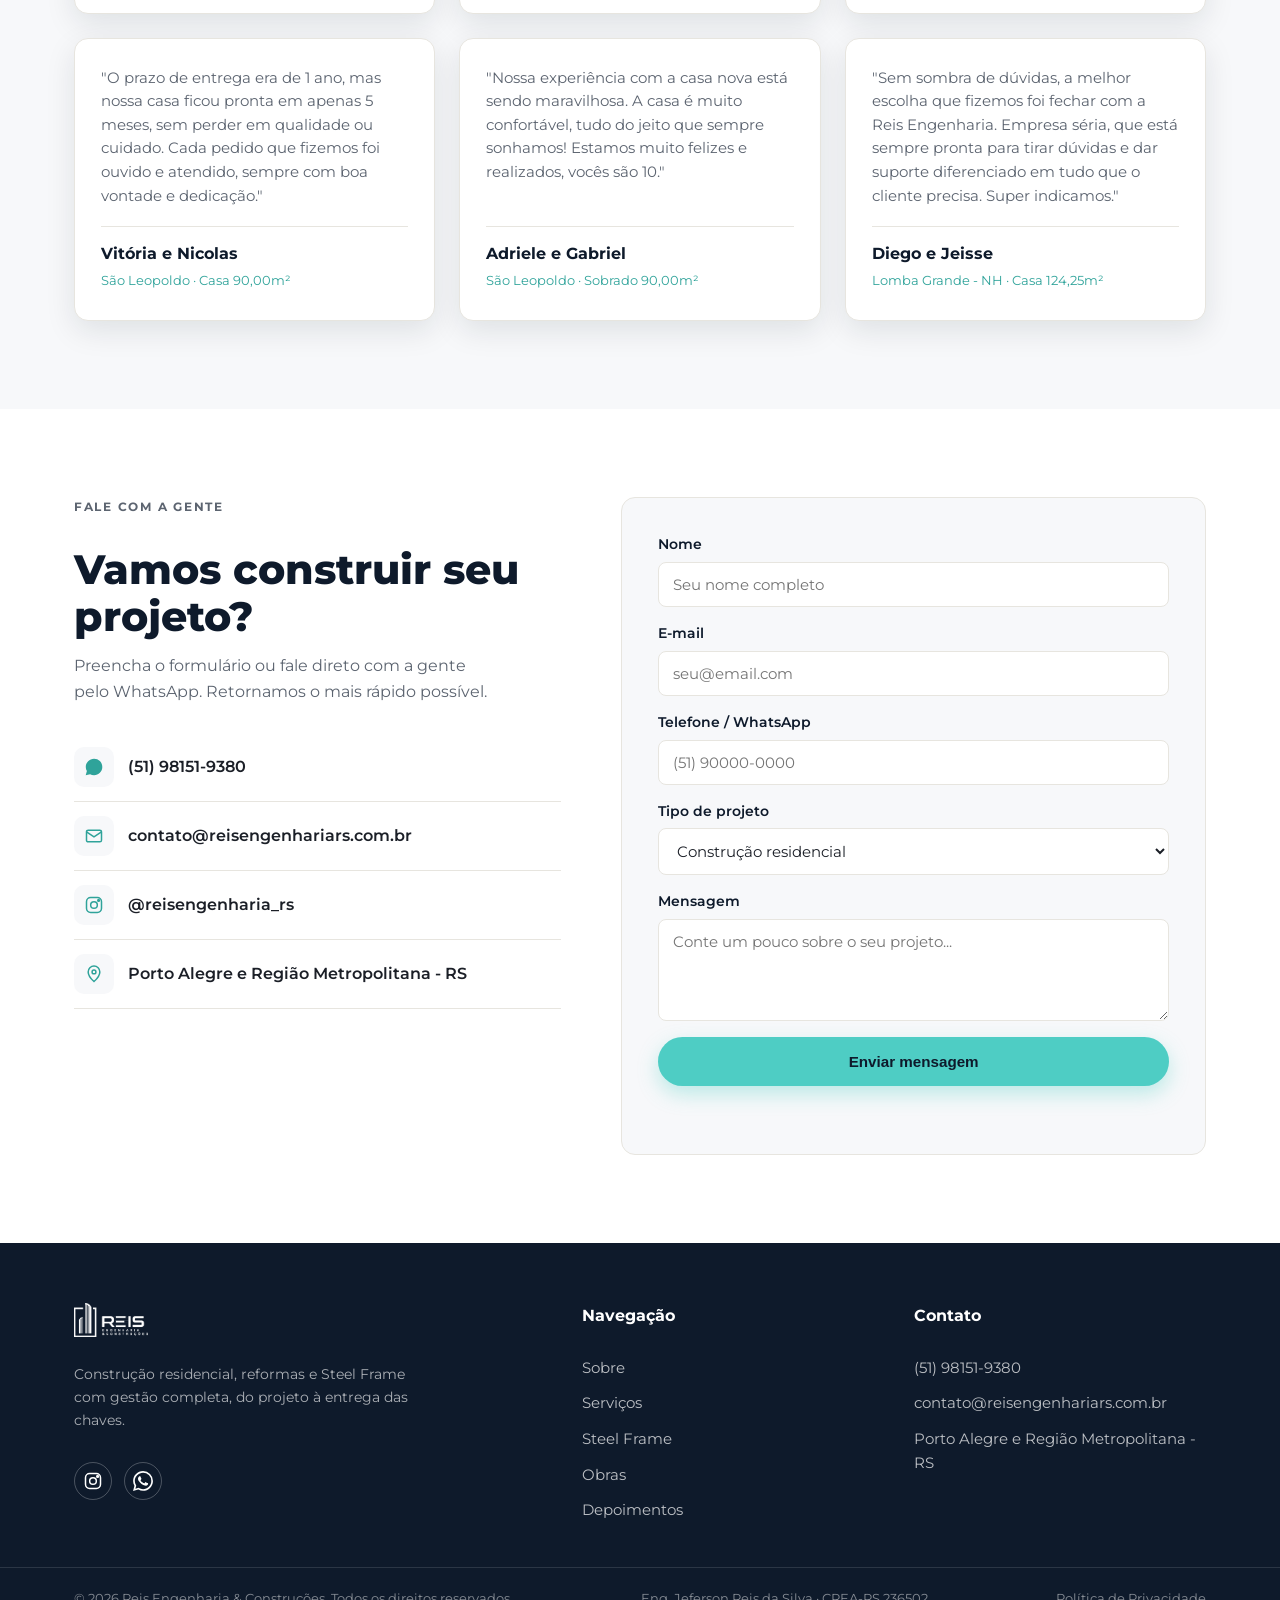
==== commit d5805be1: "Otimizar imagens: 87M -> 27M (-69%) sem perda visível de qualidade - Recomprime JPEGs de galeria/obr" ====
--- a/index.html
+++ b/index.html
@@ -177,7 +177,7 @@
     </div>
 
     <figure class="steelframe__featured">
-      <img src="assets/img/steelframe/destaque-estrutura-03.png" alt="Casa em Steel Frame: metade estrutura de aço, metade acabamento finalizado">
+      <img src="assets/img/steelframe/destaque-estrutura-03.jpg" alt="Casa em Steel Frame: metade estrutura de aço, metade acabamento finalizado">
       <figcaption>Do esqueleto de aço ao acabamento finalizado — a mesma casa, dois momentos da obra.</figcaption>
     </figure>
 
@@ -185,28 +185,28 @@
       <h3 class="steelframe__anatomy-title">Como funciona por dentro</h3>
       <div class="steelframe__anatomy-grid">
         <figure class="steelframe__anatomy-card">
-          <img src="assets/img/steelframe/ilustracao-fundacao.png" alt="Ilustração da ancoragem entre fundação e estrutura em Steel Frame">
+          <img src="assets/img/steelframe/ilustracao-fundacao.jpg" alt="Ilustração da ancoragem entre fundação e estrutura em Steel Frame">
           <figcaption>
             <strong>Fundação sob medida</strong>
             <p>Cada fundação é projetada individualmente — sondagem, topografia e cargas do terreno definem a solução, sem soluções genéricas.</p>
           </figcaption>
         </figure>
         <figure class="steelframe__anatomy-card">
-          <img src="assets/img/steelframe/ilustracao-camadas-parede.png" alt="Ilustração das camadas do sistema de fechamento em Steel Frame">
+          <img src="assets/img/steelframe/ilustracao-camadas-parede.jpg" alt="Ilustração das camadas do sistema de fechamento em Steel Frame">
           <figcaption>
             <strong>Parede em camadas</strong>
             <p>Da placa de gesso ao revestimento externo, cada camada cumpre uma função: estrutura, isolamento, vedação e acabamento.</p>
           </figcaption>
         </figure>
         <figure class="steelframe__anatomy-card">
-          <img src="assets/img/steelframe/ilustracao-instalacoes.png" alt="Ilustração das instalações elétricas e hidráulicas passando pelos perfis de Steel Frame">
+          <img src="assets/img/steelframe/ilustracao-instalacoes.jpg" alt="Ilustração das instalações elétricas e hidráulicas passando pelos perfis de Steel Frame">
           <figcaption>
             <strong>Instalações embutidas</strong>
             <p>Elétrica e hidráulica passam por furos técnicos pré-definidos nos perfis — planejadas em projeto, sem improviso no canteiro.</p>
           </figcaption>
         </figure>
         <figure class="steelframe__anatomy-card">
-          <img src="assets/img/steelframe/ilustracao-conforto-termico.png" alt="Ilustração do isolamento térmico e acústico em Steel Frame">
+          <img src="assets/img/steelframe/ilustracao-conforto-termico.jpg" alt="Ilustração do isolamento térmico e acústico em Steel Frame">
           <figcaption>
             <strong>Conforto térmico e acústico</strong>
             <p>Isolamento em lã de vidro ou de rocha em cada camada da parede reduz a transmissão de calor e ruído entre ambientes.</p>
@@ -254,15 +254,15 @@
   </div>
   <div class="process">
     <div class="process__track" id="processTrack">
-      <div class="process__card"><img src="assets/img/processo/01-fundacao-inicio.png" alt="Início da obra e fundação" loading="lazy"><span>01. Início & Fundação</span></div>
-      <div class="process__card"><img src="assets/img/processo/02-fundacao.png" alt="Fundação e impermeabilização" loading="lazy"><span>02. Fundação</span></div>
-      <div class="process__card"><img src="assets/img/processo/03-alvenaria.png" alt="Alvenaria estrutural" loading="lazy"><span>03. Alvenaria</span></div>
-      <div class="process__card"><img src="assets/img/processo/04-laje.png" alt="Execução da laje" loading="lazy"><span>04. Laje</span></div>
-      <div class="process__card"><img src="assets/img/processo/05-reboco-cobertura.png" alt="Reboco e cobertura" loading="lazy"><span>05. Reboco & Cobertura</span></div>
-      <div class="process__card"><img src="assets/img/processo/06-gesso.png" alt="Gesso e emassamento" loading="lazy"><span>06. Gesso & Emassamento</span></div>
-      <div class="process__card"><img src="assets/img/processo/07-instalacoes.png" alt="Instalações hidrossanitárias" loading="lazy"><span>07. Instalações</span></div>
-      <div class="process__card"><img src="assets/img/processo/08-revestimentos.png" alt="Revestimentos, esquadrias e elétrica" loading="lazy"><span>08. Revestimentos & Elétrica</span></div>
-      <div class="process__card"><img src="assets/img/processo/09-pintura-entrega.png" alt="Pintura e entrega da obra" loading="lazy"><span>09. Pintura & Entrega</span></div>
+      <div class="process__card"><img src="assets/img/processo/01-fundacao-inicio.jpg" alt="Início da obra e fundação" loading="lazy"><span>01. Início & Fundação</span></div>
+      <div class="process__card"><img src="assets/img/processo/02-fundacao.jpg" alt="Fundação e impermeabilização" loading="lazy"><span>02. Fundação</span></div>
+      <div class="process__card"><img src="assets/img/processo/03-alvenaria.jpg" alt="Alvenaria estrutural" loading="lazy"><span>03. Alvenaria</span></div>
+      <div class="process__card"><img src="assets/img/processo/04-laje.jpg" alt="Execução da laje" loading="lazy"><span>04. Laje</span></div>
+      <div class="process__card"><img src="assets/img/processo/05-reboco-cobertura.jpg" alt="Reboco e cobertura" loading="lazy"><span>05. Reboco & Cobertura</span></div>
+      <div class="process__card"><img src="assets/img/processo/06-gesso.jpg" alt="Gesso e emassamento" loading="lazy"><span>06. Gesso & Emassamento</span></div>
+      <div class="process__card"><img src="assets/img/processo/07-instalacoes.jpg" alt="Instalações hidrossanitárias" loading="lazy"><span>07. Instalações</span></div>
+      <div class="process__card"><img src="assets/img/processo/08-revestimentos.jpg" alt="Revestimentos, esquadrias e elétrica" loading="lazy"><span>08. Revestimentos & Elétrica</span></div>
+      <div class="process__card"><img src="assets/img/processo/09-pintura-entrega.jpg" alt="Pintura e entrega da obra" loading="lazy"><span>09. Pintura & Entrega</span></div>
     </div>
   </div>
 </section>
--- a/css/style.css
+++ b/css/style.css
@@ -124,7 +124,7 @@
 }
 .hero__bg{
   position:absolute;inset:0;
-  background:url('../assets/img/hero/capa-principal.png') center 30%/cover no-repeat;
+  background:url('../assets/img/hero/capa-principal.jpg') center 30%/cover no-repeat;
   filter:saturate(1.05) brightness(.8);
   transform:scale(1.05);
 }
@@ -256,7 +256,7 @@
 }
 .steelframe__bg{
   position:absolute;inset:0;
-  background:url('../assets/img/steelframe/fundo-estrutura-01.png') center 30%/cover no-repeat;
+  background:url('../assets/img/steelframe/fundo-estrutura-01.jpg') center 30%/cover no-repeat;
   filter:brightness(.7);
   transform:scale(1.06);
 }
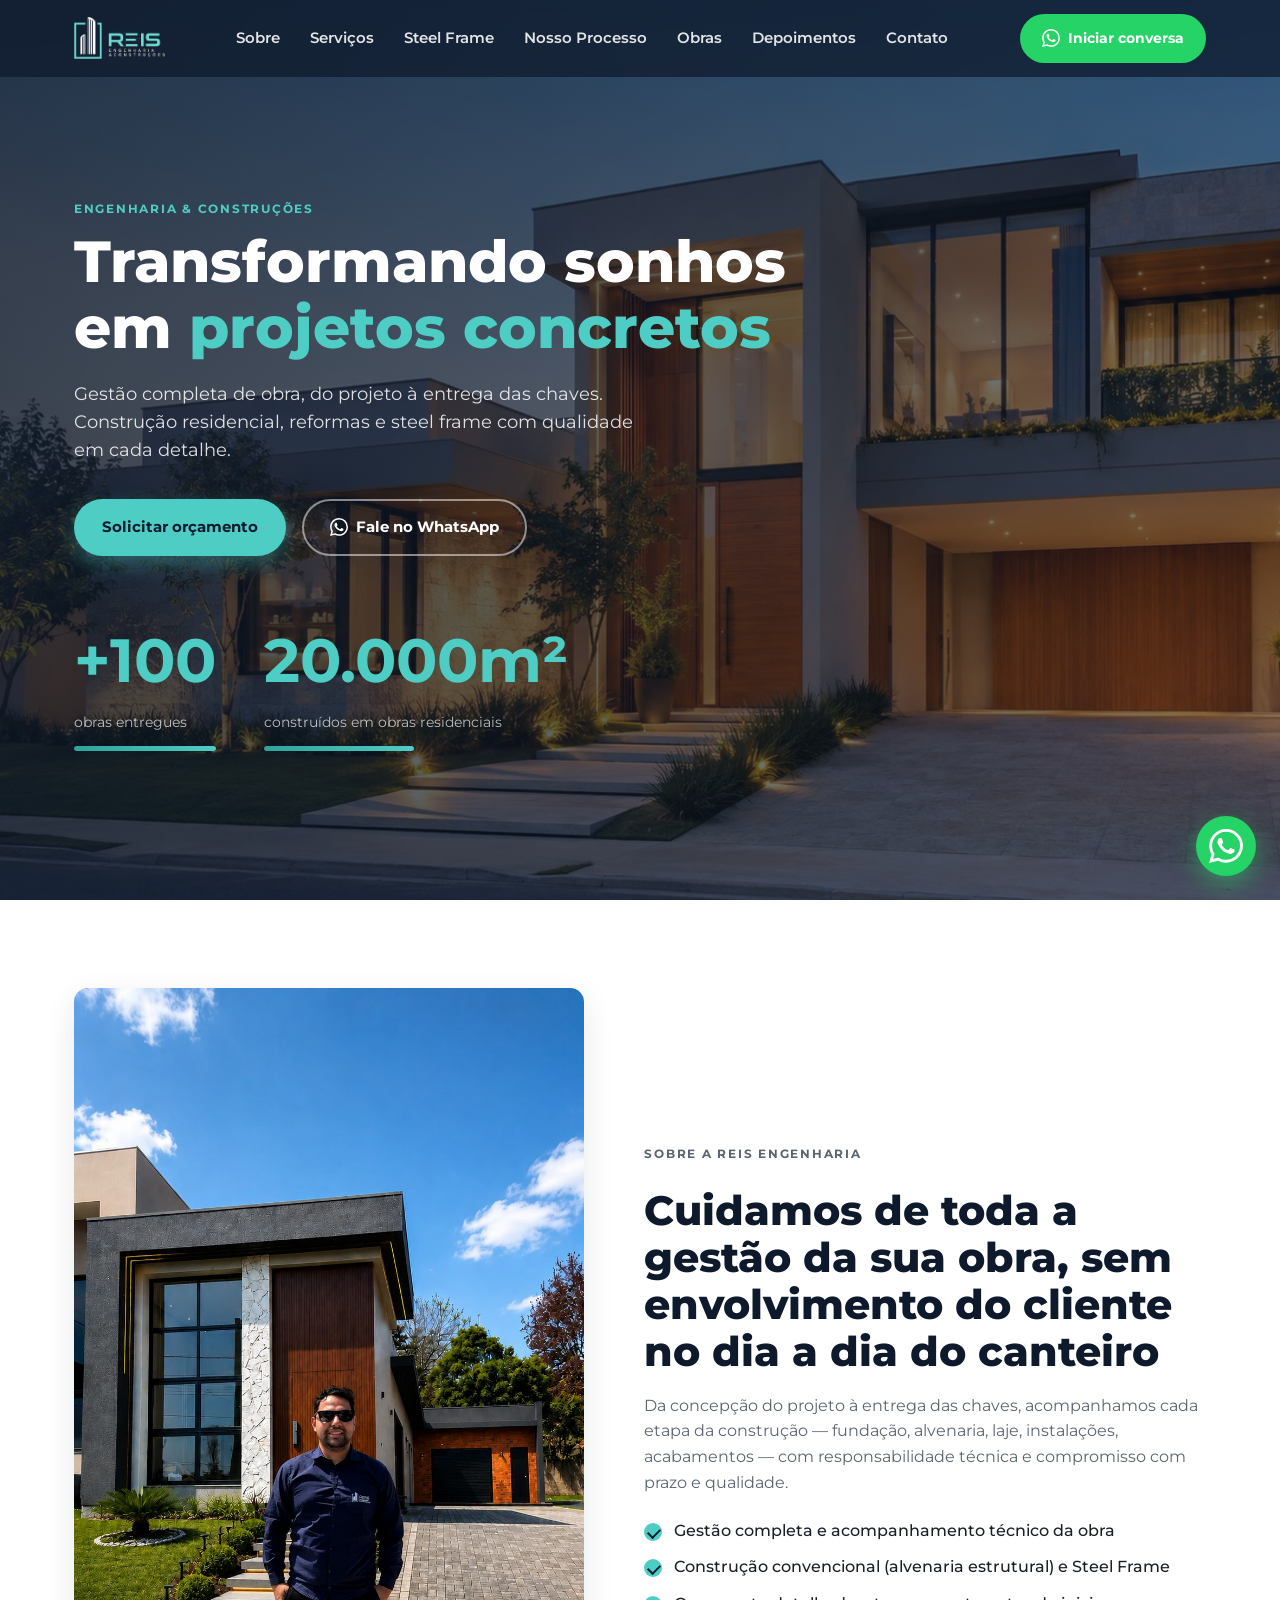
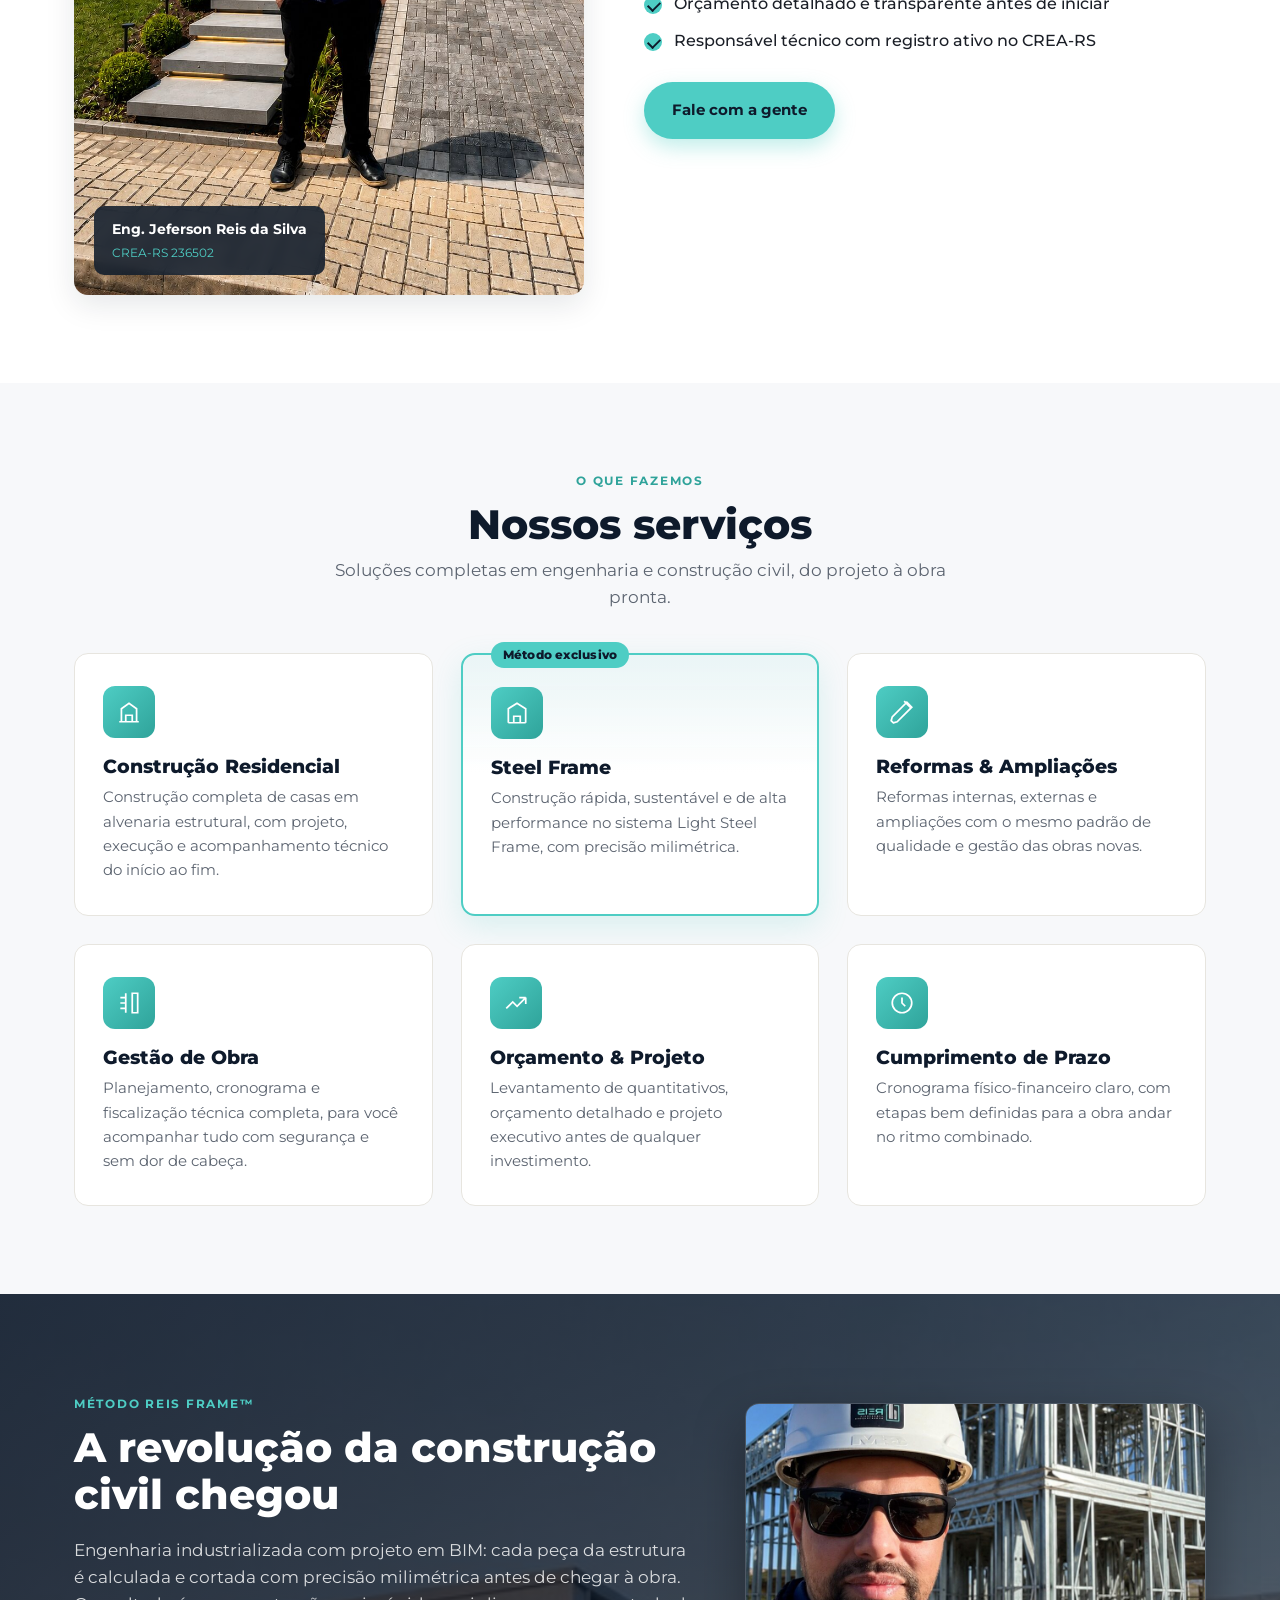
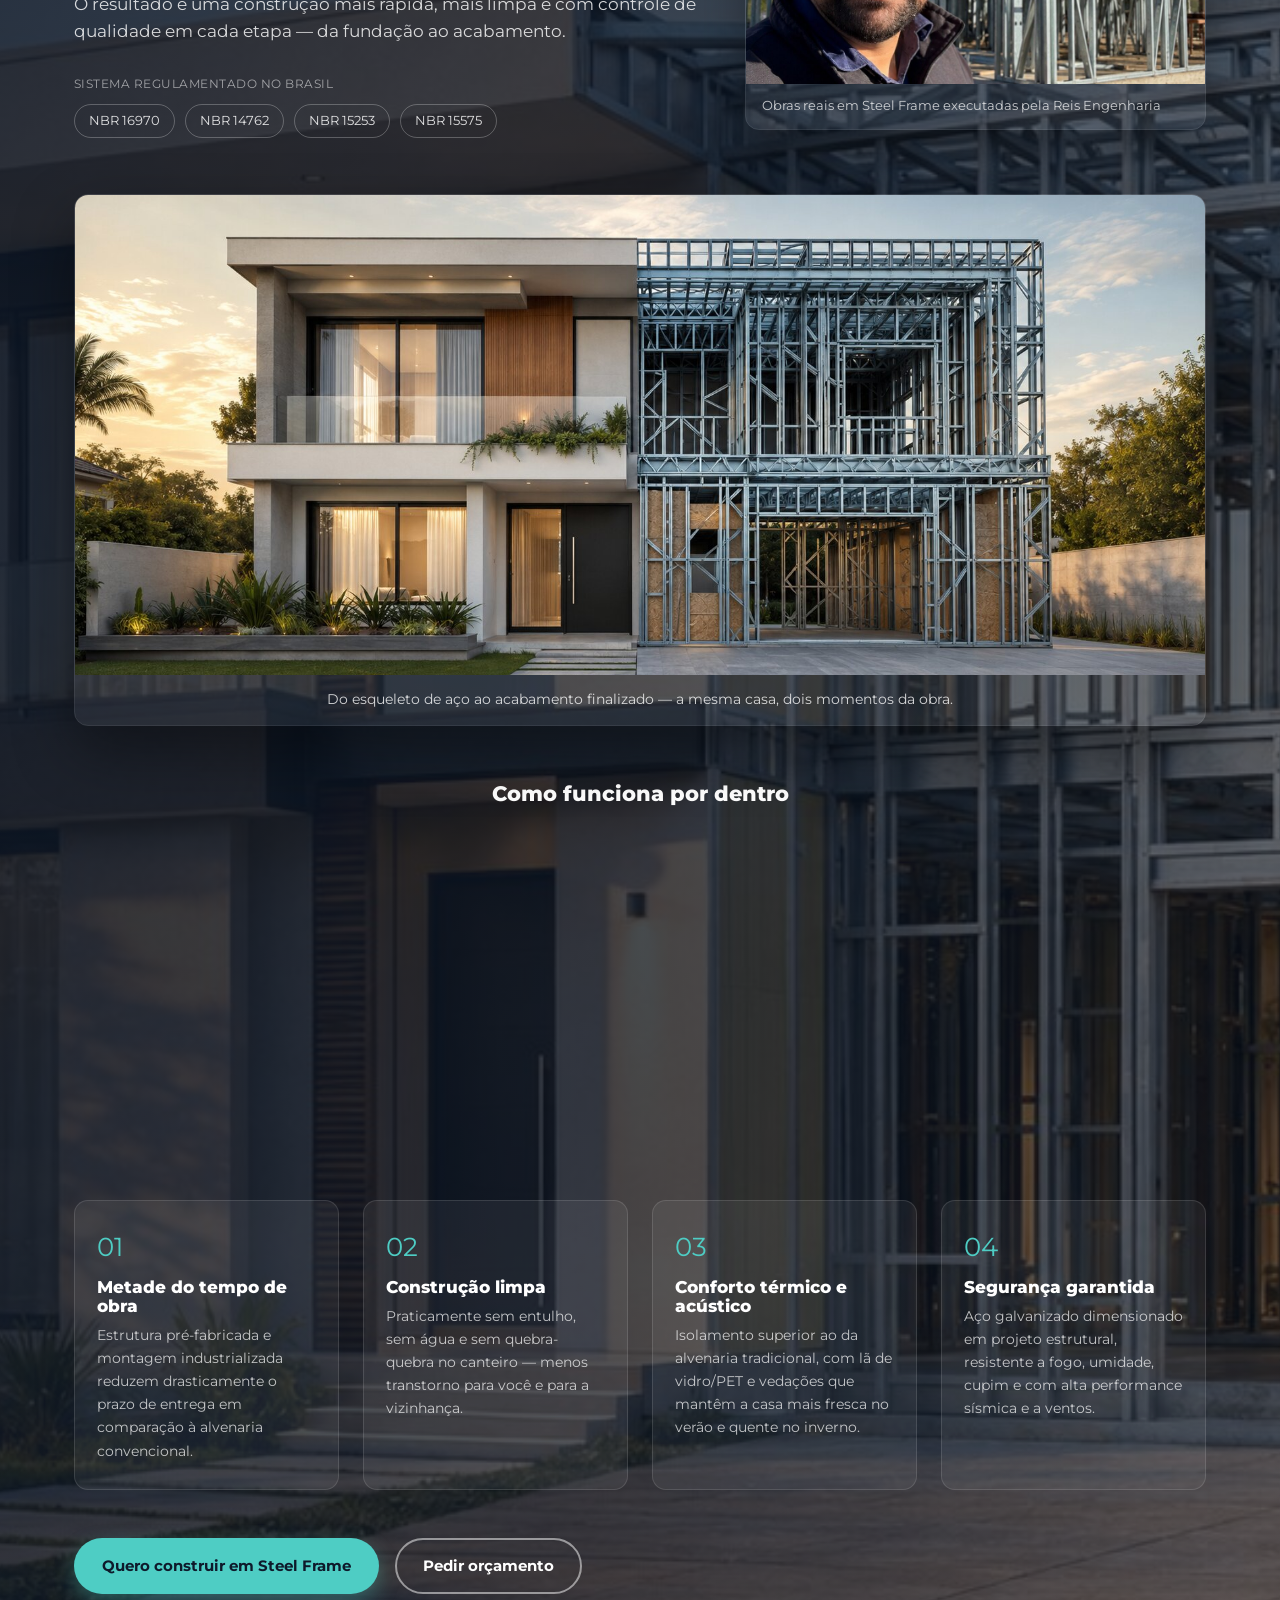
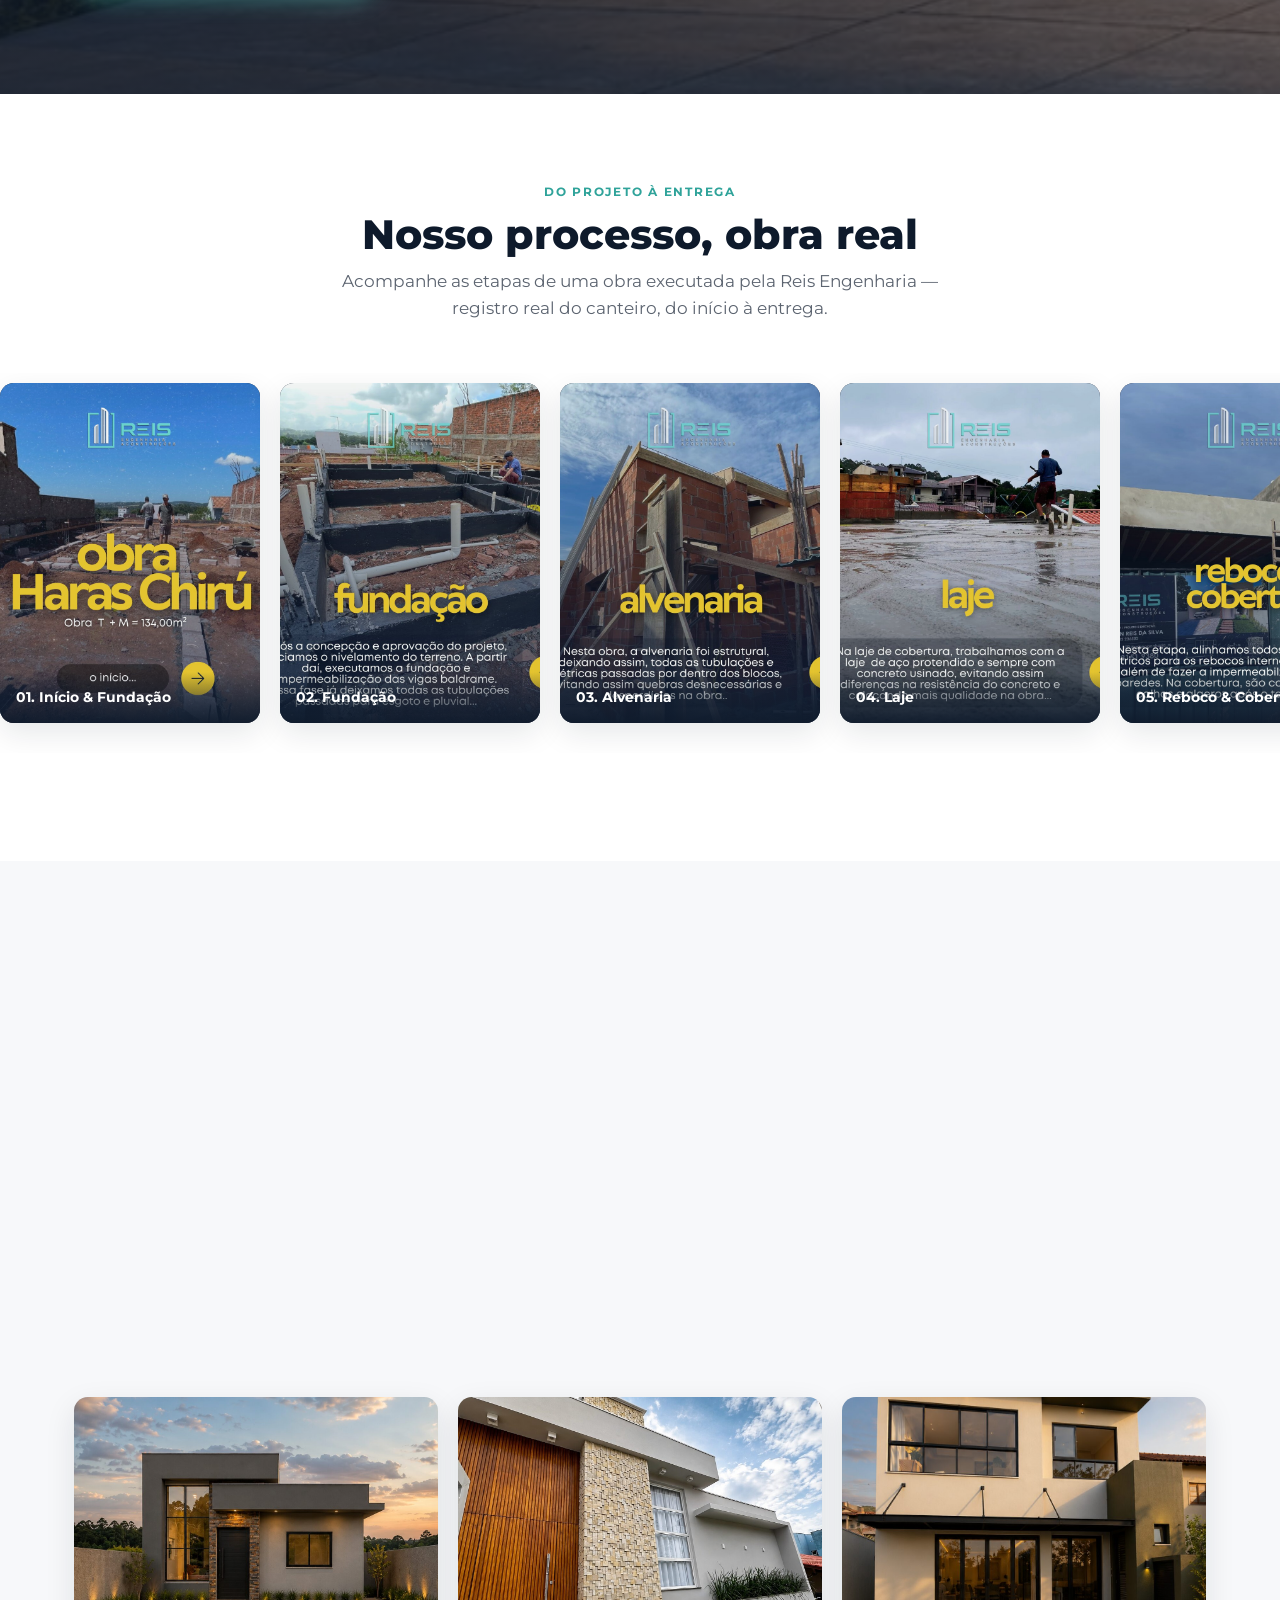
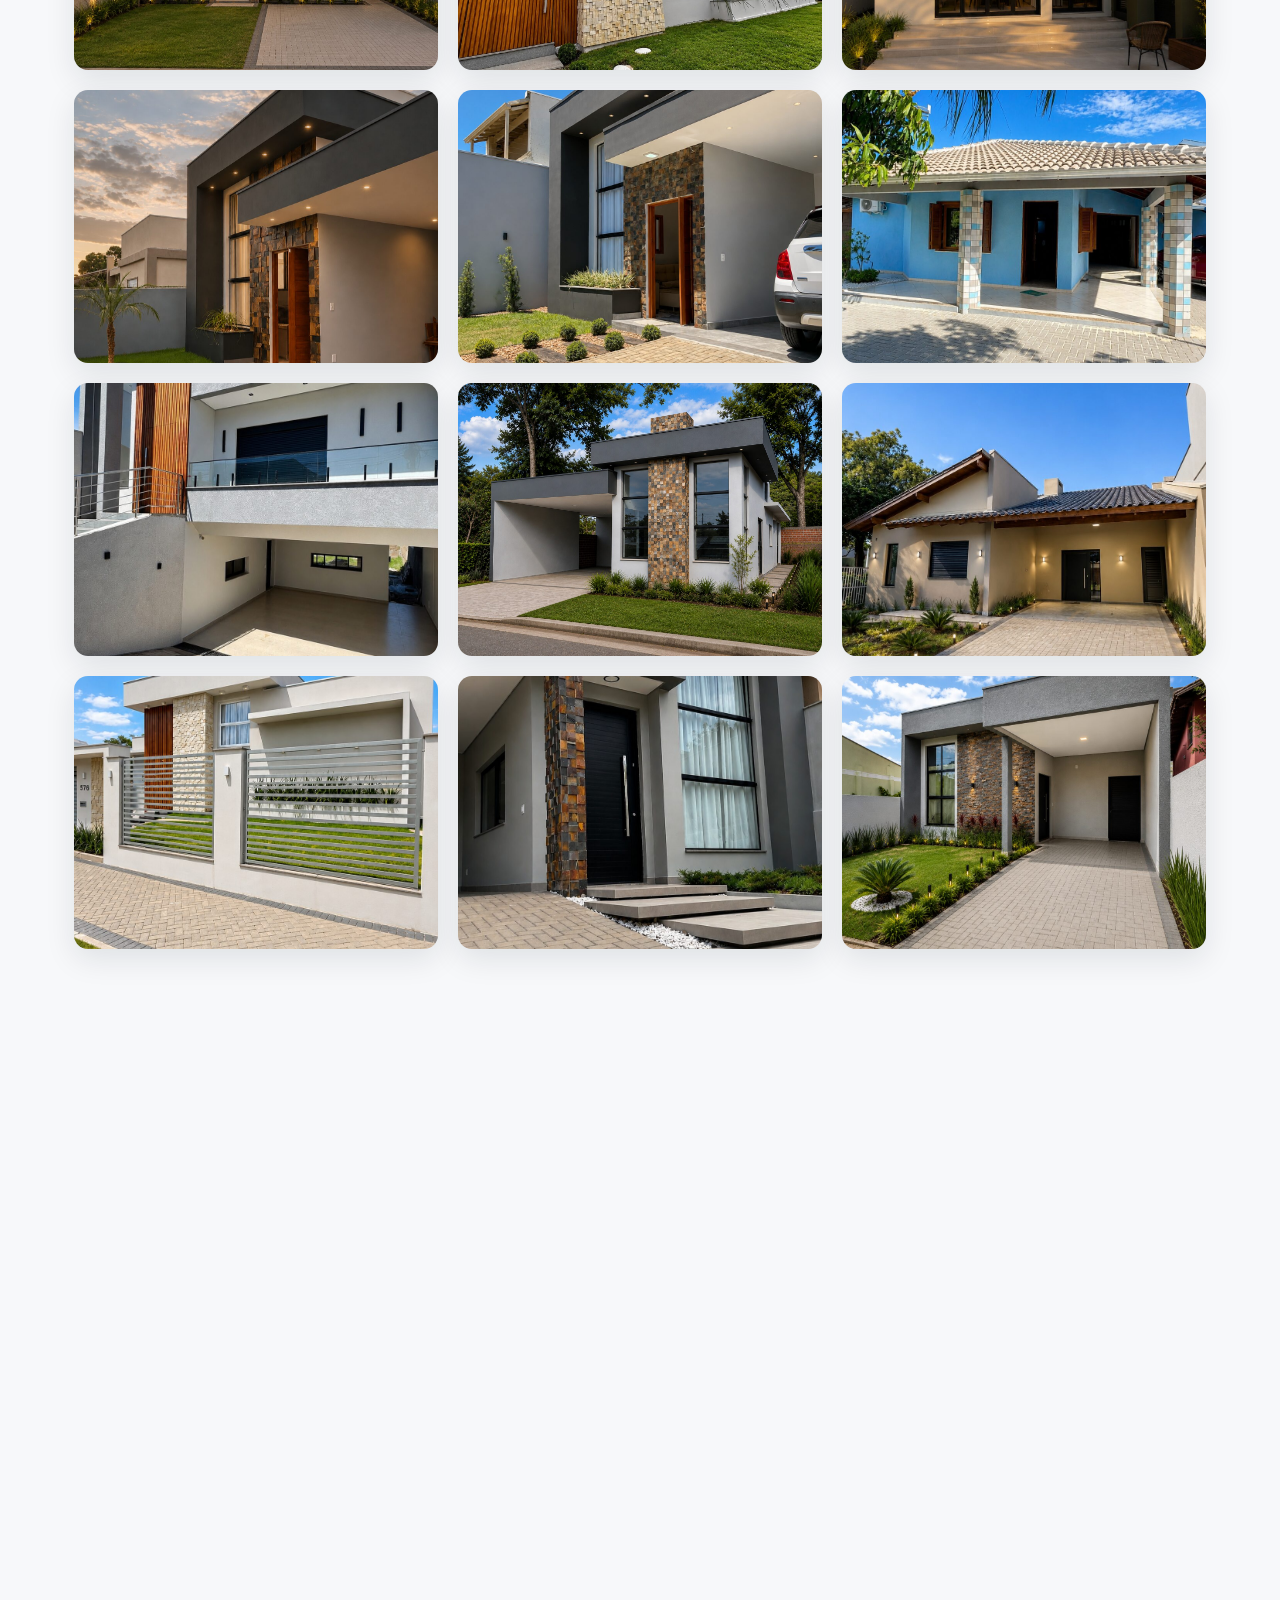
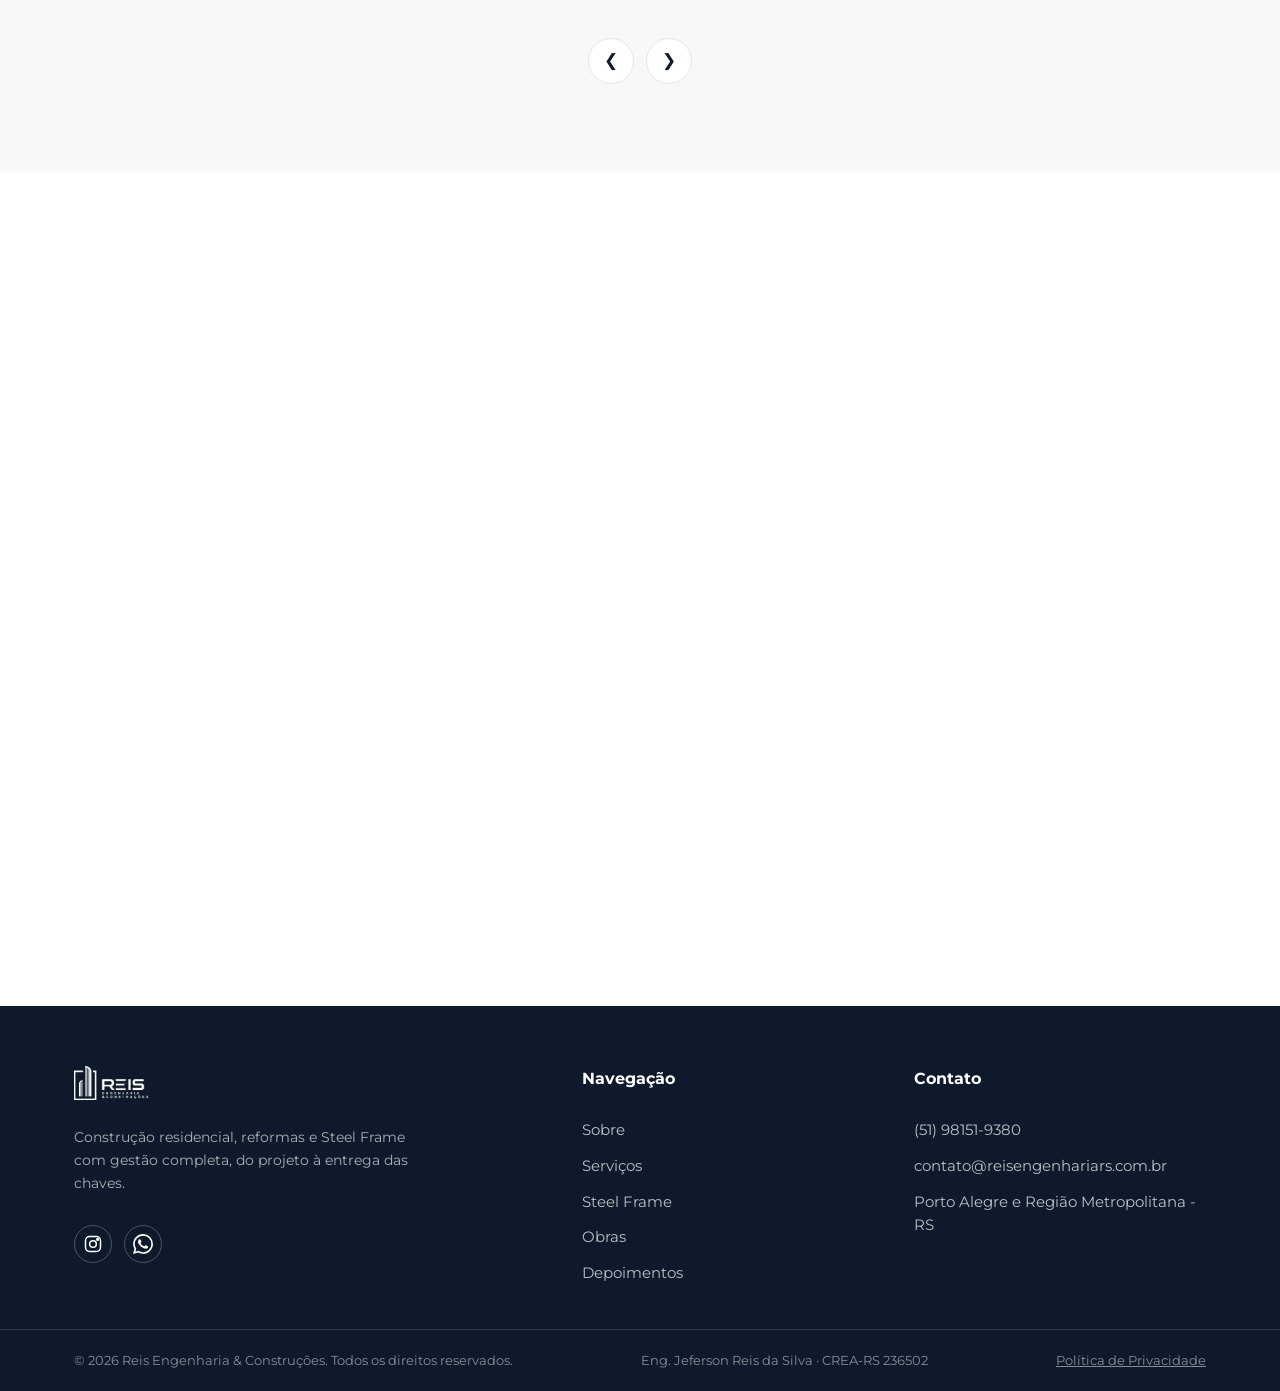
==== commit ea19213e: "Converter depoimentos em carrossel deslizável Grade estática de 6 cards vira carrossel horizontal co" ====
--- a/index.html
+++ b/index.html
@@ -5,11 +5,50 @@
 <meta name="viewport" content="width=device-width, initial-scale=1.0">
 <title>Reis Engenharia & Construções | Construção, Reformas e Gestão de Obras</title>
 <meta name="description" content="Reis Engenharia & Construções: construção residencial, reformas, steel frame e gestão completa de obra do início à entrega. Solicite seu orçamento.">
+<link rel="canonical" href="https://reisengenhariars.com.br/">
 <link rel="icon" type="image/png" href="assets/img/logo/logo-teal.png">
 <link rel="preconnect" href="https://fonts.googleapis.com">
 <link rel="preconnect" href="https://fonts.gstatic.com" crossorigin>
 <link href="https://fonts.googleapis.com/css2?family=Montserrat:wght@400;500;600;700;800&display=swap" rel="stylesheet">
 <link rel="stylesheet" href="css/style.css?v=0539c682eb">
+
+<!-- Open Graph / compartilhamento em redes sociais -->
+<meta property="og:type" content="website">
+<meta property="og:locale" content="pt_BR">
+<meta property="og:site_name" content="Reis Engenharia & Construções">
+<meta property="og:title" content="Reis Engenharia & Construções | Construção, Reformas e Gestão de Obras">
+<meta property="og:description" content="Reis Engenharia & Construções: construção residencial, reformas, steel frame e gestão completa de obra do início à entrega. Solicite seu orçamento.">
+<meta property="og:url" content="https://reisengenhariars.com.br/">
+<meta property="og:image" content="https://reisengenhariars.com.br/assets/img/hero/capa-principal.jpg">
+<meta property="og:image:width" content="1672">
+<meta property="og:image:height" content="941">
+<meta name="twitter:card" content="summary_large_image">
+<meta name="twitter:title" content="Reis Engenharia & Construções | Construção, Reformas e Gestão de Obras">
+<meta name="twitter:description" content="Reis Engenharia & Construções: construção residencial, reformas, steel frame e gestão completa de obra do início à entrega. Solicite seu orçamento.">
+<meta name="twitter:image" content="https://reisengenhariars.com.br/assets/img/hero/capa-principal.jpg">
+
+<!-- Dados estruturados (ajuda o Google a entender e destacar a empresa nos resultados) -->
+<script type="application/ld+json">
+{
+  "@context": "https://schema.org",
+  "@type": "GeneralContractor",
+  "name": "Reis Engenharia & Construções",
+  "image": "https://reisengenhariars.com.br/assets/img/hero/capa-principal.jpg",
+  "url": "https://reisengenhariars.com.br/",
+  "telephone": "+5551981519380",
+  "address": {
+    "@type": "PostalAddress",
+    "addressRegion": "RS",
+    "addressCountry": "BR"
+  },
+  "areaServed": "Grande Porto Alegre, RS",
+  "sameAs": ["https://www.instagram.com/reisengenharia_rs"],
+  "founder": {
+    "@type": "Person",
+    "name": "Eng. Jeferson Reis da Silva"
+  }
+}
+</script>
 </head>
 <body>
 
@@ -374,6 +413,10 @@
         </div>
       </div>
     </div>
+    <div class="testimonials-nav">
+      <button class="testimonials-nav__btn" id="testiPrev" aria-label="Depoimento anterior">&#10094;</button>
+      <button class="testimonials-nav__btn" id="testiNext" aria-label="Próximo depoimento">&#10095;</button>
+    </div>
   </div>
 </section>
 
--- a/css/style.css
+++ b/css/style.css
@@ -413,12 +413,20 @@
 
 /* DEPOIMENTOS */
 .testimonials{
-  display:grid;
-  grid-template-columns:repeat(3,1fr);
+  display:flex;
   gap:24px;
   margin-top:2rem;
-}
+  overflow-x:auto;
+  scroll-snap-type:x mandatory;
+  scroll-behavior:smooth;
+  padding-bottom:4px;
+  -webkit-overflow-scrolling:touch;
+  scrollbar-width:none;
+}
+.testimonials::-webkit-scrollbar{display:none;}
 .testimonial{
+  scroll-snap-align:start;
+  flex:0 0 100%;
   background:#fff;
   border:1px solid var(--border);
   border-radius:var(--radius);
@@ -427,6 +435,23 @@
   display:flex;
   flex-direction:column;
 }
+@media (min-width:601px){
+  .testimonial{flex:0 0 calc(50% - 12px);}
+}
+@media (min-width:961px){
+  .testimonial{flex:0 0 calc(33.333% - 16px);}
+}
+.testimonials-nav{
+  display:flex;justify-content:center;gap:12px;margin-top:20px;
+}
+.testimonials-nav__btn{
+  width:46px;height:46px;border-radius:50%;
+  background:#fff;border:1px solid var(--border);color:var(--navy);
+  font-size:1.05rem;cursor:pointer;
+  display:flex;align-items:center;justify-content:center;
+  transition:background .15s,border-color .15s,color .15s;
+}
+.testimonials-nav__btn:hover{background:var(--teal);border-color:var(--teal);color:#fff;}
 .testimonial__quote{
   color:var(--gray);
   font-size:.92rem;
@@ -597,6 +622,21 @@
   0%{box-shadow:0 0 0 0 rgba(37,211,102,.55);}
   70%{box-shadow:0 0 0 16px rgba(37,211,102,0);}
   100%{box-shadow:0 0 0 0 rgba(37,211,102,0);}
+}
+
+/* SCROLL REVEAL */
+.reveal{
+  opacity:0;
+  transform:translateY(24px);
+  transition:opacity .6s ease, transform .6s ease;
+  transition-delay:calc(var(--reveal-i, 0) * 70ms);
+}
+.reveal.is-visible{
+  opacity:1;
+  transform:translateY(0);
+}
+@media (prefers-reduced-motion: reduce){
+  .reveal{opacity:1 !important;transform:none !important;transition:none !important;}
 }
 
 /* RESPONSIVE */
@@ -618,7 +658,6 @@
   .about__img img{max-height:420px;width:100%;}
   .cards{grid-template-columns:repeat(2,1fr);}
   .gallery{grid-template-columns:repeat(2,1fr);}
-  .testimonials{grid-template-columns:repeat(2,1fr);}
   .steelframe__grid{grid-template-columns:repeat(2,1fr);}
   .steelframe__anatomy-grid{grid-template-columns:repeat(2,1fr);}
   .steelframe__top{grid-template-columns:1fr;}
@@ -627,7 +666,6 @@
 @media (max-width:600px){
   .cards{grid-template-columns:1fr;}
   .gallery{grid-template-columns:1fr 1fr;}
-  .testimonials{grid-template-columns:1fr;}
   .hero__stats{gap:30px;}
   .section{padding:60px 0;}
   .contact__form{padding:24px;}
